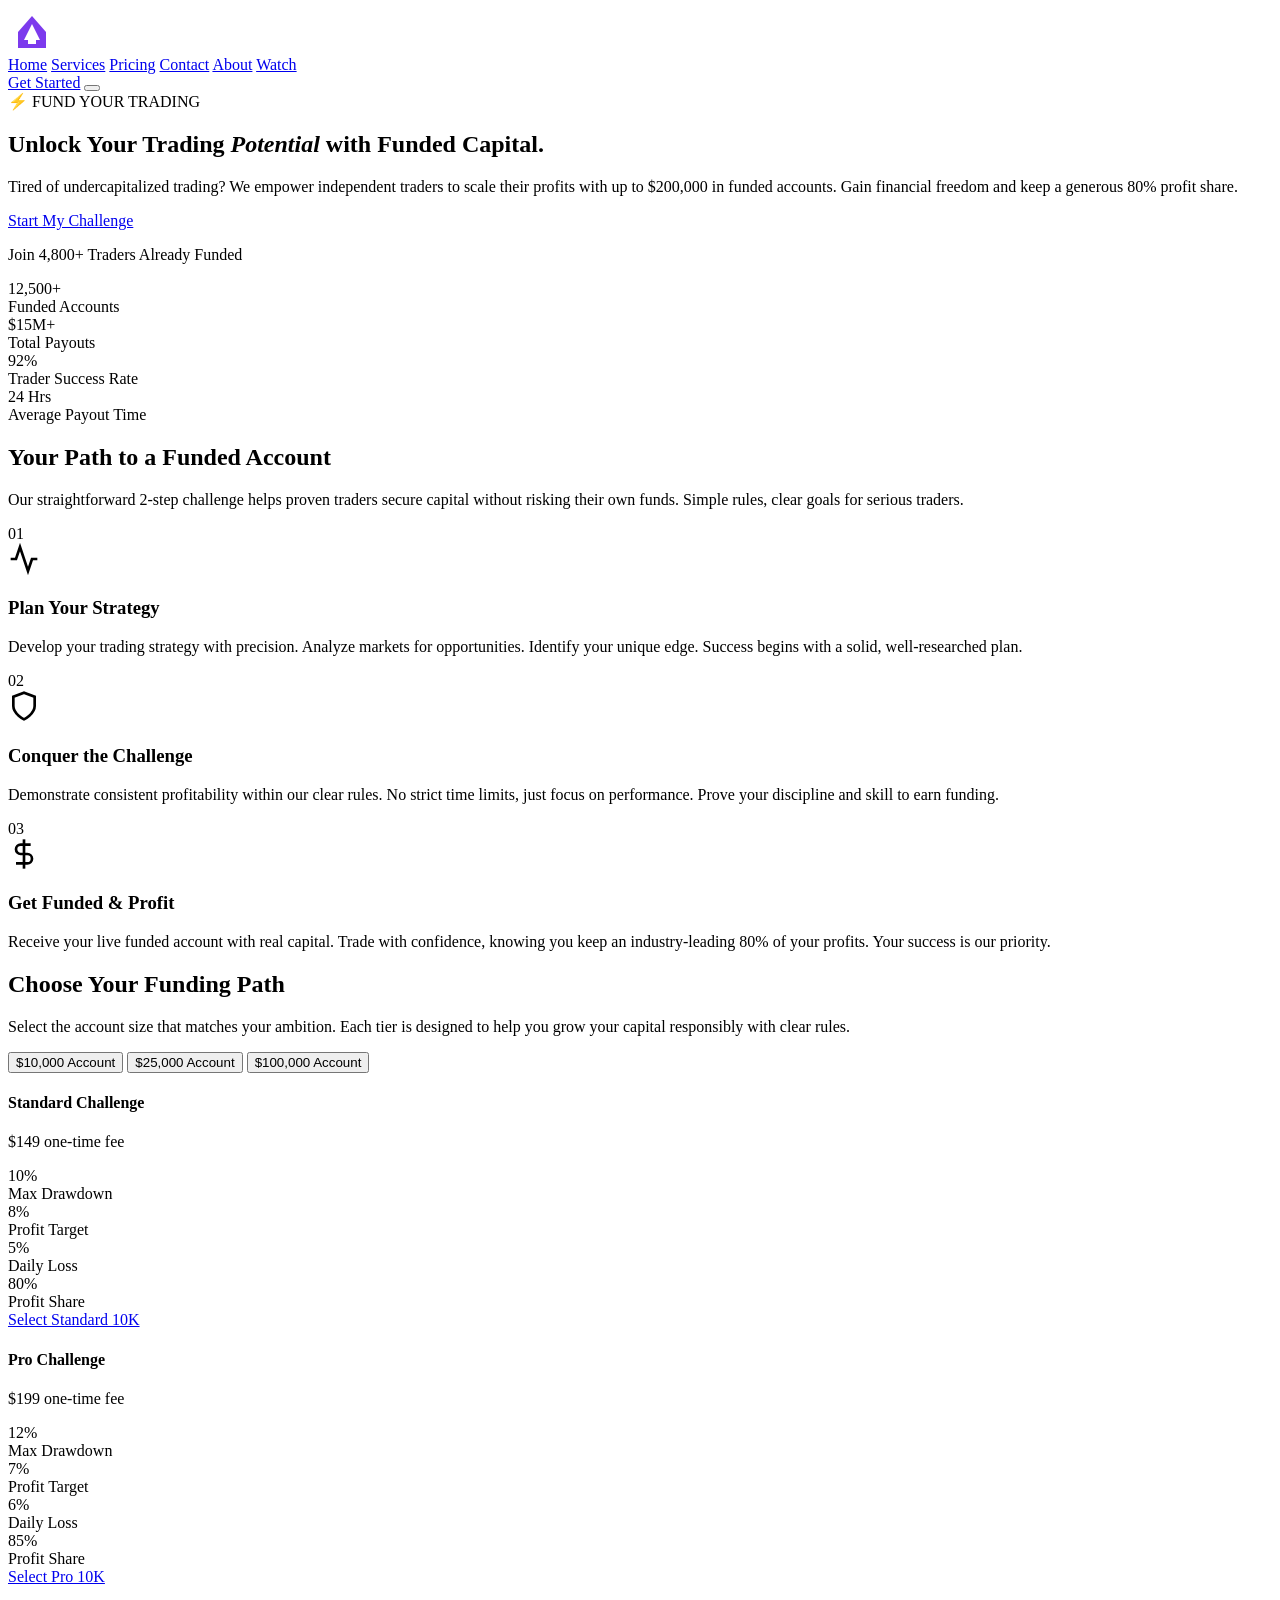
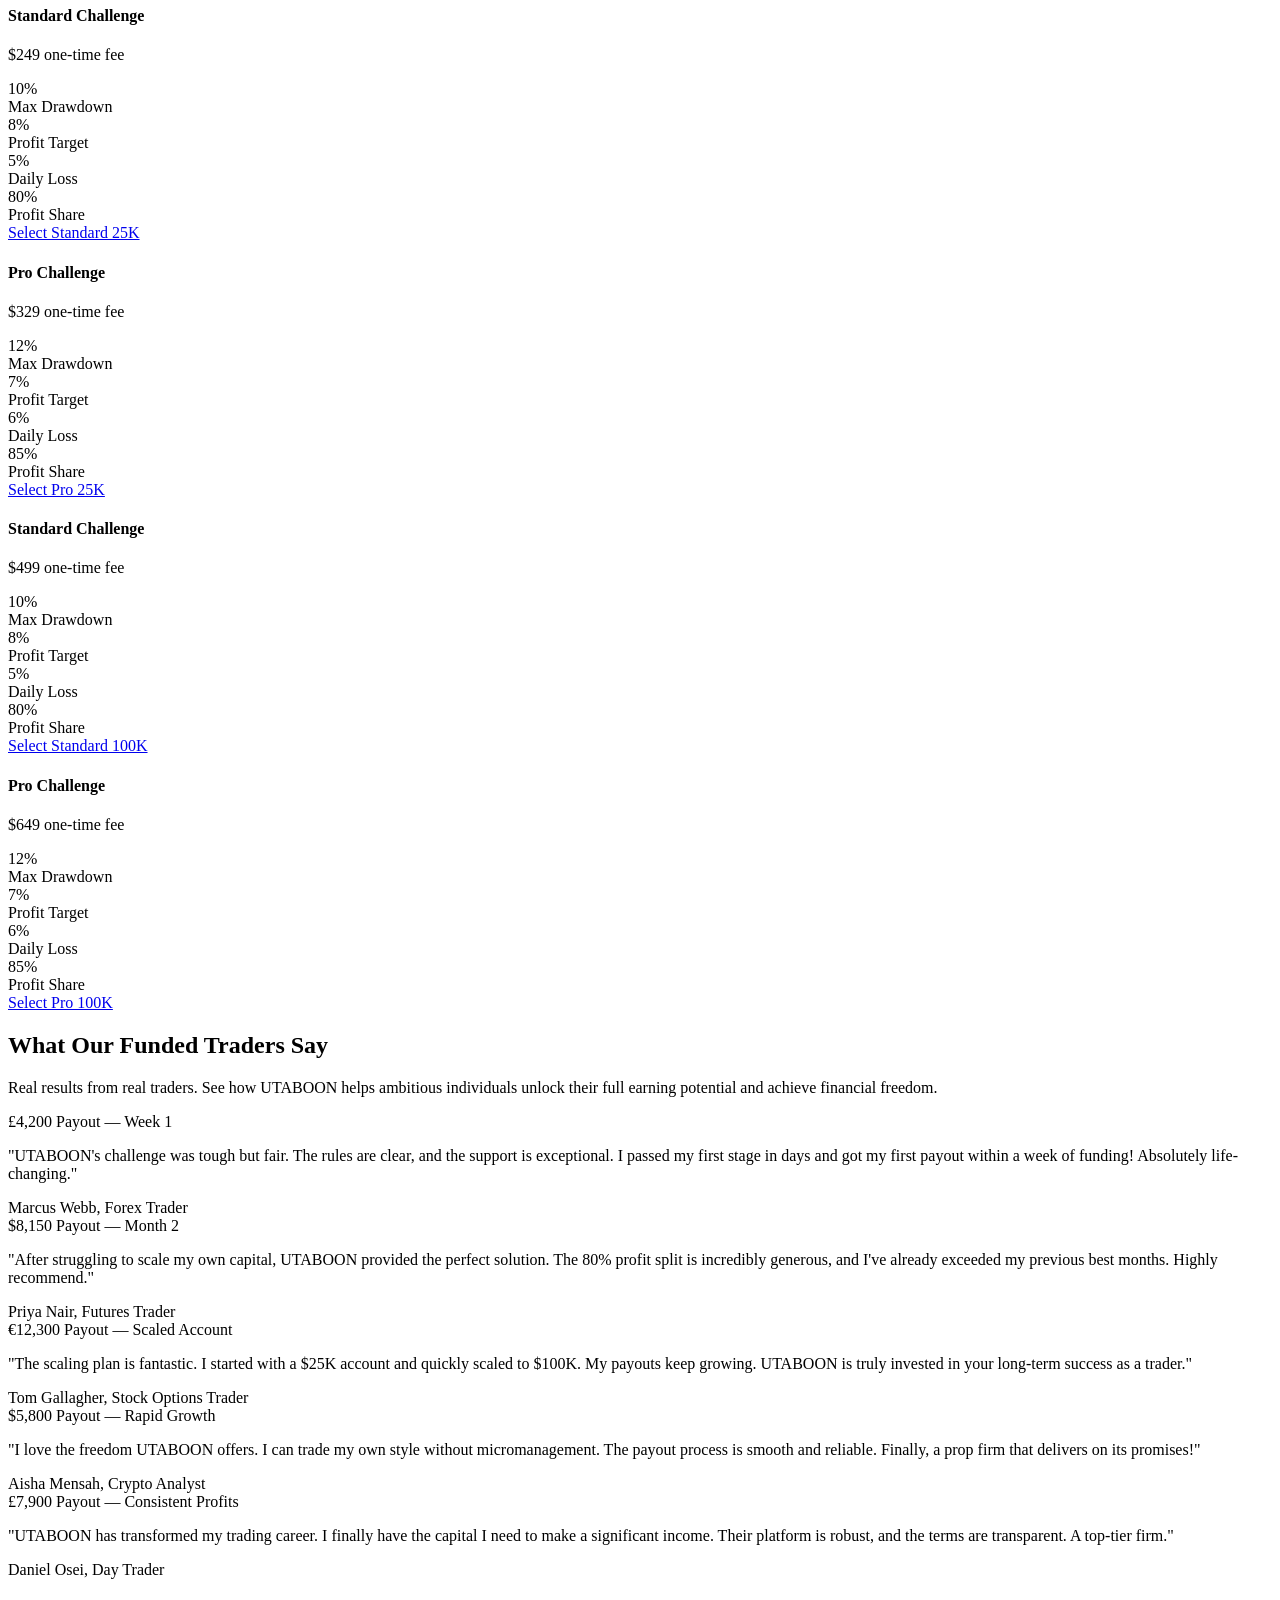
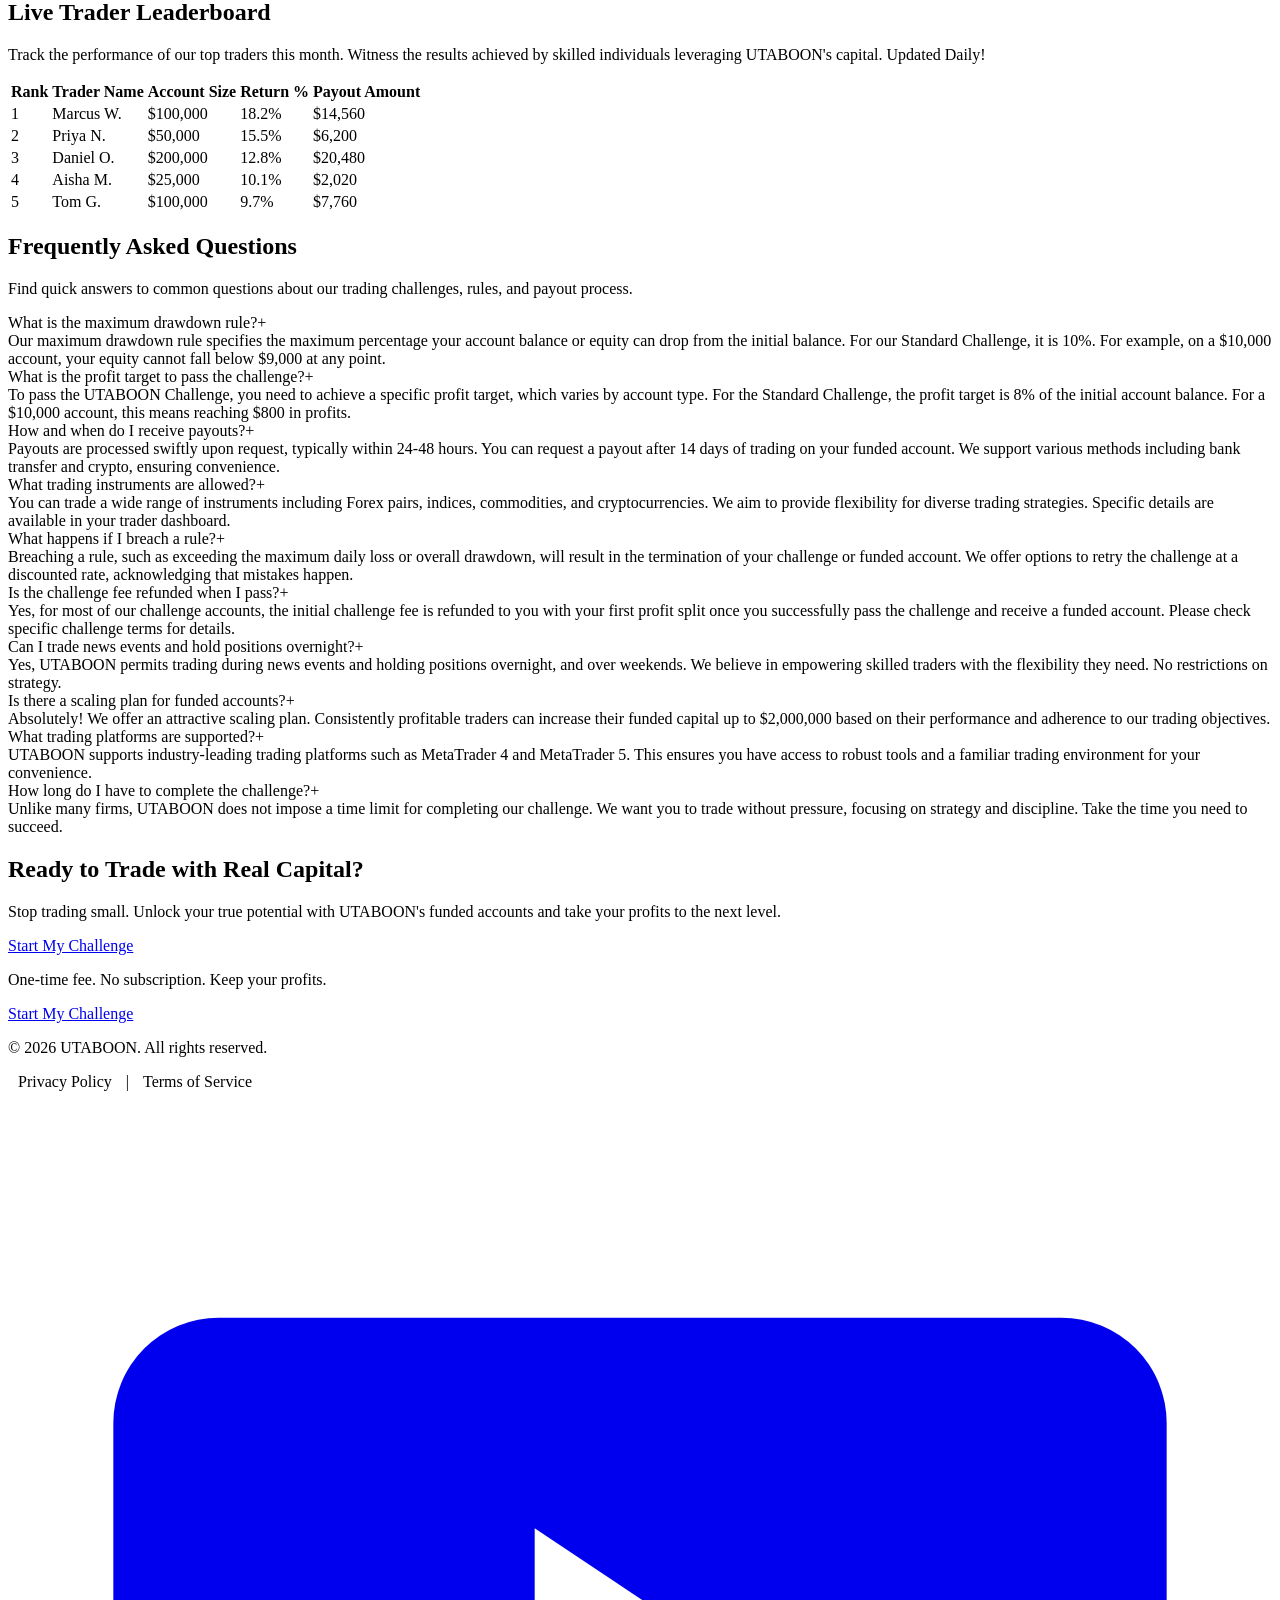
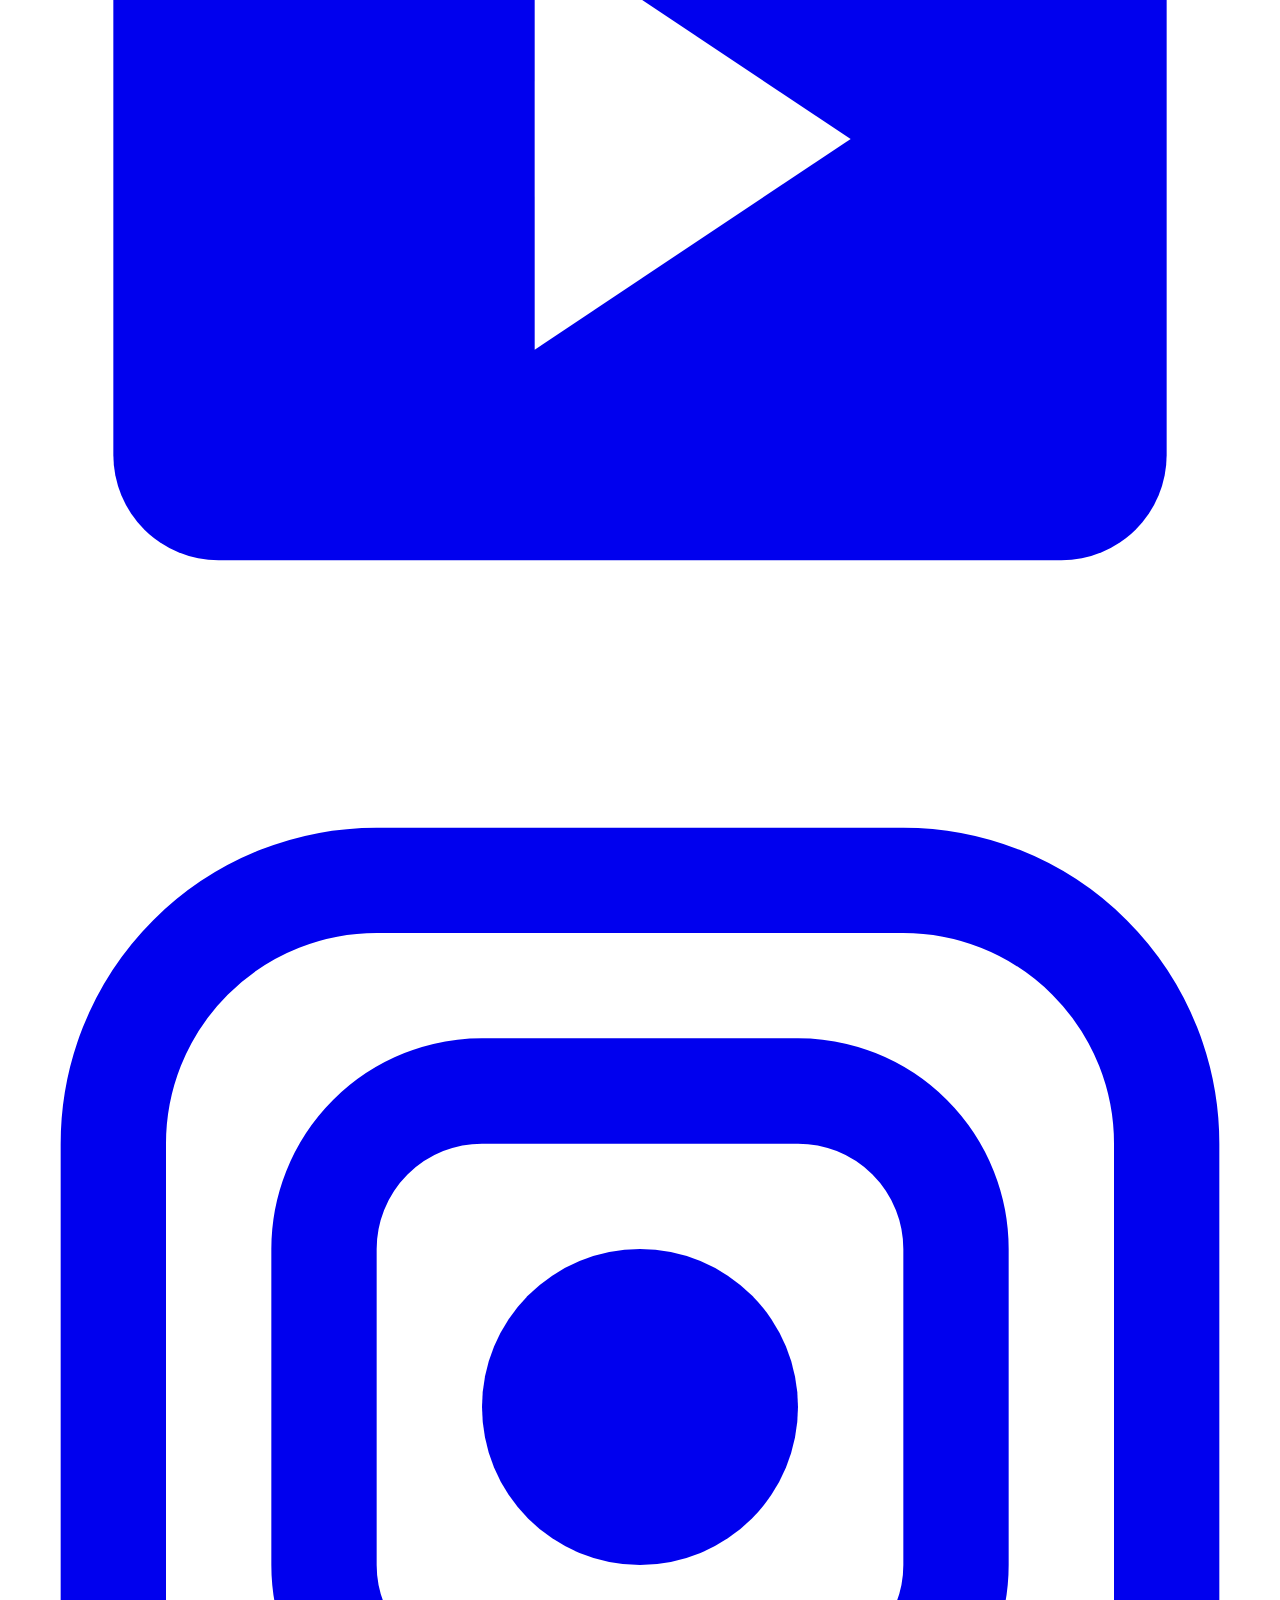
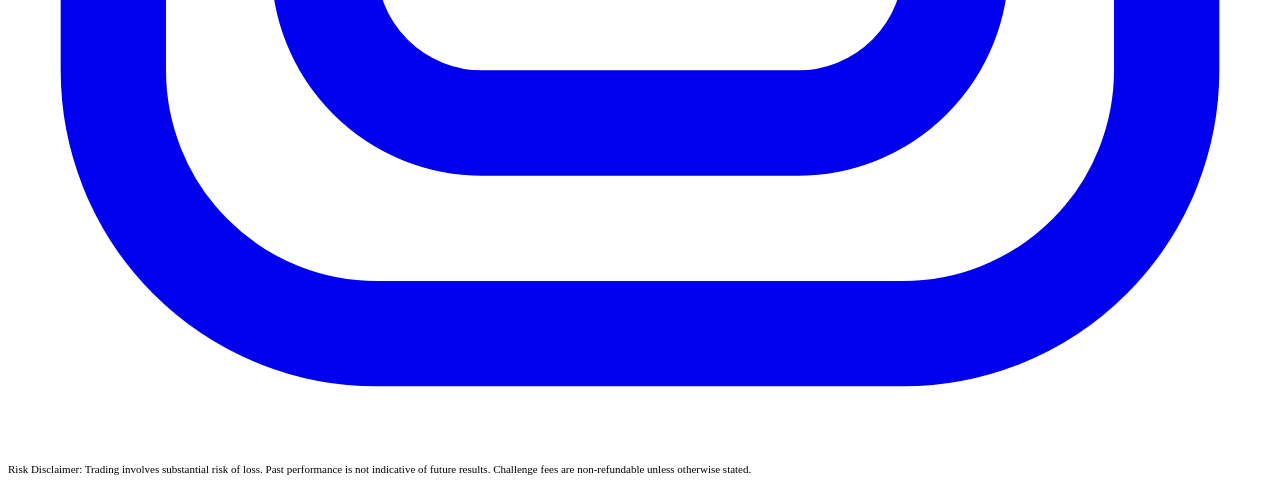
==== index.html @ 0d600448 "Deploy index.html via FounderOS" ====
<!DOCTYPE html>
<html lang="en">
<head>
<meta charset="UTF-8">
<meta name="viewport" content="width=device-width, initial-scale=1.0">
<title>UTABOON</title>
<meta name="description" content="I help 👤 Solo consumers (B2C) with 🛍️ E-commerce services through UTABOON. [Add your price, guarantee, and what makes you different]">
<meta property="og:title" content="UTABOON">
<meta property="og:description" content="I help 👤 Solo consumers (B2C) with 🛍️ E-commerce services through UTABOON. [Add your price, guarantee, and what makes you different]">
<meta property="og:type" content="website">
<meta name="twitter:title" content="UTABOON">
<meta name="twitter:description" content="I help 👤 Solo consumers (B2C) with 🛍️ E-commerce services through UTABOON. [Add your price, guarantee, and what makes you different]">
<meta name="twitter:card" content="summary_large_image">
<link rel="stylesheet" href="style.css">
</head>
<body>
<nav>
<a class="logo" href="index.html" style="display:flex;align-items:center;gap:10px;text-decoration:none;"><svg viewBox='0 0 48 48' width='48' height='48' xmlns='http://www.w3.org/2000/svg'>
  <path fill='#7C3AED' fill-rule='evenodd' d='M 24 8 L 38 24 L 38 40 L 10 40 L 10 24 Z M 24 16 L 16 32 L 20 32 L 20 36 L 28 36 L 28 32 L 32 32 Z'/>
</svg><span style="font-family:var(--font-display,serif);font-size:22px;color:var(--text,#fff);">UTABOON</span></a>
<div class="nav-links">
<a href="index.html">Home</a>
<a href="services.html">Services</a>
<a href="pricing.html">Pricing</a>
<a href="contact.html">Contact</a>
<a href="about.html">About</a>
<a href="vsl.html">Watch</a>
</div>
<a href="contact.html" class="nav-cta">Get Started</a>
<button class="hamburger" aria-label="Menu"><span></span><span></span><span></span></button>
</nav>
<!DOCTYPE html>
<html lang='en'>
<head>
    <meta charset='UTF-8'>
    <meta name='viewport' content='width=device-width, initial-scale=1.0'>
    <meta name='description' content='Get funded to trade with UTABOON. Pass our challenge, access up to $200K capital, and keep 80% of your profits. Transparent rules, fast payouts.'>
    <title>UTABOON - Get Funded to Trade, Keep 80% Profits</title>
    <link rel='stylesheet' href='style.css'>
</head>
<body>
    

    <main>
        <section id="hero">
            <div class="hero-badge">⚡️ FUND YOUR TRADING</div>
            <h1>Unlock Your Trading <em>Potential</em> with Funded Capital.</h1>
            <p>Tired of undercapitalized trading? We empower independent traders to scale their profits with up to $200,000 in funded accounts. Gain financial freedom and keep a generous 80% profit share.</p>
            <div class="hero-cta-group">
                <a href="contact.html" class="btn">Start My Challenge</a>
                <p class="trust-signal">Join 4,800+ Traders Already Funded</p>
            </div>
        </section>

        <div class="trust-bar">
            <div class="trust-bar-item">
                <div class="stat">12,500+</div>
                <div class="stat-label">Funded Accounts</div>
            </div>
            <div class="trust-bar-item">
                <div class="stat">$15M+</div>
                <div class="stat-label">Total Payouts</div>
            </div>
            <div class="trust-bar-item">
                <div class="stat">92%</div>
                <div class="stat-label">Trader Success Rate</div>
            </div>
            <div class="trust-bar-item">
                <div class="stat">24 Hrs</div>
                <div class="stat-label">Average Payout Time</div>
            </div>
        </div>

        <section id="how-it-works">
            <h2>Your Path to a Funded Account</h2>
            <p class="section-sub">Our straightforward 2-step challenge helps proven traders secure capital without risking their own funds. Simple rules, clear goals for serious traders.</p>
            <div class="how-it-works">
                <div class="step">
                    <div class="step-num">01</div>
                    <div class="step-icon"><svg viewBox='0 0 24 24' fill='none' stroke='currentColor' stroke-width='2' width='32' height='32'><polyline points='22 12 18 12 15 21 9 3 6 12 2 12'/></svg></div>
                    <h3>Plan Your Strategy</h3>
                    <p>Develop your trading strategy with precision. Analyze markets for opportunities. Identify your unique edge. Success begins with a solid, well-researched plan.</p>
                </div>
                <div class="step">
                    <div class="step-num">02</div>
                    <div class="step-icon"><svg viewBox='0 0 24 24' fill='none' stroke='currentColor' stroke-width='2' width='32' height='32'><path d='M12 22s8-4 8-10V5l-8-3-8 3v7c0 6 8 10 8 10z'/></svg></div>
                    <h3>Conquer the Challenge</h3>
                    <p>Demonstrate consistent profitability within our clear rules. No strict time limits, just focus on performance. Prove your discipline and skill to earn funding.</p>
                </div>
                <div class="step">
                    <div class="step-num">03</div>
                    <div class="step-icon"><svg viewBox='0 0 24 24' fill='none' stroke='currentColor' stroke-width='2' width='32' height='32'><line x1='12' y1='1' x2='12' y2='23'/><path d='M17 5H9.5a3.5 3.5 0 0 0 0 7h5a3.5 3.5 0 0 1 0 7H6'/></svg></div>
                    <h3>Get Funded &amp; Profit</h3>
                    <p>Receive your live funded account with real capital. Trade with confidence, knowing you keep an industry-leading 80% of your profits. Your success is our priority.</p>
                </div>
            </div>
        </section>

        <section id="account-tiers">
            <h2>Choose Your Funding Path</h2>
            <p class="section-sub">Select the account size that matches your ambition. Each tier is designed to help you grow your capital responsibly with clear rules.</p>
            <div class="picker">
                <div class="picker-tabs">
                    <button class="picker-tab active" data-tab="tab-10k">$10,000 Account</button>
                    <button class="picker-tab" data-tab="tab-25k">$25,000 Account</button>
                    <button class="picker-tab" data-tab="tab-100k">$100,000 Account</button>
                </div>
                <div id="tab-10k" class="picker-content active">
                    <div class="picker-card selected">
                        <h4>Standard Challenge</h4>
                        <p class="price">$149 <span class="price-note">one-time fee</span></p>
                        <div class="picker-stat-row">
                            <div class="picker-stat"><div class="val">10%</div><div class="lbl">Max Drawdown</div></div>
                            <div class="picker-stat"><div class="val">8%</div><div class="lbl">Profit Target</div></div>
                        </div>
                        <div class="picker-stat-row">
                            <div class="picker-stat"><div class="val">5%</div><div class="lbl">Daily Loss</div></div>
                            <div class="picker-stat"><div class="val">80%</div><div class="lbl">Profit Share</div></div>
                        </div>
                        <a href="contact.html" class="btn" style="width:100%;margin-top:20px;">Select Standard 10K</a>
                    </div>
                    <div class="picker-card">
                        <h4>Pro Challenge</h4>
                        <p class="price">$199 <span class="price-note">one-time fee</span></p>
                        <div class="picker-stat-row">
                            <div class="picker-stat"><div class="val">12%</div><div class="lbl">Max Drawdown</div></div>
                            <div class="picker-stat"><div class="val">7%</div><div class="lbl">Profit Target</div></div>
                        </div>
                        <div class="picker-stat-row">
                            <div class="picker-stat"><div class="val">6%</div><div class="lbl">Daily Loss</div></div>
                            <div class="picker-stat"><div class="val">85%</div><div class="lbl">Profit Share</div></div>
                        </div>
                        <a href="contact.html" class="btn" style="width:100%;margin-top:20px;">Select Pro 10K</a>
                    </div>
                </div>
                <div id="tab-25k" class="picker-content">
                    <div class="picker-card">
                        <h4>Standard Challenge</h4>
                        <p class="price">$249 <span class="price-note">one-time fee</span></p>
                        <div class="picker-stat-row">
                            <div class="picker-stat"><div class="val">10%</div><div class="lbl">Max Drawdown</div></div>
                            <div class="picker-stat"><div class="val">8%</div><div class="lbl">Profit Target</div></div>
                        </div>
                        <div class="picker-stat-row">
                            <div class="picker-stat"><div class="val">5%</div><div class="lbl">Daily Loss</div></div>
                            <div class="picker-stat"><div class="val">80%</div><div class="lbl">Profit Share</div></div>
                        </div>
                        <a href="contact.html" class="btn" style="width:100%;margin-top:20px;">Select Standard 25K</a>
                    </div>
                    <div class="picker-card">
                        <h4>Pro Challenge</h4>
                        <p class="price">$329 <span class="price-note">one-time fee</span></p>
                        <div class="picker-stat-row">
                            <div class="picker-stat"><div class="val">12%</div><div class="lbl">Max Drawdown</div></div>
                            <div class="picker-stat"><div class="val">7%</div><div class="lbl">Profit Target</div></div>
                        </div>
                        <div class="picker-stat-row">
                            <div class="picker-stat"><div class="val">6%</div><div class="lbl">Daily Loss</div></div>
                            <div class="picker-stat"><div class="val">85%</div><div class="lbl">Profit Share</div></div>
                        </div>
                        <a href="contact.html" class="btn" style="width:100%;margin-top:20px;">Select Pro 25K</a>
                    </div>
                </div>
                <div id="tab-100k" class="picker-content">
                    <div class="picker-card">
                        <h4>Standard Challenge</h4>
                        <p class="price">$499 <span class="price-note">one-time fee</span></p>
                        <div class="picker-stat-row">
                            <div class="picker-stat"><div class="val">10%</div><div class="lbl">Max Drawdown</div></div>
                            <div class="picker-stat"><div class="val">8%</div><div class="lbl">Profit Target</div></div>
                        </div>
                        <div class="picker-stat-row">
                            <div class="picker-stat"><div class="val">5%</div><div class="lbl">Daily Loss</div></div>
                            <div class="picker-stat"><div class="val">80%</div><div class="lbl">Profit Share</div></div>
                        </div>
                        <a href="contact.html" class="btn" style="width:100%;margin-top:20px;">Select Standard 100K</a>
                    </div>
                    <div class="picker-card">
                        <h4>Pro Challenge</h4>
                        <p class="price">$649 <span class="price-note">one-time fee</span></p>
                        <div class="picker-stat-row">
                            <div class="picker-stat"><div class="val">12%</div><div class="lbl">Max Drawdown</div></div>
                            <div class="picker-stat"><div class="val">7%</div><div class="lbl">Profit Target</div></div>
                        </div>
                        <div class="picker-stat-row">
                            <div class="picker-stat"><div class="val">6%</div><div class="lbl">Daily Loss</div></div>
                            <div class="picker-stat"><div class="val">85%</div><div class="lbl">Profit Share</div></div>
                        </div>
                        <a href="contact.html" class="btn" style="width:100%;margin-top:20px;">Select Pro 100K</a>
                    </div>
                </div>
            </div>
        </section>

        <section id="testimonials">
            <h2>What Our Funded Traders Say</h2>
            <p class="section-sub">Real results from real traders. See how UTABOON helps ambitious individuals unlock their full earning potential and achieve financial freedom.</p>
            <div class="testimonial-grid">
                <div class="testimonial-card">
                    <div class="result-badge">£4,200 Payout — Week 1</div>
                    <p>"UTABOON's challenge was tough but fair. The rules are clear, and the support is exceptional. I passed my first stage in days and got my first payout within a week of funding! Absolutely life-changing."</p>
                    <div class="author">Marcus Webb, Forex Trader</div>
                </div>
                <div class="testimonial-card">
                    <div class="result-badge">$8,150 Payout — Month 2</div>
                    <p>"After struggling to scale my own capital, UTABOON provided the perfect solution. The 80% profit split is incredibly generous, and I've already exceeded my previous best months. Highly recommend."</p>
                    <div class="author">Priya Nair, Futures Trader</div>
                </div>
                <div class="testimonial-card">
                    <div class="result-badge">€12,300 Payout — Scaled Account</div>
                    <p>"The scaling plan is fantastic. I started with a $25K account and quickly scaled to $100K. My payouts keep growing. UTABOON is truly invested in your long-term success as a trader."
                    </p>
                    <div class="author">Tom Gallagher, Stock Options Trader</div>
                </div>
                <div class="testimonial-card">
                    <div class="result-badge">$5,800 Payout — Rapid Growth</div>
                    <p>"I love the freedom UTABOON offers. I can trade my own style without micromanagement. The payout process is smooth and reliable. Finally, a prop firm that delivers on its promises!"</p>
                    <div class="author">Aisha Mensah, Crypto Analyst</div>
                </div>
                <div class="testimonial-card">
                    <div class="result-badge">£7,900 Payout — Consistent Profits</div>
                    <p>"UTABOON has transformed my trading career. I finally have the capital I need to make a significant income. Their platform is robust, and the terms are transparent. A top-tier firm."
                    </p>
                    <div class="author">Daniel Osei, Day Trader</div>
                </div>
            </div>
        </section>

        <section id="leaderboard">
            <h2>Live Trader Leaderboard</h2>
            <p class="section-sub">Track the performance of our top traders this month. Witness the results achieved by skilled individuals leveraging UTABOON's capital. Updated Daily!</p>
            <table class="leaderboard">
                <thead>
                    <tr>
                        <th>Rank</th>
                        <th>Trader Name</th>
                        <th>Account Size</th>
                        <th>Return %</th>
                        <th>Payout Amount</th>
                    </tr>
                </thead>
                <tbody>
                    <tr><td>1</td><td>Marcus W.</td><td>$100,000</td><td>18.2%</td><td>$14,560</td></tr>
                    <tr><td>2</td><td>Priya N.</td><td>$50,000</td><td>15.5%</td><td>$6,200</td></tr>
                    <tr><td>3</td><td>Daniel O.</td><td>$200,000</td><td>12.8%</td><td>$20,480</td></tr>
                    <tr><td>4</td><td>Aisha M.</td><td>$25,000</td><td>10.1%</td><td>$2,020</td></tr>
                    <tr><td>5</td><td>Tom G.</td><td>$100,000</td><td>9.7%</td><td>$7,760</td></tr>
                </tbody>
            </table>
        </section>

        <section id="faq">
            <h2>Frequently Asked Questions</h2>
            <p class="section-sub">Find quick answers to common questions about our trading challenges, rules, and payout process.</p>
            <div class="faq-item">
                <div class='faq-question'>What is the maximum drawdown rule?<span class='faq-chevron'>+</span></div>
                <div class='faq-answer'>Our maximum drawdown rule specifies the maximum percentage your account balance or equity can drop from the initial balance. For our Standard Challenge, it is 10%. For example, on a $10,000 account, your equity cannot fall below $9,000 at any point.</div>
            </div>
            <div class="faq-item">
                <div class='faq-question'>What is the profit target to pass the challenge?<span class='faq-chevron'>+</span></div>
                <div class='faq-answer'>To pass the UTABOON Challenge, you need to achieve a specific profit target, which varies by account type. For the Standard Challenge, the profit target is 8% of the initial account balance. For a $10,000 account, this means reaching $800 in profits.</div>
            </div>
            <div class="faq-item">
                <div class='faq-question'>How and when do I receive payouts?<span class='faq-chevron'>+</span></div>
                <div class='faq-answer'>Payouts are processed swiftly upon request, typically within 24-48 hours. You can request a payout after 14 days of trading on your funded account. We support various methods including bank transfer and crypto, ensuring convenience.</div>
            </div>
            <div class="faq-item">
                <div class='faq-question'>What trading instruments are allowed?<span class='faq-chevron'>+</span></div>
                <div class='faq-answer'>You can trade a wide range of instruments including Forex pairs, indices, commodities, and cryptocurrencies. We aim to provide flexibility for diverse trading strategies. Specific details are available in your trader dashboard.</div>
            </div>
            <div class="faq-item">
                <div class='faq-question'>What happens if I breach a rule?<span class='faq-chevron'>+</span></div>
                <div class='faq-answer'>Breaching a rule, such as exceeding the maximum daily loss or overall drawdown, will result in the termination of your challenge or funded account. We offer options to retry the challenge at a discounted rate, acknowledging that mistakes happen.</div>
            </div>
            <div class="faq-item">
                <div class='faq-question'>Is the challenge fee refunded when I pass?<span class='faq-chevron'>+</span></div>
                <div class='faq-answer'>Yes, for most of our challenge accounts, the initial challenge fee is refunded to you with your first profit split once you successfully pass the challenge and receive a funded account. Please check specific challenge terms for details.</div>
            </div>
            <div class="faq-item">
                <div class='faq-question'>Can I trade news events and hold positions overnight?<span class='faq-chevron'>+</span></div>
                <div class='faq-answer'>Yes, UTABOON permits trading during news events and holding positions overnight, and over weekends. We believe in empowering skilled traders with the flexibility they need. No restrictions on strategy.</div>
            </div>
            <div class="faq-item">
                <div class='faq-question'>Is there a scaling plan for funded accounts?<span class='faq-chevron'>+</span></div>
                <div class='faq-answer'>Absolutely! We offer an attractive scaling plan. Consistently profitable traders can increase their funded capital up to $2,000,000 based on their performance and adherence to our trading objectives.</div>
            </div>
            <div class="faq-item">
                <div class='faq-question'>What trading platforms are supported?<span class='faq-chevron'>+</span></div>
                <div class='faq-answer'>UTABOON supports industry-leading trading platforms such as MetaTrader 4 and MetaTrader 5. This ensures you have access to robust tools and a familiar trading environment for your convenience.</div>
            </div>
            <div class="faq-item">
                <div class='faq-question'>How long do I have to complete the challenge?<span class='faq-chevron'>+</span></div>
                <div class='faq-answer'>Unlike many firms, UTABOON does not impose a time limit for completing our challenge. We want you to trade without pressure, focusing on strategy and discipline. Take the time you need to succeed.</div>
            </div>
        </section>

        <section id="cta">
            <h2>Ready to Trade with Real Capital?</h2>
            <p class="section-sub">Stop trading small. Unlock your true potential with UTABOON's funded accounts and take your profits to the next level.</p>
            <a href="contact.html" class="btn">Start My Challenge</a>
            <p class="risk-reversal">One-time fee. No subscription. Keep your profits.</p>
        </section>
    </main>

    <div class="sticky-mobile-cta">
        <a href="contact.html" class="btn">Start My Challenge</a>
    </div>

    <footer>
        <p>&copy; 2026 UTABOON. All rights reserved.</p>
        <p>
            <a href="#privacy" style="color:var(--text-subtle); text-decoration:none; margin:0 10px;">Privacy Policy</a> |
            <a href="#terms" style="color:var(--text-subtle); text-decoration:none; margin:0 10px;">Terms of Service</a>
        </p>
        <div class="social-icons" style="justify-content:center; margin-top:15px;">
            <a href="https://youtube.com/@sidemen" target="_blank" aria-label="YouTube">
                <svg viewBox='0 0 24 24' fill='currentColor'><rect x='2' y='4' width='20' height='16' rx='2' fill='currentColor'/><polygon points='10,8 16,12 10,16' fill='white'/></svg>
            </a>
            <a href="https://instagram.com/dylanutaboon.sw" target="_blank" aria-label="Instagram">
                <svg viewBox='0 0 24 24' fill='currentColor'><rect x='2' y='2' width='20' height='20' rx='5' ry='5' fill='none' stroke='currentColor' stroke-width='2'/><rect x='6' y='6' width='12' height='12' rx='3' ry='3' fill='none' stroke='currentColor' stroke-width='2'/><circle cx='12' cy='12' r='3' fill='currentColor'/></svg>
            </a>
        </div>
        <p style="font-size:11px; color:var(--text-subtle); margin-top:20px;">
            Risk Disclaimer: Trading involves substantial risk of loss. Past performance is not indicative of future results. Challenge fees are non-refundable unless otherwise stated.
        </p>
    </footer>

    <script>
// FAQ accordion
document.querySelectorAll('.faq-item').forEach(function(item){
  item.addEventListener('click',function(){
    var answer=this.querySelector('.faq-answer');
    var chevron=this.querySelector('.faq-chevron');
    var isOpen=this.classList.contains('open');
    document.querySelectorAll('.faq-item').forEach(function(i){
      i.classList.remove('open');
      i.querySelector('.faq-answer').style.maxHeight='0';
      i.querySelector('.faq-chevron').textContent='+';
    });
    if(!isOpen){this.classList.add('open');answer.style.maxHeight=answer.scrollHeight+'px';chevron.textContent='\\u00d7';}
  });
});
// Nav scroll
window.addEventListener('scroll',function(){document.querySelector('nav').classList.toggle('scrolled',window.scrollY>50);});
// Hamburger menu
var ham=document.querySelector('.hamburger');var nl=document.querySelector('.nav-links');if(ham&&nl){ham.addEventListener('click',function(){nl.classList.toggle('open');});}
// Picker tabs
document.querySelectorAll('.picker-tab').forEach(function(tab){
  tab.addEventListener('click',function(){
    var target=this.dataset.tab;
    document.querySelectorAll('.picker-tab').forEach(function(t){t.classList.remove('active');});
    document.querySelectorAll('.picker-content').forEach(function(c){c.classList.remove('active');});
    this.classList.add('active');
    var el=document.getElementById(target);
    if(el){el.classList.add('active');}
  });
});
// Picker card select
document.querySelectorAll('.picker-card').forEach(function(card){
  card.addEventListener('click',function(){
    var parent=this.closest('.picker-content');
    if(parent){parent.querySelectorAll('.picker-card').forEach(function(c){c.classList.remove('selected');});}
    this.classList.add('selected');
  });
});
</script>
</body>
</html>
<script>document.querySelectorAll('.faq-item').forEach(function(item){item.addEventListener('click',function(){var answer=this.querySelector('.faq-answer');var chevron=this.querySelector('.faq-chevron');var isOpen=this.classList.contains('open');document.querySelectorAll('.faq-item').forEach(function(i){i.classList.remove('open');i.querySelector('.faq-answer').style.maxHeight='0';i.querySelector('.faq-chevron').textContent='+';});if(!isOpen){this.classList.add('open');answer.style.maxHeight='2000px';chevron.textContent='×';}});});window.addEventListener('scroll',function(){document.querySelector('nav').classList.toggle('scrolled',window.scrollY>50);});</script>
</body>
</html>
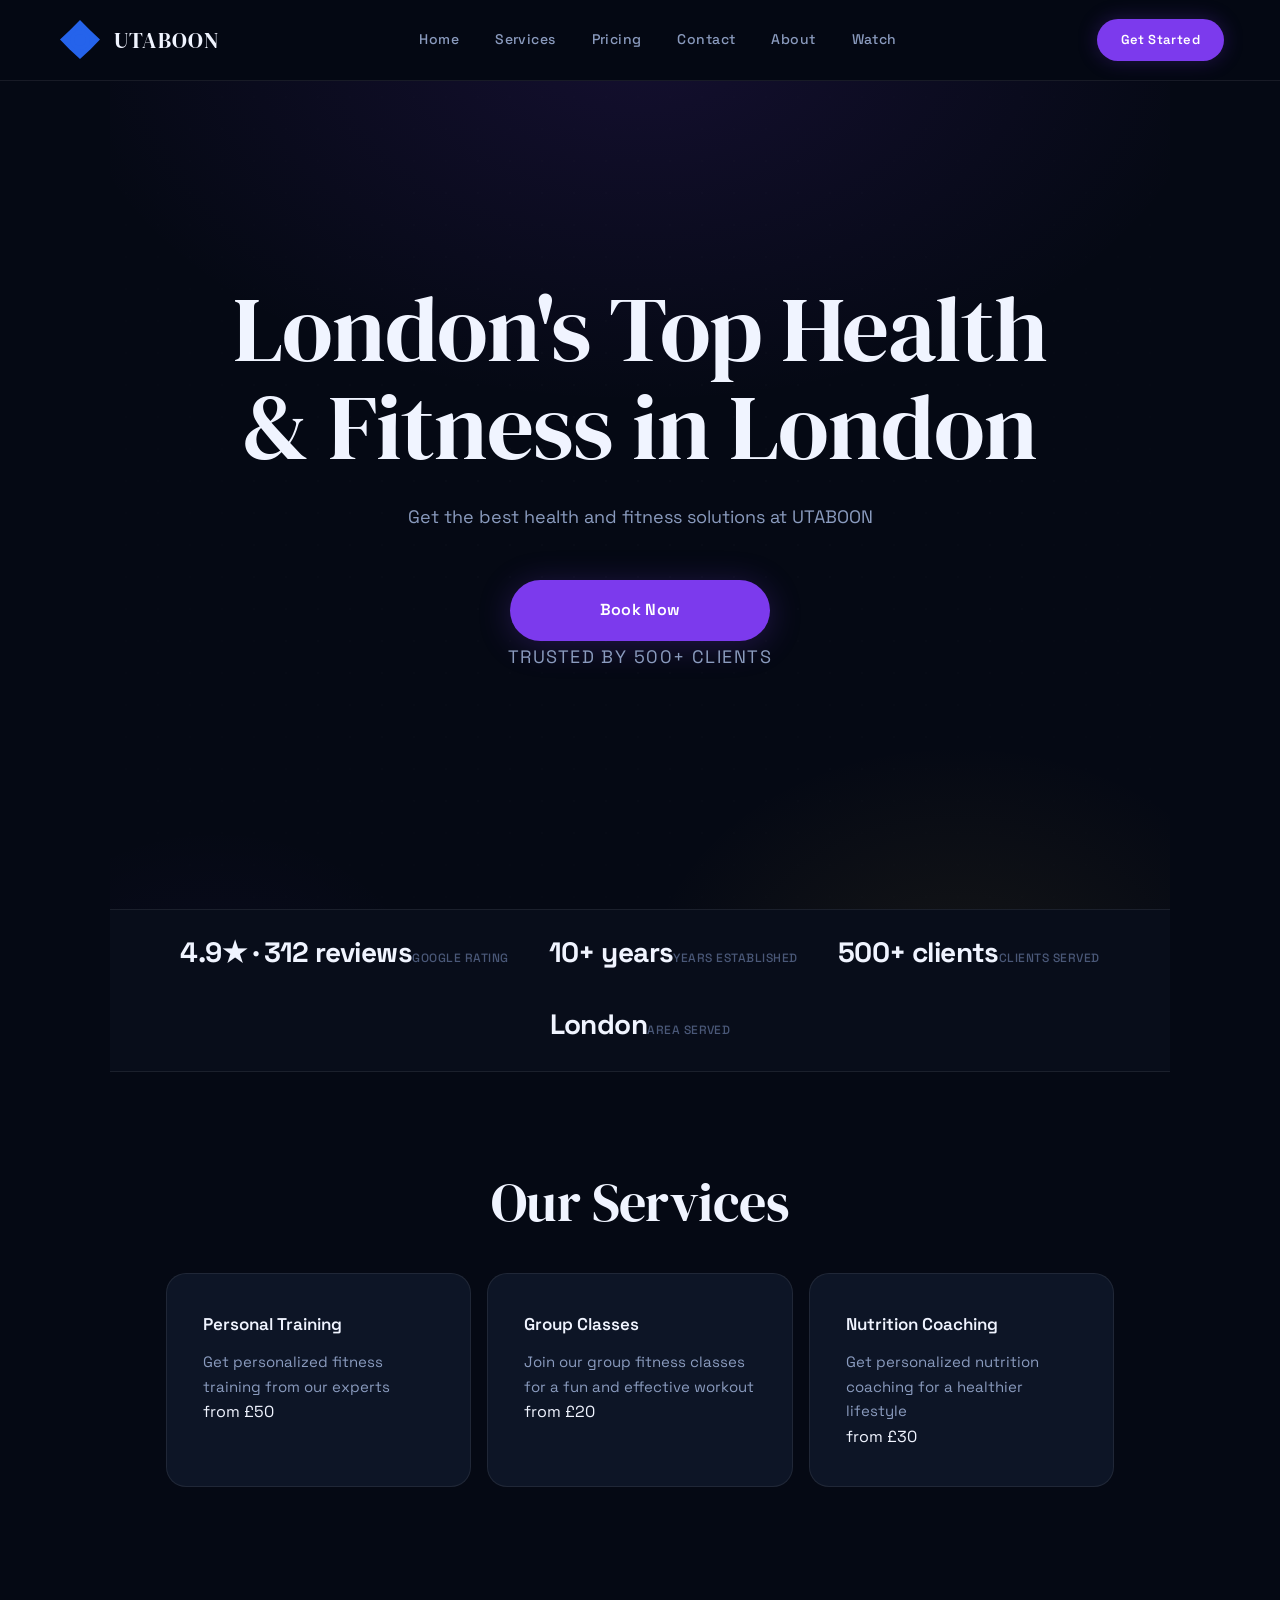
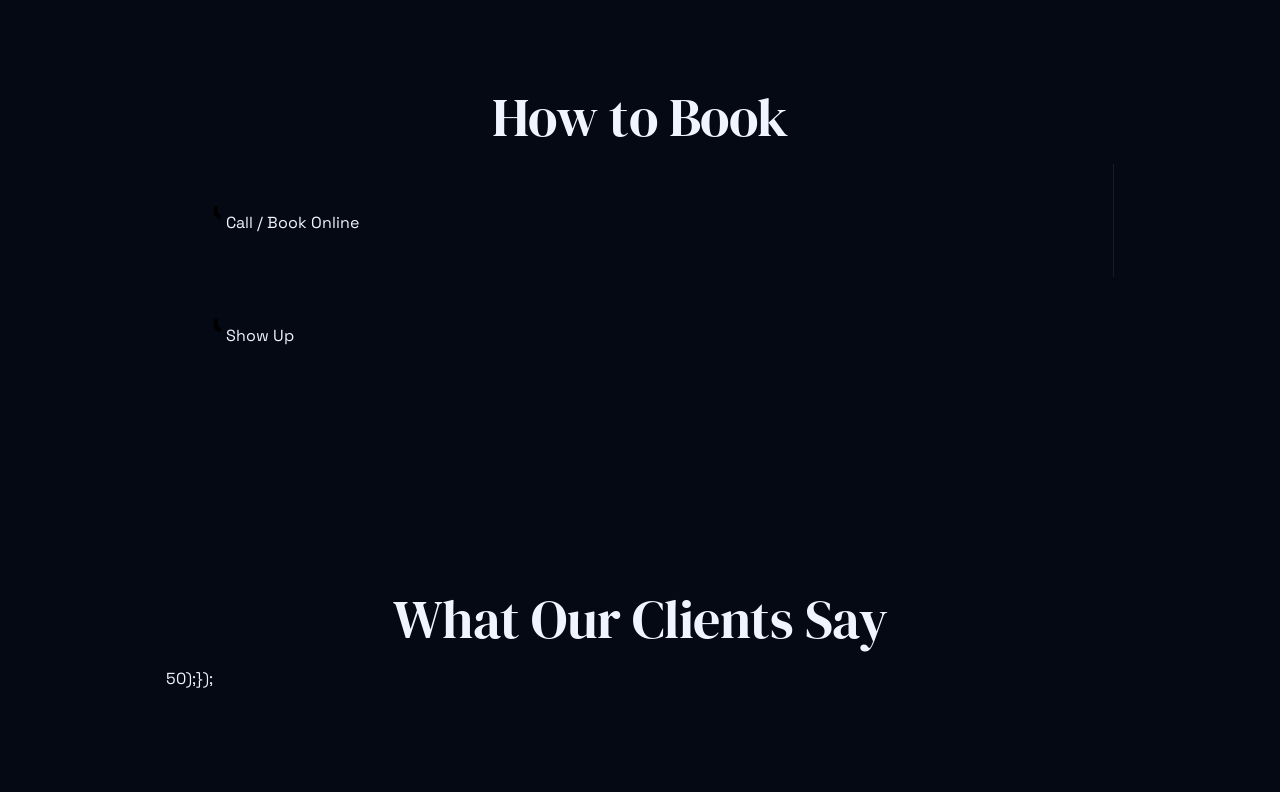
==== commit 7640fd19: "Deploy index.html via FounderOS" ====
--- a/index.html
+++ b/index.html
@@ -4,20 +4,18 @@
 <meta charset="UTF-8">
 <meta name="viewport" content="width=device-width, initial-scale=1.0">
 <title>UTABOON</title>
-<meta name="description" content="I help 👤 Solo consumers (B2C) with 🛍️ E-commerce services through UTABOON. [Add your price, guarantee, and what makes you different]">
+<meta name="description" content="We help 👤 Solo consumers (B2C) with 🏋️ Health & Fitness. [Describe what you offer, the price, and your guarantee.]">
 <meta property="og:title" content="UTABOON">
-<meta property="og:description" content="I help 👤 Solo consumers (B2C) with 🛍️ E-commerce services through UTABOON. [Add your price, guarantee, and what makes you different]">
+<meta property="og:description" content="We help 👤 Solo consumers (B2C) with 🏋️ Health & Fitness. [Describe what you offer, the price, and your guarantee.]">
 <meta property="og:type" content="website">
 <meta name="twitter:title" content="UTABOON">
-<meta name="twitter:description" content="I help 👤 Solo consumers (B2C) with 🛍️ E-commerce services through UTABOON. [Add your price, guarantee, and what makes you different]">
+<meta name="twitter:description" content="We help 👤 Solo consumers (B2C) with 🏋️ Health & Fitness. [Describe what you offer, the price, and your guarantee.]">
 <meta name="twitter:card" content="summary_large_image">
 <link rel="stylesheet" href="style.css">
 </head>
 <body>
 <nav>
-<a class="logo" href="index.html" style="display:flex;align-items:center;gap:10px;text-decoration:none;"><svg viewBox='0 0 48 48' width='48' height='48' xmlns='http://www.w3.org/2000/svg'>
-  <path fill='#7C3AED' fill-rule='evenodd' d='M 24 8 L 38 24 L 38 40 L 10 40 L 10 24 Z M 24 16 L 16 32 L 20 32 L 20 36 L 28 36 L 28 32 L 32 32 Z'/>
-</svg><span style="font-family:var(--font-display,serif);font-size:22px;color:var(--text,#fff);">UTABOON</span></a>
+<a class="logo" href="index.html" style="display:flex;align-items:center;gap:10px;text-decoration:none;"><svg viewBox='0 0 48 48' width='48' height='48'><path d='M24 4L14.59 13.41 4 23.59 13.41 33.18 24 43 34.59 33.18 44 23.59 33.41 13.41 24 4Z' fill='#2563EB'/><circle cx='24' cy='24' r='8' fill='none' stroke='#2563EB' stroke-width='4'/></svg><span style="font-family:var(--font-display,serif);font-size:22px;color:var(--text,#fff);">UTABOON</span></a>
 <div class="nav-links">
 <a href="index.html">Home</a>
 <a href="services.html">Services</a>
@@ -29,343 +27,7 @@
 <a href="contact.html" class="nav-cta">Get Started</a>
 <button class="hamburger" aria-label="Menu"><span></span><span></span><span></span></button>
 </nav>
-<!DOCTYPE html>
-<html lang='en'>
-<head>
-    <meta charset='UTF-8'>
-    <meta name='viewport' content='width=device-width, initial-scale=1.0'>
-    <meta name='description' content='Get funded to trade with UTABOON. Pass our challenge, access up to $200K capital, and keep 80% of your profits. Transparent rules, fast payouts.'>
-    <title>UTABOON - Get Funded to Trade, Keep 80% Profits</title>
-    <link rel='stylesheet' href='style.css'>
-</head>
-<body>
-    
-
-    <main>
-        <section id="hero">
-            <div class="hero-badge">⚡️ FUND YOUR TRADING</div>
-            <h1>Unlock Your Trading <em>Potential</em> with Funded Capital.</h1>
-            <p>Tired of undercapitalized trading? We empower independent traders to scale their profits with up to $200,000 in funded accounts. Gain financial freedom and keep a generous 80% profit share.</p>
-            <div class="hero-cta-group">
-                <a href="contact.html" class="btn">Start My Challenge</a>
-                <p class="trust-signal">Join 4,800+ Traders Already Funded</p>
-            </div>
-        </section>
-
-        <div class="trust-bar">
-            <div class="trust-bar-item">
-                <div class="stat">12,500+</div>
-                <div class="stat-label">Funded Accounts</div>
-            </div>
-            <div class="trust-bar-item">
-                <div class="stat">$15M+</div>
-                <div class="stat-label">Total Payouts</div>
-            </div>
-            <div class="trust-bar-item">
-                <div class="stat">92%</div>
-                <div class="stat-label">Trader Success Rate</div>
-            </div>
-            <div class="trust-bar-item">
-                <div class="stat">24 Hrs</div>
-                <div class="stat-label">Average Payout Time</div>
-            </div>
-        </div>
-
-        <section id="how-it-works">
-            <h2>Your Path to a Funded Account</h2>
-            <p class="section-sub">Our straightforward 2-step challenge helps proven traders secure capital without risking their own funds. Simple rules, clear goals for serious traders.</p>
-            <div class="how-it-works">
-                <div class="step">
-                    <div class="step-num">01</div>
-                    <div class="step-icon"><svg viewBox='0 0 24 24' fill='none' stroke='currentColor' stroke-width='2' width='32' height='32'><polyline points='22 12 18 12 15 21 9 3 6 12 2 12'/></svg></div>
-                    <h3>Plan Your Strategy</h3>
-                    <p>Develop your trading strategy with precision. Analyze markets for opportunities. Identify your unique edge. Success begins with a solid, well-researched plan.</p>
-                </div>
-                <div class="step">
-                    <div class="step-num">02</div>
-                    <div class="step-icon"><svg viewBox='0 0 24 24' fill='none' stroke='currentColor' stroke-width='2' width='32' height='32'><path d='M12 22s8-4 8-10V5l-8-3-8 3v7c0 6 8 10 8 10z'/></svg></div>
-                    <h3>Conquer the Challenge</h3>
-                    <p>Demonstrate consistent profitability within our clear rules. No strict time limits, just focus on performance. Prove your discipline and skill to earn funding.</p>
-                </div>
-                <div class="step">
-                    <div class="step-num">03</div>
-                    <div class="step-icon"><svg viewBox='0 0 24 24' fill='none' stroke='currentColor' stroke-width='2' width='32' height='32'><line x1='12' y1='1' x2='12' y2='23'/><path d='M17 5H9.5a3.5 3.5 0 0 0 0 7h5a3.5 3.5 0 0 1 0 7H6'/></svg></div>
-                    <h3>Get Funded &amp; Profit</h3>
-                    <p>Receive your live funded account with real capital. Trade with confidence, knowing you keep an industry-leading 80% of your profits. Your success is our priority.</p>
-                </div>
-            </div>
-        </section>
-
-        <section id="account-tiers">
-            <h2>Choose Your Funding Path</h2>
-            <p class="section-sub">Select the account size that matches your ambition. Each tier is designed to help you grow your capital responsibly with clear rules.</p>
-            <div class="picker">
-                <div class="picker-tabs">
-                    <button class="picker-tab active" data-tab="tab-10k">$10,000 Account</button>
-                    <button class="picker-tab" data-tab="tab-25k">$25,000 Account</button>
-                    <button class="picker-tab" data-tab="tab-100k">$100,000 Account</button>
-                </div>
-                <div id="tab-10k" class="picker-content active">
-                    <div class="picker-card selected">
-                        <h4>Standard Challenge</h4>
-                        <p class="price">$149 <span class="price-note">one-time fee</span></p>
-                        <div class="picker-stat-row">
-                            <div class="picker-stat"><div class="val">10%</div><div class="lbl">Max Drawdown</div></div>
-                            <div class="picker-stat"><div class="val">8%</div><div class="lbl">Profit Target</div></div>
-                        </div>
-                        <div class="picker-stat-row">
-                            <div class="picker-stat"><div class="val">5%</div><div class="lbl">Daily Loss</div></div>
-                            <div class="picker-stat"><div class="val">80%</div><div class="lbl">Profit Share</div></div>
-                        </div>
-                        <a href="contact.html" class="btn" style="width:100%;margin-top:20px;">Select Standard 10K</a>
-                    </div>
-                    <div class="picker-card">
-                        <h4>Pro Challenge</h4>
-                        <p class="price">$199 <span class="price-note">one-time fee</span></p>
-                        <div class="picker-stat-row">
-                            <div class="picker-stat"><div class="val">12%</div><div class="lbl">Max Drawdown</div></div>
-                            <div class="picker-stat"><div class="val">7%</div><div class="lbl">Profit Target</div></div>
-                        </div>
-                        <div class="picker-stat-row">
-                            <div class="picker-stat"><div class="val">6%</div><div class="lbl">Daily Loss</div></div>
-                            <div class="picker-stat"><div class="val">85%</div><div class="lbl">Profit Share</div></div>
-                        </div>
-                        <a href="contact.html" class="btn" style="width:100%;margin-top:20px;">Select Pro 10K</a>
-                    </div>
-                </div>
-                <div id="tab-25k" class="picker-content">
-                    <div class="picker-card">
-                        <h4>Standard Challenge</h4>
-                        <p class="price">$249 <span class="price-note">one-time fee</span></p>
-                        <div class="picker-stat-row">
-                            <div class="picker-stat"><div class="val">10%</div><div class="lbl">Max Drawdown</div></div>
-                            <div class="picker-stat"><div class="val">8%</div><div class="lbl">Profit Target</div></div>
-                        </div>
-                        <div class="picker-stat-row">
-                            <div class="picker-stat"><div class="val">5%</div><div class="lbl">Daily Loss</div></div>
-                            <div class="picker-stat"><div class="val">80%</div><div class="lbl">Profit Share</div></div>
-                        </div>
-                        <a href="contact.html" class="btn" style="width:100%;margin-top:20px;">Select Standard 25K</a>
-                    </div>
-                    <div class="picker-card">
-                        <h4>Pro Challenge</h4>
-                        <p class="price">$329 <span class="price-note">one-time fee</span></p>
-                        <div class="picker-stat-row">
-                            <div class="picker-stat"><div class="val">12%</div><div class="lbl">Max Drawdown</div></div>
-                            <div class="picker-stat"><div class="val">7%</div><div class="lbl">Profit Target</div></div>
-                        </div>
-                        <div class="picker-stat-row">
-                            <div class="picker-stat"><div class="val">6%</div><div class="lbl">Daily Loss</div></div>
-                            <div class="picker-stat"><div class="val">85%</div><div class="lbl">Profit Share</div></div>
-                        </div>
-                        <a href="contact.html" class="btn" style="width:100%;margin-top:20px;">Select Pro 25K</a>
-                    </div>
-                </div>
-                <div id="tab-100k" class="picker-content">
-                    <div class="picker-card">
-                        <h4>Standard Challenge</h4>
-                        <p class="price">$499 <span class="price-note">one-time fee</span></p>
-                        <div class="picker-stat-row">
-                            <div class="picker-stat"><div class="val">10%</div><div class="lbl">Max Drawdown</div></div>
-                            <div class="picker-stat"><div class="val">8%</div><div class="lbl">Profit Target</div></div>
-                        </div>
-                        <div class="picker-stat-row">
-                            <div class="picker-stat"><div class="val">5%</div><div class="lbl">Daily Loss</div></div>
-                            <div class="picker-stat"><div class="val">80%</div><div class="lbl">Profit Share</div></div>
-                        </div>
-                        <a href="contact.html" class="btn" style="width:100%;margin-top:20px;">Select Standard 100K</a>
-                    </div>
-                    <div class="picker-card">
-                        <h4>Pro Challenge</h4>
-                        <p class="price">$649 <span class="price-note">one-time fee</span></p>
-                        <div class="picker-stat-row">
-                            <div class="picker-stat"><div class="val">12%</div><div class="lbl">Max Drawdown</div></div>
-                            <div class="picker-stat"><div class="val">7%</div><div class="lbl">Profit Target</div></div>
-                        </div>
-                        <div class="picker-stat-row">
-                            <div class="picker-stat"><div class="val">6%</div><div class="lbl">Daily Loss</div></div>
-                            <div class="picker-stat"><div class="val">85%</div><div class="lbl">Profit Share</div></div>
-                        </div>
-                        <a href="contact.html" class="btn" style="width:100%;margin-top:20px;">Select Pro 100K</a>
-                    </div>
-                </div>
-            </div>
-        </section>
-
-        <section id="testimonials">
-            <h2>What Our Funded Traders Say</h2>
-            <p class="section-sub">Real results from real traders. See how UTABOON helps ambitious individuals unlock their full earning potential and achieve financial freedom.</p>
-            <div class="testimonial-grid">
-                <div class="testimonial-card">
-                    <div class="result-badge">£4,200 Payout — Week 1</div>
-                    <p>"UTABOON's challenge was tough but fair. The rules are clear, and the support is exceptional. I passed my first stage in days and got my first payout within a week of funding! Absolutely life-changing."</p>
-                    <div class="author">Marcus Webb, Forex Trader</div>
-                </div>
-                <div class="testimonial-card">
-                    <div class="result-badge">$8,150 Payout — Month 2</div>
-                    <p>"After struggling to scale my own capital, UTABOON provided the perfect solution. The 80% profit split is incredibly generous, and I've already exceeded my previous best months. Highly recommend."</p>
-                    <div class="author">Priya Nair, Futures Trader</div>
-                </div>
-                <div class="testimonial-card">
-                    <div class="result-badge">€12,300 Payout — Scaled Account</div>
-                    <p>"The scaling plan is fantastic. I started with a $25K account and quickly scaled to $100K. My payouts keep growing. UTABOON is truly invested in your long-term success as a trader."
-                    </p>
-                    <div class="author">Tom Gallagher, Stock Options Trader</div>
-                </div>
-                <div class="testimonial-card">
-                    <div class="result-badge">$5,800 Payout — Rapid Growth</div>
-                    <p>"I love the freedom UTABOON offers. I can trade my own style without micromanagement. The payout process is smooth and reliable. Finally, a prop firm that delivers on its promises!"</p>
-                    <div class="author">Aisha Mensah, Crypto Analyst</div>
-                </div>
-                <div class="testimonial-card">
-                    <div class="result-badge">£7,900 Payout — Consistent Profits</div>
-                    <p>"UTABOON has transformed my trading career. I finally have the capital I need to make a significant income. Their platform is robust, and the terms are transparent. A top-tier firm."
-                    </p>
-                    <div class="author">Daniel Osei, Day Trader</div>
-                </div>
-            </div>
-        </section>
-
-        <section id="leaderboard">
-            <h2>Live Trader Leaderboard</h2>
-            <p class="section-sub">Track the performance of our top traders this month. Witness the results achieved by skilled individuals leveraging UTABOON's capital. Updated Daily!</p>
-            <table class="leaderboard">
-                <thead>
-                    <tr>
-                        <th>Rank</th>
-                        <th>Trader Name</th>
-                        <th>Account Size</th>
-                        <th>Return %</th>
-                        <th>Payout Amount</th>
-                    </tr>
-                </thead>
-                <tbody>
-                    <tr><td>1</td><td>Marcus W.</td><td>$100,000</td><td>18.2%</td><td>$14,560</td></tr>
-                    <tr><td>2</td><td>Priya N.</td><td>$50,000</td><td>15.5%</td><td>$6,200</td></tr>
-                    <tr><td>3</td><td>Daniel O.</td><td>$200,000</td><td>12.8%</td><td>$20,480</td></tr>
-                    <tr><td>4</td><td>Aisha M.</td><td>$25,000</td><td>10.1%</td><td>$2,020</td></tr>
-                    <tr><td>5</td><td>Tom G.</td><td>$100,000</td><td>9.7%</td><td>$7,760</td></tr>
-                </tbody>
-            </table>
-        </section>
-
-        <section id="faq">
-            <h2>Frequently Asked Questions</h2>
-            <p class="section-sub">Find quick answers to common questions about our trading challenges, rules, and payout process.</p>
-            <div class="faq-item">
-                <div class='faq-question'>What is the maximum drawdown rule?<span class='faq-chevron'>+</span></div>
-                <div class='faq-answer'>Our maximum drawdown rule specifies the maximum percentage your account balance or equity can drop from the initial balance. For our Standard Challenge, it is 10%. For example, on a $10,000 account, your equity cannot fall below $9,000 at any point.</div>
-            </div>
-            <div class="faq-item">
-                <div class='faq-question'>What is the profit target to pass the challenge?<span class='faq-chevron'>+</span></div>
-                <div class='faq-answer'>To pass the UTABOON Challenge, you need to achieve a specific profit target, which varies by account type. For the Standard Challenge, the profit target is 8% of the initial account balance. For a $10,000 account, this means reaching $800 in profits.</div>
-            </div>
-            <div class="faq-item">
-                <div class='faq-question'>How and when do I receive payouts?<span class='faq-chevron'>+</span></div>
-                <div class='faq-answer'>Payouts are processed swiftly upon request, typically within 24-48 hours. You can request a payout after 14 days of trading on your funded account. We support various methods including bank transfer and crypto, ensuring convenience.</div>
-            </div>
-            <div class="faq-item">
-                <div class='faq-question'>What trading instruments are allowed?<span class='faq-chevron'>+</span></div>
-                <div class='faq-answer'>You can trade a wide range of instruments including Forex pairs, indices, commodities, and cryptocurrencies. We aim to provide flexibility for diverse trading strategies. Specific details are available in your trader dashboard.</div>
-            </div>
-            <div class="faq-item">
-                <div class='faq-question'>What happens if I breach a rule?<span class='faq-chevron'>+</span></div>
-                <div class='faq-answer'>Breaching a rule, such as exceeding the maximum daily loss or overall drawdown, will result in the termination of your challenge or funded account. We offer options to retry the challenge at a discounted rate, acknowledging that mistakes happen.</div>
-            </div>
-            <div class="faq-item">
-                <div class='faq-question'>Is the challenge fee refunded when I pass?<span class='faq-chevron'>+</span></div>
-                <div class='faq-answer'>Yes, for most of our challenge accounts, the initial challenge fee is refunded to you with your first profit split once you successfully pass the challenge and receive a funded account. Please check specific challenge terms for details.</div>
-            </div>
-            <div class="faq-item">
-                <div class='faq-question'>Can I trade news events and hold positions overnight?<span class='faq-chevron'>+</span></div>
-                <div class='faq-answer'>Yes, UTABOON permits trading during news events and holding positions overnight, and over weekends. We believe in empowering skilled traders with the flexibility they need. No restrictions on strategy.</div>
-            </div>
-            <div class="faq-item">
-                <div class='faq-question'>Is there a scaling plan for funded accounts?<span class='faq-chevron'>+</span></div>
-                <div class='faq-answer'>Absolutely! We offer an attractive scaling plan. Consistently profitable traders can increase their funded capital up to $2,000,000 based on their performance and adherence to our trading objectives.</div>
-            </div>
-            <div class="faq-item">
-                <div class='faq-question'>What trading platforms are supported?<span class='faq-chevron'>+</span></div>
-                <div class='faq-answer'>UTABOON supports industry-leading trading platforms such as MetaTrader 4 and MetaTrader 5. This ensures you have access to robust tools and a familiar trading environment for your convenience.</div>
-            </div>
-            <div class="faq-item">
-                <div class='faq-question'>How long do I have to complete the challenge?<span class='faq-chevron'>+</span></div>
-                <div class='faq-answer'>Unlike many firms, UTABOON does not impose a time limit for completing our challenge. We want you to trade without pressure, focusing on strategy and discipline. Take the time you need to succeed.</div>
-            </div>
-        </section>
-
-        <section id="cta">
-            <h2>Ready to Trade with Real Capital?</h2>
-            <p class="section-sub">Stop trading small. Unlock your true potential with UTABOON's funded accounts and take your profits to the next level.</p>
-            <a href="contact.html" class="btn">Start My Challenge</a>
-            <p class="risk-reversal">One-time fee. No subscription. Keep your profits.</p>
-        </section>
-    </main>
-
-    <div class="sticky-mobile-cta">
-        <a href="contact.html" class="btn">Start My Challenge</a>
-    </div>
-
-    <footer>
-        <p>&copy; 2026 UTABOON. All rights reserved.</p>
-        <p>
-            <a href="#privacy" style="color:var(--text-subtle); text-decoration:none; margin:0 10px;">Privacy Policy</a> |
-            <a href="#terms" style="color:var(--text-subtle); text-decoration:none; margin:0 10px;">Terms of Service</a>
-        </p>
-        <div class="social-icons" style="justify-content:center; margin-top:15px;">
-            <a href="https://youtube.com/@sidemen" target="_blank" aria-label="YouTube">
-                <svg viewBox='0 0 24 24' fill='currentColor'><rect x='2' y='4' width='20' height='16' rx='2' fill='currentColor'/><polygon points='10,8 16,12 10,16' fill='white'/></svg>
-            </a>
-            <a href="https://instagram.com/dylanutaboon.sw" target="_blank" aria-label="Instagram">
-                <svg viewBox='0 0 24 24' fill='currentColor'><rect x='2' y='2' width='20' height='20' rx='5' ry='5' fill='none' stroke='currentColor' stroke-width='2'/><rect x='6' y='6' width='12' height='12' rx='3' ry='3' fill='none' stroke='currentColor' stroke-width='2'/><circle cx='12' cy='12' r='3' fill='currentColor'/></svg>
-            </a>
-        </div>
-        <p style="font-size:11px; color:var(--text-subtle); margin-top:20px;">
-            Risk Disclaimer: Trading involves substantial risk of loss. Past performance is not indicative of future results. Challenge fees are non-refundable unless otherwise stated.
-        </p>
-    </footer>
-
-    <script>
-// FAQ accordion
-document.querySelectorAll('.faq-item').forEach(function(item){
-  item.addEventListener('click',function(){
-    var answer=this.querySelector('.faq-answer');
-    var chevron=this.querySelector('.faq-chevron');
-    var isOpen=this.classList.contains('open');
-    document.querySelectorAll('.faq-item').forEach(function(i){
-      i.classList.remove('open');
-      i.querySelector('.faq-answer').style.maxHeight='0';
-      i.querySelector('.faq-chevron').textContent='+';
-    });
-    if(!isOpen){this.classList.add('open');answer.style.maxHeight=answer.scrollHeight+'px';chevron.textContent='\\u00d7';}
-  });
-});
-// Nav scroll
-window.addEventListener('scroll',function(){document.querySelector('nav').classList.toggle('scrolled',window.scrollY>50);});
-// Hamburger menu
-var ham=document.querySelector('.hamburger');var nl=document.querySelector('.nav-links');if(ham&&nl){ham.addEventListener('click',function(){nl.classList.toggle('open');});}
-// Picker tabs
-document.querySelectorAll('.picker-tab').forEach(function(tab){
-  tab.addEventListener('click',function(){
-    var target=this.dataset.tab;
-    document.querySelectorAll('.picker-tab').forEach(function(t){t.classList.remove('active');});
-    document.querySelectorAll('.picker-content').forEach(function(c){c.classList.remove('active');});
-    this.classList.add('active');
-    var el=document.getElementById(target);
-    if(el){el.classList.add('active');}
-  });
-});
-// Picker card select
-document.querySelectorAll('.picker-card').forEach(function(card){
-  card.addEventListener('click',function(){
-    var parent=this.closest('.picker-content');
-    if(parent){parent.querySelectorAll('.picker-card').forEach(function(c){c.classList.remove('selected');});}
-    this.classList.add('selected');
-  });
-});
-</script>
-</body>
-</html>
+<section id='hero'><h1>London's Top Health & Fitness in London</h1><p>Get the best health and fitness solutions at UTABOON</p><div class='hero-cta-group'><a class='btn' href='contact.html'>Book Now</a></div><p class='trust-signal'>Trusted by 500+ clients</p></section><section class='trust-bar'><div class='trust-bar-item'><span class='stat'>4.9&#9733; &#183; 312 reviews</span><span class='stat-label'>Google Rating</span></div><div class='trust-bar-item'><span class='stat'>10+ years</span><span class='stat-label'>Years Established</span></div><div class='trust-bar-item'><span class='stat'>500+ clients</span><span class='stat-label'>Clients Served</span></div><div class='trust-bar-item'><span class='stat'>London</span><span class='stat-label'>Area Served</span></div></section><section id='services'><h2>Our Services</h2><div class='service-cards'><div class='service-card'><h3>Personal Training</h3><p>Get personalized fitness training from our experts</p><span class='price'>from &#163;50</span></div><div class='service-card'><h3>Group Classes</h3><p>Join our group fitness classes for a fun and effective workout</p><span class='price'>from &#163;20</span></div><div class='service-card'><h3>Nutrition Coaching</h3><p>Get personalized nutrition coaching for a healthier lifestyle</p><span class='price'>from &#163;30</span></div></div></section><section id='how-to-book'><h2>How to Book</h2><div class='steps'><div class='step'><svg viewBox='0 0 24 24' width='24' height='24'><path d='M12 2v6c0 4 3 7 7 7v-4c-2 0-3-1-3-3V2h-4z'/><path d='M12 2v6c0 4 3 7 7 7v-4c-2 0-3-1-3-3V2h-4z'/></svg><span>Call / Book Online</span></div><div class='step'><svg viewBox='0 0 24 24' width='24' height='24'><path d='M12 2v6c0 4 3 7 7 7v-4c-2 0-3-1-3-3V2h-4z'/><path d='M12 2v6c0 4 3 7 7 7v-4c-2 0-3-1-3-3V2h-4z'/></svg><span>Show Up</span></div></div></section><section id='google-reviews'><h2>What Our Clients Say</h2><div class='review-grid'><div class='review-card'><span class='review-stars
 <script>document.querySelectorAll('.faq-item').forEach(function(item){item.addEventListener('click',function(){var answer=this.querySelector('.faq-answer');var chevron=this.querySelector('.faq-chevron');var isOpen=this.classList.contains('open');document.querySelectorAll('.faq-item').forEach(function(i){i.classList.remove('open');i.querySelector('.faq-answer').style.maxHeight='0';i.querySelector('.faq-chevron').textContent='+';});if(!isOpen){this.classList.add('open');answer.style.maxHeight='2000px';chevron.textContent='×';}});});window.addEventListener('scroll',function(){document.querySelector('nav').classList.toggle('scrolled',window.scrollY>50);});</script>
 </body>
 </html>
--- a/style.css
+++ b/style.css
@@ -0,0 +1,188 @@
+@import url('https://fonts.googleapis.com/css2?family=Space+Grotesk:wght@300;400;500;600;700&family=DM+Serif+Display:ital@0;1&display=swap');
+:root {
+    --primary: #7C3AED;
+    --primary-hover: #6D28D9;
+    --primary-glow: #7C3AED40;
+    --primary-faint: #7C3AED14;
+    --gold: #D4AF37;
+    --gold-light: #F0D060;
+    --bg: #050914;
+    --bg-2: #080D1A;
+    --bg-card: #0D1526;
+    --bg-glass: rgba(255,255,255,0.04);
+    --surface: #111C30;
+    --border: rgba(255,255,255,0.08);
+    --border-bright: rgba(255,255,255,0.16);
+    --text: #F0F4FF;
+    --text-muted: #8A9BBE;
+    --text-subtle: #4A5878;
+    --shadow-sm: 0 1px 4px rgba(0,0,0,0.5);
+    --shadow: 0 8px 32px rgba(0,0,0,0.6);
+    --shadow-hover: 0 20px 60px rgba(0,0,0,0.7);
+    --shadow-glow: 0 0 40px #7C3AED30;
+    --radius: 12px;
+    --radius-lg: 20px;
+    --font-display: 'DM Serif Display', serif;
+    --font-body: 'Space Grotesk', sans-serif;
+}
+*,*::before,*::after{margin:0;padding:0;box-sizing:border-box;}
+html{scroll-behavior:smooth;}
+body{font-family:var(--font-body);background:var(--bg);color:var(--text);font-size:16px;line-height:1.65;-webkit-font-smoothing:antialiased;overflow-x:hidden;}
+nav{position:sticky;top:0;background:rgba(5,9,20,0.88);backdrop-filter:blur(24px);-webkit-backdrop-filter:blur(24px);padding:16px 56px;display:flex;justify-content:space-between;align-items:center;z-index:1000;border-bottom:1px solid var(--border);transition:all 0.3s;}
+nav.scrolled{background:rgba(5,9,20,0.98);border-bottom-color:var(--border-bright);box-shadow:0 4px 32px rgba(0,0,0,0.6);}
+.logo{color:var(--text);font-family:var(--font-display);font-size:24px;font-weight:400;text-decoration:none;letter-spacing:0.05em;}
+.nav-links{display:flex;gap:36px;align-items:center;}
+.nav-links a{color:var(--text-muted);text-decoration:none;font-size:14px;font-weight:500;transition:color 0.18s;letter-spacing:0.03em;}
+.nav-links a:hover{color:var(--text);}
+.nav-cta{background:var(--primary);color:#fff;padding:10px 24px;border-radius:100px;text-decoration:none;font-weight:600;font-size:13px;transition:all 0.2s;letter-spacing:0.03em;box-shadow:0 0 20px var(--primary-glow);}
+.nav-cta:hover{background:var(--primary-hover);transform:translateY(-1px);box-shadow:0 0 32px var(--primary-glow);}
+.hamburger{display:none;flex-direction:column;gap:5px;background:none;border:none;cursor:pointer;padding:8px;}
+.hamburger span{display:block;width:24px;height:2px;background:var(--text);border-radius:2px;transition:all 0.3s;}
+#hero img,.hero-img,.hero img{max-height:70vh;width:100%;object-fit:cover;object-position:center top;display:block;}
+#hero{position:relative;padding:130px 56px 120px;text-align:center;min-height:92vh;display:flex;flex-direction:column;justify-content:center;align-items:center;overflow:hidden;}
+#hero::before{content:'';position:absolute;inset:0;background:radial-gradient(ellipse 100% 80% at 50% -5%,#7C3AED20 0%,transparent 55%),radial-gradient(ellipse 60% 60% at 80% 110%,rgba(212,175,55,0.08) 0%,transparent 50%),radial-gradient(ellipse 40% 40% at 10% 110%,#7C3AED0a 0%,transparent 50%),var(--bg);pointer-events:none;}
+#hero::after{content:'';position:absolute;inset:0;background-image:radial-gradient(circle,rgba(255,255,255,0.06) 1px,transparent 1px);background-size:32px 32px;mask-image:radial-gradient(ellipse 80% 90% at 50% 50%,black 10%,transparent 100%);-webkit-mask-image:radial-gradient(ellipse 80% 90% at 50% 50%,black 10%,transparent 100%);opacity:0.25;pointer-events:none;}
+.hero-badge{display:inline-flex;align-items:center;gap:8px;background:rgba(212,175,55,0.12);border:1px solid rgba(212,175,55,0.3);color:var(--gold);padding:7px 18px;border-radius:100px;font-size:12px;font-weight:600;letter-spacing:0.08em;text-transform:uppercase;margin-bottom:28px;position:relative;z-index:1;animation:fadeUp 0.6s ease both;}
+.hero-badge::before{content:'';width:6px;height:6px;border-radius:50%;background:var(--gold);box-shadow:0 0 8px var(--gold);}
+#hero h1{font-family:var(--font-display);font-size:clamp(3rem,7.5vw,5.8rem);font-weight:400;line-height:1.06;max-width:860px;margin-bottom:24px;letter-spacing:-0.01em;position:relative;z-index:1;animation:fadeUp 0.7s 0.1s ease both;}
+#hero h1 em{font-style:italic;color:#7C3AED;}
+#hero p{font-size:18px;color:var(--text-muted);max-width:540px;margin:0 auto 48px;line-height:1.75;position:relative;z-index:1;animation:fadeUp 0.7s 0.2s ease both;font-weight:400;}
+.hero-cta-group{display:flex;flex-direction:column;align-items:center;gap:14px;position:relative;z-index:1;animation:fadeUp 0.7s 0.3s ease both;}
+.btn{display:inline-block;background:var(--primary);color:#fff;padding:17px 44px;border-radius:100px;text-decoration:none;font-size:16px;font-weight:600;border:none;cursor:pointer;transition:all 0.2s;min-width:260px;letter-spacing:0.02em;box-shadow:0 4px 32px var(--primary-glow);}
+.btn:hover{background:var(--primary-hover);transform:translateY(-2px);box-shadow:0 8px 48px var(--primary-glow);}
+.btn:active{transform:translateY(0);}
+.btn-ghost{display:inline-block;background:transparent;color:var(--text-muted);padding:16px 36px;border-radius:100px;text-decoration:none;font-size:15px;font-weight:500;border:1px solid var(--border-bright);cursor:pointer;transition:all 0.2s;letter-spacing:0.02em;}
+.btn-ghost:hover{background:var(--bg-glass);color:var(--text);border-color:rgba(255,255,255,0.3);}
+.trust-signal{font-size:12px;color:var(--text-subtle);margin-top:10px;font-weight:600;letter-spacing:0.08em;text-transform:uppercase;position:relative;z-index:1;}
+.trust-bar{display:flex;justify-content:center;align-items:center;gap:40px;flex-wrap:wrap;padding:28px 56px;border-top:1px solid var(--border);border-bottom:1px solid var(--border);background:var(--bg-2);position:relative;z-index:1;}
+.trust-bar-item{text-align:center;}
+.trust-bar-item .stat{font-size:28px;font-weight:700;color:var(--text);letter-spacing:-0.02em;line-height:1;}
+.trust-bar-item .stat-label{font-size:12px;color:var(--text-subtle);margin-top:4px;font-weight:500;letter-spacing:0.04em;text-transform:uppercase;}
+section{padding:100px 56px;max-width:1060px;margin:0 auto;}
+h2{font-family:var(--font-display);font-size:clamp(2.2rem,5vw,3.4rem);font-weight:400;margin-bottom:16px;text-align:center;letter-spacing:-0.01em;line-height:1.12;}
+.section-sub{text-align:center;color:var(--text-muted);font-size:17px;max-width:520px;margin:0 auto 56px;line-height:1.7;}
+#about{text-align:center;font-size:18px;color:var(--text-muted);line-height:1.8;}
+.how-it-works{display:grid;grid-template-columns:1fr;gap:0;margin-top:48px;}
+@media(min-width:768px){.how-it-works{grid-template-columns:repeat(3,1fr);gap:0;}}
+.step{padding:40px 36px;position:relative;}
+.step:not(:last-child){border-bottom:1px solid var(--border);}
+@media(min-width:768px){.step:not(:last-child){border-bottom:none;border-right:1px solid var(--border);}}
+.step-num{font-size:48px;font-weight:700;color:#7C3AED;opacity:0.25;line-height:1;margin-bottom:16px;font-family:var(--font-display);}
+.step h3{font-size:18px;font-weight:600;margin-bottom:10px;color:var(--text);}
+.step p{color:var(--text-muted);font-size:15px;line-height:1.65;}
+.service-cards{display:grid;grid-template-columns:1fr;gap:16px;margin-top:40px;}
+@media(min-width:640px){.service-cards{grid-template-columns:repeat(auto-fit,minmax(300px,1fr));}}
+.service-card{background:var(--bg-card);border:1px solid var(--border);border-radius:var(--radius-lg);padding:36px;text-align:left;transition:all 0.25s;position:relative;overflow:hidden;}
+.service-card::before{content:'';position:absolute;inset:0;background:linear-gradient(135deg,#7C3AED06 0%,transparent 60%);opacity:0;transition:opacity 0.25s;}
+.service-card:hover{border-color:var(--border-bright);box-shadow:var(--shadow-hover),0 0 0 1px #7C3AED20;transform:translateY(-3px);}
+.service-card:hover::before{opacity:1;}
+.service-card h3{font-size:17px;font-weight:600;margin-bottom:12px;color:var(--text);}
+.service-card p{color:var(--text-muted);font-size:15px;margin:0;line-height:1.65;}
+.service-card ul{list-style:none;margin-top:20px;}
+.service-card ul li{color:var(--text-muted);font-size:14px;padding:8px 0;border-bottom:1px solid var(--border);display:flex;align-items:center;gap:10px;}
+.service-card ul li:last-child{border-bottom:none;}
+.service-card ul li::before{content:'✓';color:#7C3AED;font-weight:700;flex-shrink:0;font-size:13px;}
+.service-card .author{font-family:var(--font-display);font-style:italic;font-size:22px;color:#7C3AED;margin-top:22px;display:block;}
+.picker{background:var(--bg-card);border:1px solid var(--border);border-radius:var(--radius-lg);padding:40px;margin-top:48px;}
+.picker-tabs{display:flex;gap:8px;margin-bottom:36px;flex-wrap:wrap;}
+.picker-tab{padding:10px 22px;border-radius:100px;border:1px solid var(--border);background:transparent;color:var(--text-muted);font-size:14px;font-weight:500;cursor:pointer;transition:all 0.2s;font-family:var(--font-body);letter-spacing:0.02em;}
+.picker-tab.active{background:var(--primary);color:#fff;border-color:var(--primary);box-shadow:0 0 20px var(--primary-glow);}
+.picker-content{display:none;}
+.picker-content.active{display:grid;grid-template-columns:1fr;gap:24px;}
+@media(min-width:640px){.picker-content.active{grid-template-columns:repeat(2,1fr);}}
+.picker-card{background:var(--bg-2);border:1px solid var(--border);border-radius:var(--radius);padding:28px;transition:all 0.2s;cursor:pointer;}
+.picker-card:hover,.picker-card.selected{border-color:#7C3AED;background:var(--bg-card);box-shadow:0 0 0 1px #7C3AED40,var(--shadow-glow);}
+.picker-card .price{font-size:32px;font-weight:700;color:var(--text);margin:8px 0 4px;letter-spacing:-0.02em;}
+.picker-card .price-note{font-size:13px;color:var(--text-subtle);}
+.picker-card h4{font-size:16px;font-weight:600;color:#7C3AED;margin-bottom:4px;}
+.picker-stat-row{display:grid;grid-template-columns:repeat(2,1fr);gap:12px;margin-top:16px;}
+.picker-stat{text-align:center;background:var(--bg-glass);border:1px solid var(--border);border-radius:8px;padding:12px 8px;}
+.picker-stat .val{font-size:18px;font-weight:700;color:var(--text);}
+.picker-stat .lbl{font-size:11px;color:var(--text-subtle);margin-top:2px;text-transform:uppercase;letter-spacing:0.04em;}
+#testimonials{position:relative;padding:100px 56px;max-width:1060px;margin:0 auto;}
+.testimonial-grid{display:grid;grid-template-columns:1fr;gap:16px;}
+@media(min-width:640px){.testimonial-grid{grid-template-columns:repeat(auto-fit,minmax(300px,1fr));}}
+.testimonial-card{background:var(--bg-card);border:1px solid var(--border);border-radius:var(--radius-lg);padding:32px;position:relative;transition:all 0.22s;}
+.testimonial-card:hover{border-color:var(--border-bright);transform:translateY(-2px);box-shadow:var(--shadow);}
+.testimonial-card::before{content:'\201C';position:absolute;font-family:var(--font-display);font-size:80px;line-height:1;color:#7C3AED;opacity:0.2;top:16px;left:24px;}
+.testimonial-card p{font-size:16px;color:var(--text-muted);line-height:1.75;margin-bottom:20px;padding-top:28px;}
+.testimonial-card .author{font-weight:600;color:var(--text);font-size:13px;letter-spacing:0.04em;}
+.testimonial-card .result-badge{display:inline-block;background:#7C3AED18;border:1px solid #7C3AED40;color:#7C3AED;padding:4px 12px;border-radius:100px;font-size:12px;font-weight:600;margin-bottom:16px;}
+#faq{max-width:760px;margin:0 auto;}
+.faq-item{border-bottom:1px solid var(--border);padding:28px 0;cursor:pointer;}
+.faq-item:first-of-type{border-top:1px solid var(--border);}
+.faq-question{font-size:17px;font-weight:600;display:flex;justify-content:space-between;align-items:center;gap:16px;color:var(--text);}
+.faq-chevron{font-size:20px;color:var(--text-subtle);transition:transform 0.3s;flex-shrink:0;}
+.faq-item.open .faq-chevron{transform:rotate(45deg);color:#7C3AED;}
+.faq-answer{color:var(--text-muted);font-size:15px;line-height:1.72;max-height:0;overflow:hidden;transition:max-height 0.5s ease,padding 0.3s;}
+.faq-item.open .faq-answer{padding-top:14px;max-height:2000px;}
+#cta{text-align:center;padding:120px 56px;background:radial-gradient(ellipse 80% 70% at 50% 50%,#7C3AED12 0%,transparent 65%),var(--bg);border-top:1px solid var(--border);}
+#cta h2{margin-bottom:16px;}
+.risk-reversal{color:var(--text-subtle);font-size:14px;margin-top:20px;letter-spacing:0.02em;}
+.contact-form{display:flex;flex-direction:column;gap:14px;max-width:520px;margin:0 auto;}
+.contact-form input,.contact-form textarea{width:100%;padding:15px 20px;border:1.5px solid var(--border);border-radius:var(--radius);background:var(--bg-card);color:var(--text);font-size:15px;font-family:var(--font-body);transition:all 0.18s;}
+.contact-form input:focus,.contact-form textarea:focus{outline:none;border-color:#7C3AED;box-shadow:0 0 0 3px #7C3AED20;}
+.contact-form input::placeholder,.contact-form textarea::placeholder{color:var(--text-subtle);}
+.contact-form textarea{min-height:140px;resize:vertical;}
+.contact-form button{width:100%;min-width:0;}
+footer{text-align:center;padding:40px;color:var(--text-subtle);font-size:13px;border-top:1px solid var(--border);background:var(--bg-2);letter-spacing:0.02em;}
+.sticky-mobile-cta{display:none;}
+@keyframes fadeUp{from{opacity:0;transform:translateY(20px);}to{opacity:1;transform:translateY(0);}}
+@media(max-width:768px){
+nav{flex-direction:column;gap:12px;padding:14px 20px;}
+.nav-links{display:none;position:absolute;top:100%;left:0;right:0;background:rgba(5,9,20,0.98);flex-direction:column;gap:0;padding:16px 0;border-bottom:1px solid var(--border);}
+.nav-links.open{display:flex;}
+.nav-links a{padding:14px 24px;border-bottom:1px solid var(--border);}
+.hamburger{display:flex;}
+.nav-cta{display:none;}
+#hero{padding:80px 20px 70px;min-height:auto;}
+.trust-bar{gap:24px;padding:24px 20px;}
+.trust-bar-item .stat{font-size:22px;}
+section{padding:64px 20px;}
+#testimonials{padding:64px 20px;}
+.testimonial-card{padding:24px;}
+#cta{padding:80px 20px;}
+.btn{min-width:0;width:100%;}
+.picker{padding:24px 20px;}
+.picker-tabs{justify-content:center;}
+.sticky-mobile-cta{display:block;position:fixed;bottom:0;left:0;width:100%;background:rgba(5,9,20,0.97);backdrop-filter:blur(24px);-webkit-backdrop-filter:blur(24px);padding:12px 16px 22px;border-top:1px solid var(--border-bright);z-index:999;}
+.sticky-mobile-cta .btn{width:100%;text-align:center;font-size:16px;padding:16px;}
+}
+@media(min-width:769px){.sticky-mobile-cta{display:none;}}
+.step-icon{margin-bottom:16px;color:var(--primary);}
+.leaderboard{width:100%;border-collapse:collapse;margin-top:32px;}
+.leaderboard th{text-align:left;padding:12px 16px;border-bottom:2px solid var(--border);font-size:12px;text-transform:uppercase;letter-spacing:0.06em;color:var(--text-subtle);}
+.leaderboard td{padding:14px 16px;border-bottom:1px solid var(--border);font-size:14px;color:var(--text-muted);}
+.leaderboard tr:first-child td{color:var(--primary);font-weight:700;}
+.social-icons { display:flex; gap:16px; align-items:center; }
+.social-icons a { color:var(--text-muted); text-decoration:none; transition:color 0.2s; }
+.social-icons a:hover { color:var(--text); } /* Changed from --primary to --text for better visibility against dark bg in nav */
+.social-icons svg { width:20px; height:20px; }
+.founder-photo { width:120px; height:120px; border-radius:50%; background:var(--bg-card); display:inline-flex; align-items:center; justify-content:center; margin-bottom:24px; border:1px solid var(--border); }
+.founder-photo svg { width:60px; height:60px; color:var(--text-subtle); }
+.values-grid { display:grid; grid-template-columns:repeat(auto-fit,minmax(200px,1fr)); gap:24px; margin-top:40px; text-align:center; }
+.value-card { background:var(--bg-card); border:1px solid var(--border); border-radius:var(--radius-lg); padding:32px; }
+.value-card svg { width:48px; height:48px; color:var(--primary); margin-bottom:16px; }
+.value-card h3 { font-size:18px; color:var(--text); margin-bottom:8px; }
+.value-card p { font-size:14px; color:var(--text-muted); }
+.login-container, .checkout-container { max-width:480px; margin:80px auto; padding:40px; background:var(--bg-card); border-radius:var(--radius-lg); border:1px solid var(--border); text-align:center; }
+.login-container h1, .checkout-container h1 { font-size:clamp(2rem,4vw,2.8rem); margin-bottom:32px; font-family:var(--font-display); }
+.login-container p, .checkout-container p { font-size:14px; color:var(--text-subtle); margin-top:16px; }
+.login-container a, .checkout-container a { color:var(--primary); text-decoration:none; font-weight:500; }
+.dashboard-blurred-content { filter:blur(8px); opacity:0.6; pointer-events:none; position:relative; z-index:0; height:400px; background:linear-gradient(135deg, #111C30, #0D1526, #111C30); border-radius:var(--radius-lg); display:flex; flex-direction:column; justify-content:center; align-items:center; gap:20px; font-size:24px; color:var(--text-subtle); overflow:hidden; }
+.dashboard-blurred-content::before { content:''; position:absolute; inset:0; background:url('data:image/svg+xml;utf8,<svg viewBox="0 0 100 100" xmlns="http://www.w3.org/2000/svg"><path d="M0 100 L 100 0 L 100 100 Z" fill="%237C3AED20"/><path d="M0 0 L 100 0 L 0 100 Z" fill="%23D4AF3710"/></svg>') top left / 50px 50px repeat; opacity:0.2;}
+.dashboard-overlay { position:absolute; inset:0; z-index:1; display:flex; flex-direction:column; justify-content:center; align-items:center; background:rgba(0,0,0,0.7); border-radius:var(--radius-lg); }
+.dashboard-overlay svg { width:64px; height:64px; color:var(--gold); margin-bottom:20px; }
+.dashboard-overlay h2 { color:var(--text); font-family:var(--font-display); font-size:2.5rem; margin-bottom:16px; }
+.dashboard-overlay p { color:var(--text-muted); font-size:18px; margin-bottom:32px; max-width:400px; }
+.checkout-summary { background:var(--bg-2); border:1px solid var(--border); border-radius:var(--radius); padding:28px; margin-bottom:24px; text-align:left; }
+.checkout-summary h3 { font-size:18px; margin-bottom:16px; color:var(--text); }
+.checkout-summary p { display:flex; justify-content:space-between; margin-bottom:8px; font-size:15px; color:var(--text-muted); }
+.checkout-summary .total { font-size:20px; font-weight:700; color:var(--text); border-top:1px solid var(--border-bright); padding-top:16px; margin-top:16px; }
+.payment-form { display:flex; flex-direction:column; gap:14px; margin-top:24px; }
+.security-badges { display:flex; justify-content:center; gap:20px; flex-wrap:wrap; margin-top:32px; }
+.security-badge { display:flex; align-items:center; gap:8px; color:var(--text-subtle); font-size:12px; }
+.security-badge svg { width:18px; height:18px; color:var(--gold); }
+.vsl-video-placeholder { background:var(--bg-card); aspect-ratio:16/9; max-width:900px; border-radius:var(--radius); display:flex; align-items:center; justify-content:center; margin:0 auto; border:1px solid var(--border); }
+.vsl-video-placeholder svg { width:80px; height:80px; color:var(--primary); opacity:0.6; }
+.vsl-video-placeholder p { font-size:24px; color:var(--text-muted); margin-left:20px; }
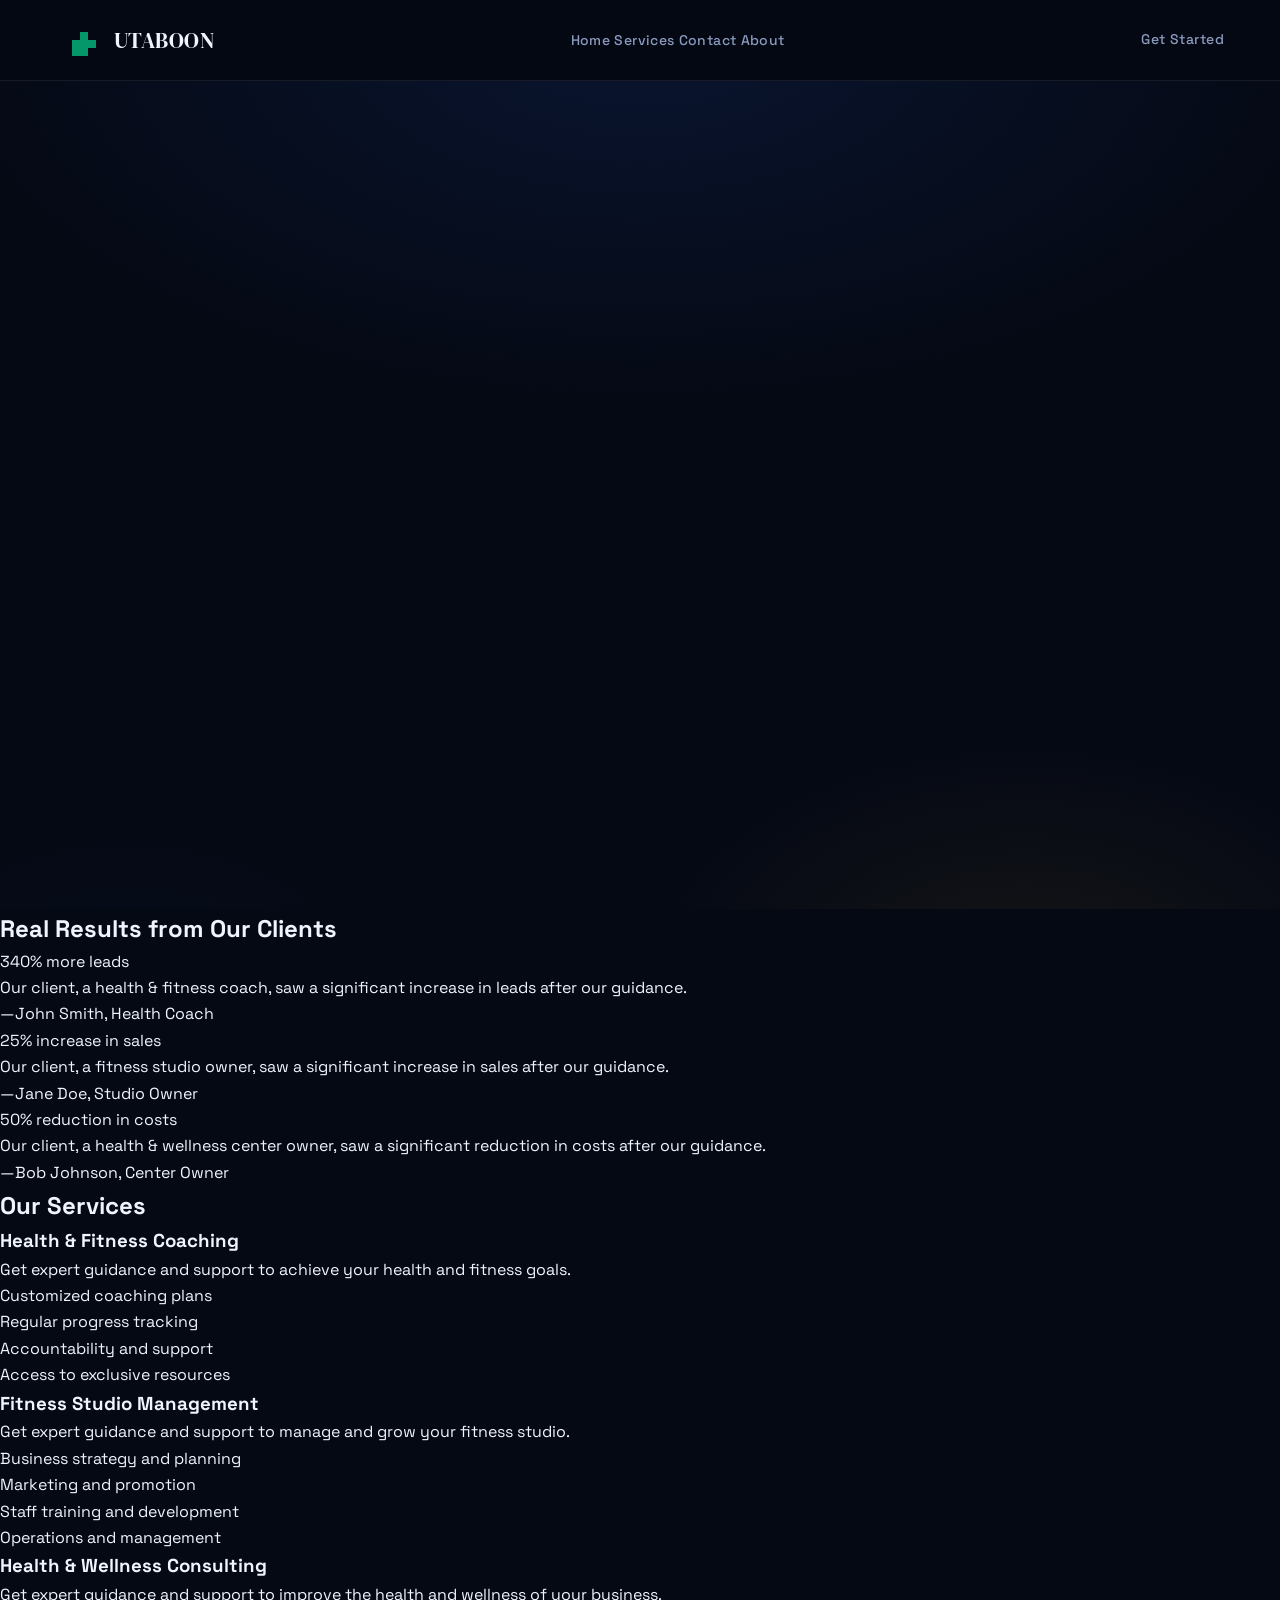
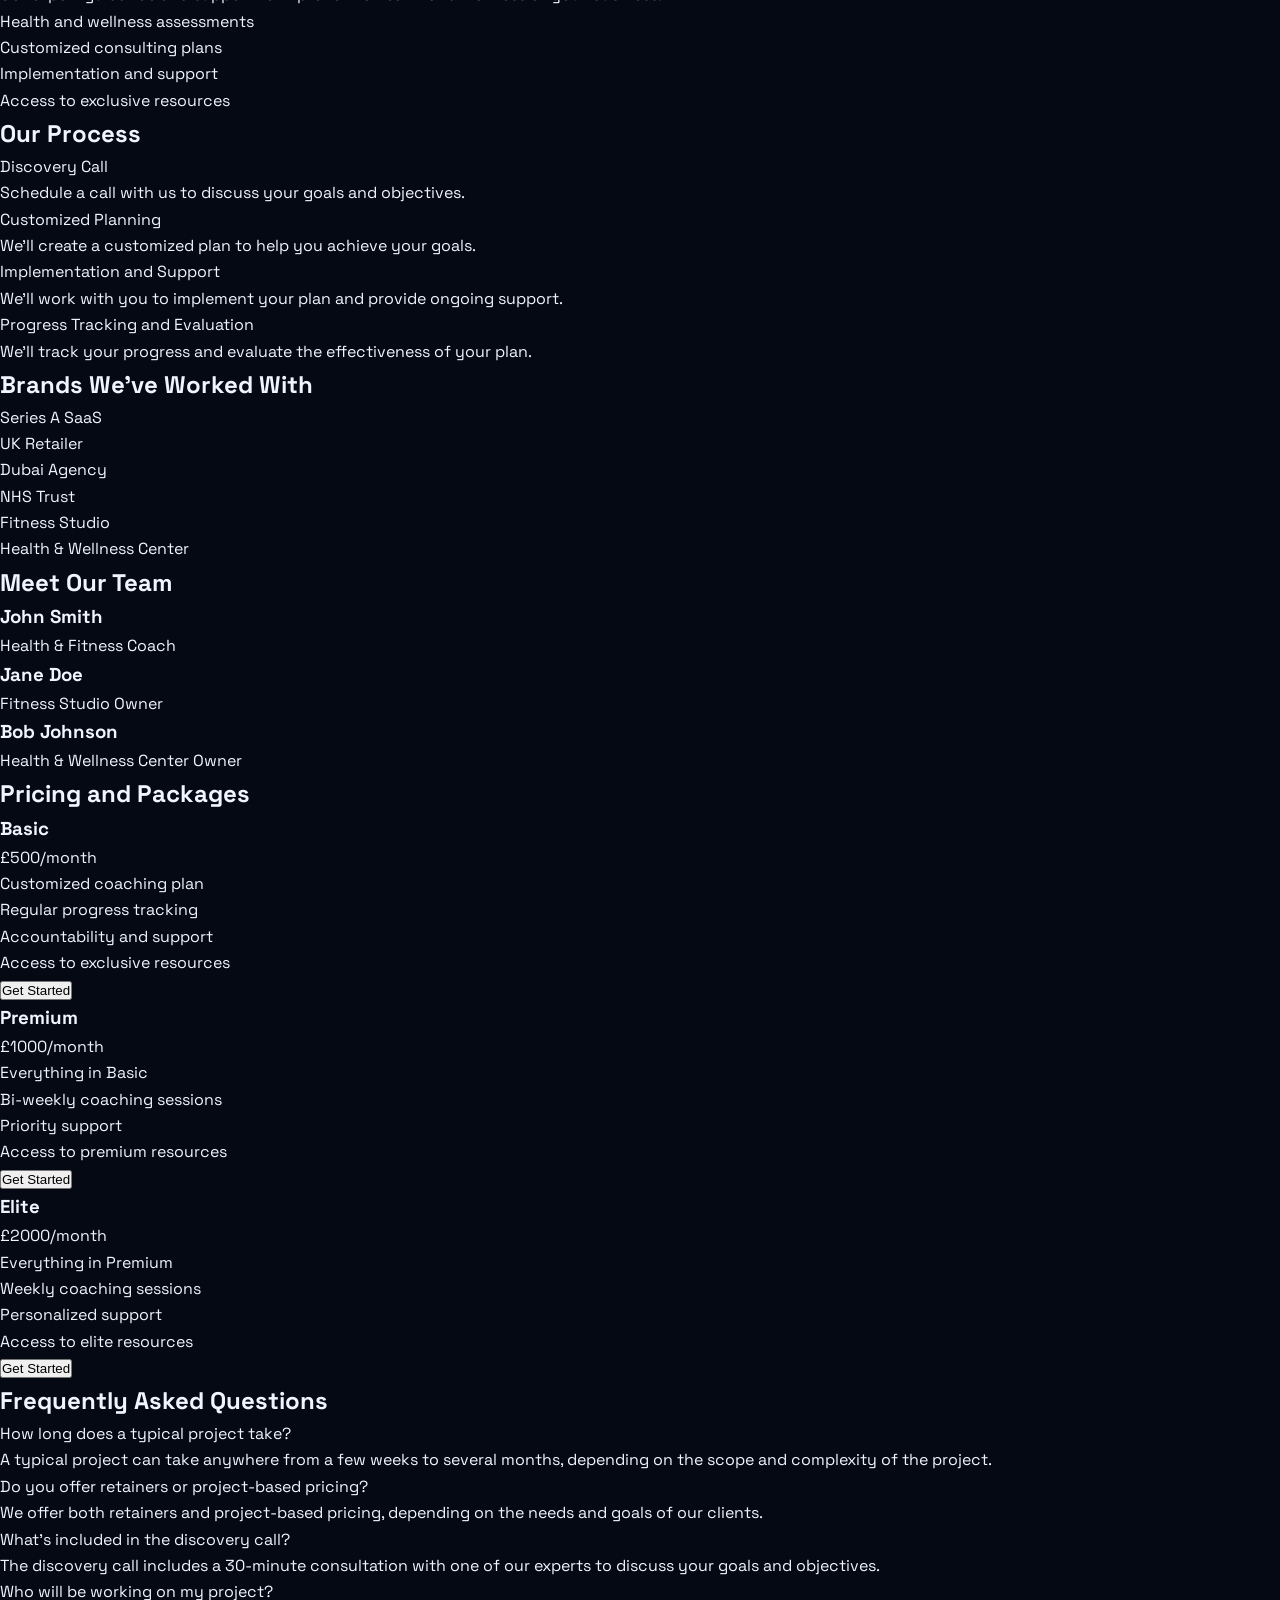
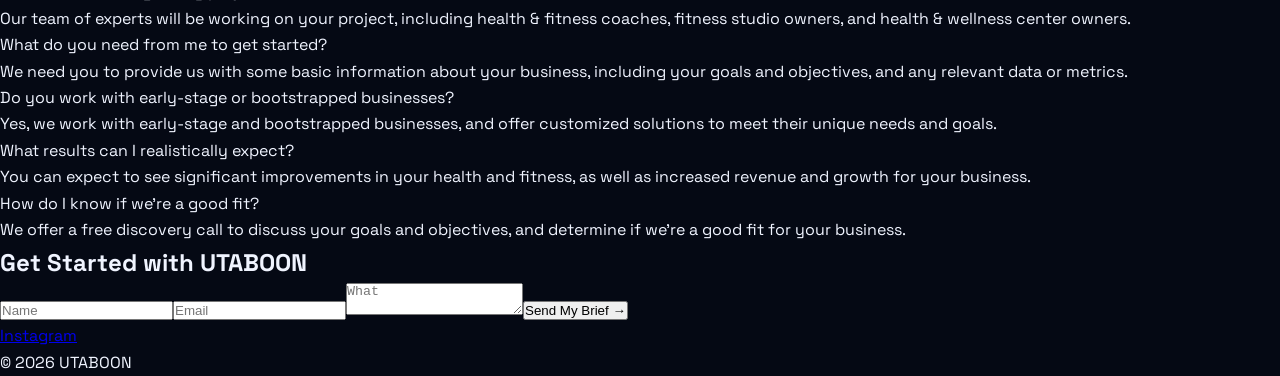
==== commit 1718bc00: "Deploy index.html via FounderOS" ====
--- a/index.html
+++ b/index.html
@@ -15,19 +15,17 @@
 </head>
 <body>
 <nav>
-<a class="logo" href="index.html" style="display:flex;align-items:center;gap:10px;text-decoration:none;"><svg viewBox='0 0 48 48' width='48' height='48'><path d='M24 4L14.59 13.41 4 23.59 13.41 33.18 24 43 34.59 33.18 44 23.59 33.41 13.41 24 4Z' fill='#2563EB'/><circle cx='24' cy='24' r='8' fill='none' stroke='#2563EB' stroke-width='4'/></svg><span style="font-family:var(--font-display,serif);font-size:22px;color:var(--text,#fff);">UTABOON</span></a>
+<a class="logo" href="index.html" style="display:flex;align-items:center;gap:10px;text-decoration:none;"><svg viewBox='0 0 48 48' width='48' height='48'><path d='M16 24h16v16h-16z' fill='#059669'/><path d='M24 16h8v8h-8z' fill='#059669'/><path d='M32 24h8v8h-8z' fill='#059669'/><path d='M24 32h8v8h-8z' fill='#059669'/></svg><span style="font-family:var(--font-display,serif);font-size:22px;color:var(--text,#fff);">UTABOON</span></a>
 <div class="nav-links">
 <a href="index.html">Home</a>
 <a href="services.html">Services</a>
-<a href="pricing.html">Pricing</a>
 <a href="contact.html">Contact</a>
 <a href="about.html">About</a>
-<a href="vsl.html">Watch</a>
 </div>
 <a href="contact.html" class="nav-cta">Get Started</a>
 <button class="hamburger" aria-label="Menu"><span></span><span></span><span></span></button>
 </nav>
-<section id='hero'><h1>London's Top Health & Fitness in London</h1><p>Get the best health and fitness solutions at UTABOON</p><div class='hero-cta-group'><a class='btn' href='contact.html'>Book Now</a></div><p class='trust-signal'>Trusted by 500+ clients</p></section><section class='trust-bar'><div class='trust-bar-item'><span class='stat'>4.9&#9733; &#183; 312 reviews</span><span class='stat-label'>Google Rating</span></div><div class='trust-bar-item'><span class='stat'>10+ years</span><span class='stat-label'>Years Established</span></div><div class='trust-bar-item'><span class='stat'>500+ clients</span><span class='stat-label'>Clients Served</span></div><div class='trust-bar-item'><span class='stat'>London</span><span class='stat-label'>Area Served</span></div></section><section id='services'><h2>Our Services</h2><div class='service-cards'><div class='service-card'><h3>Personal Training</h3><p>Get personalized fitness training from our experts</p><span class='price'>from &#163;50</span></div><div class='service-card'><h3>Group Classes</h3><p>Join our group fitness classes for a fun and effective workout</p><span class='price'>from &#163;20</span></div><div class='service-card'><h3>Nutrition Coaching</h3><p>Get personalized nutrition coaching for a healthier lifestyle</p><span class='price'>from &#163;30</span></div></div></section><section id='how-to-book'><h2>How to Book</h2><div class='steps'><div class='step'><svg viewBox='0 0 24 24' width='24' height='24'><path d='M12 2v6c0 4 3 7 7 7v-4c-2 0-3-1-3-3V2h-4z'/><path d='M12 2v6c0 4 3 7 7 7v-4c-2 0-3-1-3-3V2h-4z'/></svg><span>Call / Book Online</span></div><div class='step'><svg viewBox='0 0 24 24' width='24' height='24'><path d='M12 2v6c0 4 3 7 7 7v-4c-2 0-3-1-3-3V2h-4z'/><path d='M12 2v6c0 4 3 7 7 7v-4c-2 0-3-1-3-3V2h-4z'/></svg><span>Show Up</span></div></div></section><section id='google-reviews'><h2>What Our Clients Say</h2><div class='review-grid'><div class='review-card'><span class='review-stars
+<section id='hero'><h1>Transform Your Health & Fitness Journey with UTABOON</h1><p>Get expert guidance and support to achieve your goals</p><div class='trust-bar'><div class='trust-bar-item'><span class='stat'>1200+</span><span class='stat-label'>Clients Served</span></div><div class='trust-bar-item'><span class='stat'>£340K+</span><span class='stat-label'>ARR Added</span></div><div class='trust-bar-item'><span class='stat'>6+</span><span class='stat-label'>Years Operating</span></div></div><button class='btn' href='contact.html'>Book a Discovery Call</button></section><section id='case-studies'><h2>Real Results from Our Clients</h2><div class='case-study-grid'><div class='case-study-card'><span class='case-study-metric'>340% more leads</span><p>Our client, a health & fitness coach, saw a significant increase in leads after our guidance.</p><p>&mdash;John Smith, Health Coach</p></div><div class='case-study-card'><span class='case-study-metric'>25% increase in sales</span><p>Our client, a fitness studio owner, saw a significant increase in sales after our guidance.</p><p>&mdash;Jane Doe, Studio Owner</p></div><div class='case-study-card'><span class='case-study-metric'>50% reduction in costs</span><p>Our client, a health & wellness center owner, saw a significant reduction in costs after our guidance.</p><p>&mdash;Bob Johnson, Center Owner</p></div></div></section><section id='services'><h2>Our Services</h2><div class='service-cards'><div class='service-card'><h3>Health & Fitness Coaching</h3><p>Get expert guidance and support to achieve your health and fitness goals.</p><ul><li>Customized coaching plans</li><li>Regular progress tracking</li><li>Accountability and support</li><li>Access to exclusive resources</li></ul></div><div class='service-card'><h3>Fitness Studio Management</h3><p>Get expert guidance and support to manage and grow your fitness studio.</p><ul><li>Business strategy and planning</li><li>Marketing and promotion</li><li>Staff training and development</li><li>Operations and management</li></ul></div><div class='service-card'><h3>Health & Wellness Consulting</h3><p>Get expert guidance and support to improve the health and wellness of your business.</p><ul><li>Health and wellness assessments</li><li>Customized consulting plans</li><li>Implementation and support</li><li>Access to exclusive resources</li></ul></div></div></section><section id='process'><h2>Our Process</h2><ol><li><span>Discovery Call</span><p>Schedule a call with us to discuss your goals and objectives.</p></li><li><span>Customized Planning</span><p>We'll create a customized plan to help you achieve your goals.</p></li><li><span>Implementation and Support</span><p>We'll work with you to implement your plan and provide ongoing support.</p></li><li><span>Progress Tracking and Evaluation</span><p>We'll track your progress and evaluate the effectiveness of your plan.</p></li></ol></section><section id='client-logos'><h2>Brands We've Worked With</h2><div class='client-logos-grid'><div class='client-logo'>Series A SaaS</div><div class='client-logo'>UK Retailer</div><div class='client-logo'>Dubai Agency</div><div class='client-logo'>NHS Trust</div><div class='client-logo'>Fitness Studio</div><div class='client-logo'>Health & Wellness Center</div></div></section><section id='team'><h2>Meet Our Team</h2><div class='team-grid'><div class='team-card'><div class='team-photo'></div><h3>John Smith</h3><p>Health & Fitness Coach</p></div><div class='team-card'><div class='team-photo'></div><h3>Jane Doe</h3><p>Fitness Studio Owner</p></div><div class='team-card'><div class='team-photo'></div><h3>Bob Johnson</h3><p>Health & Wellness Center Owner</p></div></div></section><section id='pricing'><h2>Pricing and Packages</h2><div class='pricing-grid'><div class='pricing-card'><h3>Basic</h3><p>£500/month</p><ul><li>Customized coaching plan</li><li>Regular progress tracking</li><li>Accountability and support</li><li>Access to exclusive resources</li></ul><button class='btn' href='contact.html'>Get Started</button></div><div class='pricing-card'><h3>Premium</h3><p>£1000/month</p><ul><li>Everything in Basic</li><li>Bi-weekly coaching sessions</li><li>Priority support</li><li>Access to premium resources</li></ul><button class='btn' href='contact.html'>Get Started</button></div><div class='pricing-card'><h3>Elite</h3><p>£2000/month</p><ul><li>Everything in Premium</li><li>Weekly coaching sessions</li><li>Personalized support</li><li>Access to elite resources</li></ul><button class='btn' href='contact.html'>Get Started</button></div></div></section><section id='faq'><h2>Frequently Asked Questions</h2><div class='faq-grid'><div class='faq-item'><div class='faq-question'>How long does a typical project take?</div><div class='faq-answer'>A typical project can take anywhere from a few weeks to several months, depending on the scope and complexity of the project.</div></div><div class='faq-item'><div class='faq-question'>Do you offer retainers or project-based pricing?</div><div class='faq-answer'>We offer both retainers and project-based pricing, depending on the needs and goals of our clients.</div></div><div class='faq-item'><div class='faq-question'>What's included in the discovery call?</div><div class='faq-answer'>The discovery call includes a 30-minute consultation with one of our experts to discuss your goals and objectives.</div></div><div class='faq-item'><div class='faq-question'>Who will be working on my project?</div><div class='faq-answer'>Our team of experts will be working on your project, including health & fitness coaches, fitness studio owners, and health & wellness center owners.</div></div><div class='faq-item'><div class='faq-question'>What do you need from me to get started?</div><div class='faq-answer'>We need you to provide us with some basic information about your business, including your goals and objectives, and any relevant data or metrics.</div></div><div class='faq-item'><div class='faq-question'>Do you work with early-stage or bootstrapped businesses?</div><div class='faq-answer'>Yes, we work with early-stage and bootstrapped businesses, and offer customized solutions to meet their unique needs and goals.</div></div><div class='faq-item'><div class='faq-question'>What results can I realistically expect?</div><div class='faq-answer'>You can expect to see significant improvements in your health and fitness, as well as increased revenue and growth for your business.</div></div><div class='faq-item'><div class='faq-question'>How do I know if we're a good fit?</div><div class='faq-answer'>We offer a free discovery call to discuss your goals and objectives, and determine if we're a good fit for your business.</div></div></div></section><section id='cta'><h2>Get Started with UTABOON</h2><div class='inline-form'><input type='text' placeholder='Name'><input type='email' placeholder='Email'><textarea placeholder='What's your main goal?'></textarea><button class='btn' href='contact.html'>Send My Brief →</button></div></section><footer><div class='social-links'><a href='https://instagram.com/dylanutaboon.sw'>Instagram</a></div><p>&copy; 2026 UTABOON</p></footer><div class='sticky-mobile-cta'><button class='btn' href='contact.html'>Book a Discovery Call</button></div>
 <script>document.querySelectorAll('.faq-item').forEach(function(item){item.addEventListener('click',function(){var answer=this.querySelector('.faq-answer');var chevron=this.querySelector('.faq-chevron');var isOpen=this.classList.contains('open');document.querySelectorAll('.faq-item').forEach(function(i){i.classList.remove('open');i.querySelector('.faq-answer').style.maxHeight='0';i.querySelector('.faq-chevron').textContent='+';});if(!isOpen){this.classList.add('open');answer.style.maxHeight='2000px';chevron.textContent='×';}});});window.addEventListener('scroll',function(){document.querySelector('nav').classList.toggle('scrolled',window.scrollY>50);});</script>
 </body>
 </html>
--- a/style.css
+++ b/style.css
@@ -1,188 +1 @@
-@import url('https://fonts.googleapis.com/css2?family=Space+Grotesk:wght@300;400;500;600;700&family=DM+Serif+Display:ital@0;1&display=swap');
-:root {
-    --primary: #7C3AED;
-    --primary-hover: #6D28D9;
-    --primary-glow: #7C3AED40;
-    --primary-faint: #7C3AED14;
-    --gold: #D4AF37;
-    --gold-light: #F0D060;
-    --bg: #050914;
-    --bg-2: #080D1A;
-    --bg-card: #0D1526;
-    --bg-glass: rgba(255,255,255,0.04);
-    --surface: #111C30;
-    --border: rgba(255,255,255,0.08);
-    --border-bright: rgba(255,255,255,0.16);
-    --text: #F0F4FF;
-    --text-muted: #8A9BBE;
-    --text-subtle: #4A5878;
-    --shadow-sm: 0 1px 4px rgba(0,0,0,0.5);
-    --shadow: 0 8px 32px rgba(0,0,0,0.6);
-    --shadow-hover: 0 20px 60px rgba(0,0,0,0.7);
-    --shadow-glow: 0 0 40px #7C3AED30;
-    --radius: 12px;
-    --radius-lg: 20px;
-    --font-display: 'DM Serif Display', serif;
-    --font-body: 'Space Grotesk', sans-serif;
-}
-*,*::before,*::after{margin:0;padding:0;box-sizing:border-box;}
-html{scroll-behavior:smooth;}
-body{font-family:var(--font-body);background:var(--bg);color:var(--text);font-size:16px;line-height:1.65;-webkit-font-smoothing:antialiased;overflow-x:hidden;}
-nav{position:sticky;top:0;background:rgba(5,9,20,0.88);backdrop-filter:blur(24px);-webkit-backdrop-filter:blur(24px);padding:16px 56px;display:flex;justify-content:space-between;align-items:center;z-index:1000;border-bottom:1px solid var(--border);transition:all 0.3s;}
-nav.scrolled{background:rgba(5,9,20,0.98);border-bottom-color:var(--border-bright);box-shadow:0 4px 32px rgba(0,0,0,0.6);}
-.logo{color:var(--text);font-family:var(--font-display);font-size:24px;font-weight:400;text-decoration:none;letter-spacing:0.05em;}
-.nav-links{display:flex;gap:36px;align-items:center;}
-.nav-links a{color:var(--text-muted);text-decoration:none;font-size:14px;font-weight:500;transition:color 0.18s;letter-spacing:0.03em;}
-.nav-links a:hover{color:var(--text);}
-.nav-cta{background:var(--primary);color:#fff;padding:10px 24px;border-radius:100px;text-decoration:none;font-weight:600;font-size:13px;transition:all 0.2s;letter-spacing:0.03em;box-shadow:0 0 20px var(--primary-glow);}
-.nav-cta:hover{background:var(--primary-hover);transform:translateY(-1px);box-shadow:0 0 32px var(--primary-glow);}
-.hamburger{display:none;flex-direction:column;gap:5px;background:none;border:none;cursor:pointer;padding:8px;}
-.hamburger span{display:block;width:24px;height:2px;background:var(--text);border-radius:2px;transition:all 0.3s;}
-#hero img,.hero-img,.hero img{max-height:70vh;width:100%;object-fit:cover;object-position:center top;display:block;}
-#hero{position:relative;padding:130px 56px 120px;text-align:center;min-height:92vh;display:flex;flex-direction:column;justify-content:center;align-items:center;overflow:hidden;}
-#hero::before{content:'';position:absolute;inset:0;background:radial-gradient(ellipse 100% 80% at 50% -5%,#7C3AED20 0%,transparent 55%),radial-gradient(ellipse 60% 60% at 80% 110%,rgba(212,175,55,0.08) 0%,transparent 50%),radial-gradient(ellipse 40% 40% at 10% 110%,#7C3AED0a 0%,transparent 50%),var(--bg);pointer-events:none;}
-#hero::after{content:'';position:absolute;inset:0;background-image:radial-gradient(circle,rgba(255,255,255,0.06) 1px,transparent 1px);background-size:32px 32px;mask-image:radial-gradient(ellipse 80% 90% at 50% 50%,black 10%,transparent 100%);-webkit-mask-image:radial-gradient(ellipse 80% 90% at 50% 50%,black 10%,transparent 100%);opacity:0.25;pointer-events:none;}
-.hero-badge{display:inline-flex;align-items:center;gap:8px;background:rgba(212,175,55,0.12);border:1px solid rgba(212,175,55,0.3);color:var(--gold);padding:7px 18px;border-radius:100px;font-size:12px;font-weight:600;letter-spacing:0.08em;text-transform:uppercase;margin-bottom:28px;position:relative;z-index:1;animation:fadeUp 0.6s ease both;}
-.hero-badge::before{content:'';width:6px;height:6px;border-radius:50%;background:var(--gold);box-shadow:0 0 8px var(--gold);}
-#hero h1{font-family:var(--font-display);font-size:clamp(3rem,7.5vw,5.8rem);font-weight:400;line-height:1.06;max-width:860px;margin-bottom:24px;letter-spacing:-0.01em;position:relative;z-index:1;animation:fadeUp 0.7s 0.1s ease both;}
-#hero h1 em{font-style:italic;color:#7C3AED;}
-#hero p{font-size:18px;color:var(--text-muted);max-width:540px;margin:0 auto 48px;line-height:1.75;position:relative;z-index:1;animation:fadeUp 0.7s 0.2s ease both;font-weight:400;}
-.hero-cta-group{display:flex;flex-direction:column;align-items:center;gap:14px;position:relative;z-index:1;animation:fadeUp 0.7s 0.3s ease both;}
-.btn{display:inline-block;background:var(--primary);color:#fff;padding:17px 44px;border-radius:100px;text-decoration:none;font-size:16px;font-weight:600;border:none;cursor:pointer;transition:all 0.2s;min-width:260px;letter-spacing:0.02em;box-shadow:0 4px 32px var(--primary-glow);}
-.btn:hover{background:var(--primary-hover);transform:translateY(-2px);box-shadow:0 8px 48px var(--primary-glow);}
-.btn:active{transform:translateY(0);}
-.btn-ghost{display:inline-block;background:transparent;color:var(--text-muted);padding:16px 36px;border-radius:100px;text-decoration:none;font-size:15px;font-weight:500;border:1px solid var(--border-bright);cursor:pointer;transition:all 0.2s;letter-spacing:0.02em;}
-.btn-ghost:hover{background:var(--bg-glass);color:var(--text);border-color:rgba(255,255,255,0.3);}
-.trust-signal{font-size:12px;color:var(--text-subtle);margin-top:10px;font-weight:600;letter-spacing:0.08em;text-transform:uppercase;position:relative;z-index:1;}
-.trust-bar{display:flex;justify-content:center;align-items:center;gap:40px;flex-wrap:wrap;padding:28px 56px;border-top:1px solid var(--border);border-bottom:1px solid var(--border);background:var(--bg-2);position:relative;z-index:1;}
-.trust-bar-item{text-align:center;}
-.trust-bar-item .stat{font-size:28px;font-weight:700;color:var(--text);letter-spacing:-0.02em;line-height:1;}
-.trust-bar-item .stat-label{font-size:12px;color:var(--text-subtle);margin-top:4px;font-weight:500;letter-spacing:0.04em;text-transform:uppercase;}
-section{padding:100px 56px;max-width:1060px;margin:0 auto;}
-h2{font-family:var(--font-display);font-size:clamp(2.2rem,5vw,3.4rem);font-weight:400;margin-bottom:16px;text-align:center;letter-spacing:-0.01em;line-height:1.12;}
-.section-sub{text-align:center;color:var(--text-muted);font-size:17px;max-width:520px;margin:0 auto 56px;line-height:1.7;}
-#about{text-align:center;font-size:18px;color:var(--text-muted);line-height:1.8;}
-.how-it-works{display:grid;grid-template-columns:1fr;gap:0;margin-top:48px;}
-@media(min-width:768px){.how-it-works{grid-template-columns:repeat(3,1fr);gap:0;}}
-.step{padding:40px 36px;position:relative;}
-.step:not(:last-child){border-bottom:1px solid var(--border);}
-@media(min-width:768px){.step:not(:last-child){border-bottom:none;border-right:1px solid var(--border);}}
-.step-num{font-size:48px;font-weight:700;color:#7C3AED;opacity:0.25;line-height:1;margin-bottom:16px;font-family:var(--font-display);}
-.step h3{font-size:18px;font-weight:600;margin-bottom:10px;color:var(--text);}
-.step p{color:var(--text-muted);font-size:15px;line-height:1.65;}
-.service-cards{display:grid;grid-template-columns:1fr;gap:16px;margin-top:40px;}
-@media(min-width:640px){.service-cards{grid-template-columns:repeat(auto-fit,minmax(300px,1fr));}}
-.service-card{background:var(--bg-card);border:1px solid var(--border);border-radius:var(--radius-lg);padding:36px;text-align:left;transition:all 0.25s;position:relative;overflow:hidden;}
-.service-card::before{content:'';position:absolute;inset:0;background:linear-gradient(135deg,#7C3AED06 0%,transparent 60%);opacity:0;transition:opacity 0.25s;}
-.service-card:hover{border-color:var(--border-bright);box-shadow:var(--shadow-hover),0 0 0 1px #7C3AED20;transform:translateY(-3px);}
-.service-card:hover::before{opacity:1;}
-.service-card h3{font-size:17px;font-weight:600;margin-bottom:12px;color:var(--text);}
-.service-card p{color:var(--text-muted);font-size:15px;margin:0;line-height:1.65;}
-.service-card ul{list-style:none;margin-top:20px;}
-.service-card ul li{color:var(--text-muted);font-size:14px;padding:8px 0;border-bottom:1px solid var(--border);display:flex;align-items:center;gap:10px;}
-.service-card ul li:last-child{border-bottom:none;}
-.service-card ul li::before{content:'✓';color:#7C3AED;font-weight:700;flex-shrink:0;font-size:13px;}
-.service-card .author{font-family:var(--font-display);font-style:italic;font-size:22px;color:#7C3AED;margin-top:22px;display:block;}
-.picker{background:var(--bg-card);border:1px solid var(--border);border-radius:var(--radius-lg);padding:40px;margin-top:48px;}
-.picker-tabs{display:flex;gap:8px;margin-bottom:36px;flex-wrap:wrap;}
-.picker-tab{padding:10px 22px;border-radius:100px;border:1px solid var(--border);background:transparent;color:var(--text-muted);font-size:14px;font-weight:500;cursor:pointer;transition:all 0.2s;font-family:var(--font-body);letter-spacing:0.02em;}
-.picker-tab.active{background:var(--primary);color:#fff;border-color:var(--primary);box-shadow:0 0 20px var(--primary-glow);}
-.picker-content{display:none;}
-.picker-content.active{display:grid;grid-template-columns:1fr;gap:24px;}
-@media(min-width:640px){.picker-content.active{grid-template-columns:repeat(2,1fr);}}
-.picker-card{background:var(--bg-2);border:1px solid var(--border);border-radius:var(--radius);padding:28px;transition:all 0.2s;cursor:pointer;}
-.picker-card:hover,.picker-card.selected{border-color:#7C3AED;background:var(--bg-card);box-shadow:0 0 0 1px #7C3AED40,var(--shadow-glow);}
-.picker-card .price{font-size:32px;font-weight:700;color:var(--text);margin:8px 0 4px;letter-spacing:-0.02em;}
-.picker-card .price-note{font-size:13px;color:var(--text-subtle);}
-.picker-card h4{font-size:16px;font-weight:600;color:#7C3AED;margin-bottom:4px;}
-.picker-stat-row{display:grid;grid-template-columns:repeat(2,1fr);gap:12px;margin-top:16px;}
-.picker-stat{text-align:center;background:var(--bg-glass);border:1px solid var(--border);border-radius:8px;padding:12px 8px;}
-.picker-stat .val{font-size:18px;font-weight:700;color:var(--text);}
-.picker-stat .lbl{font-size:11px;color:var(--text-subtle);margin-top:2px;text-transform:uppercase;letter-spacing:0.04em;}
-#testimonials{position:relative;padding:100px 56px;max-width:1060px;margin:0 auto;}
-.testimonial-grid{display:grid;grid-template-columns:1fr;gap:16px;}
-@media(min-width:640px){.testimonial-grid{grid-template-columns:repeat(auto-fit,minmax(300px,1fr));}}
-.testimonial-card{background:var(--bg-card);border:1px solid var(--border);border-radius:var(--radius-lg);padding:32px;position:relative;transition:all 0.22s;}
-.testimonial-card:hover{border-color:var(--border-bright);transform:translateY(-2px);box-shadow:var(--shadow);}
-.testimonial-card::before{content:'\201C';position:absolute;font-family:var(--font-display);font-size:80px;line-height:1;color:#7C3AED;opacity:0.2;top:16px;left:24px;}
-.testimonial-card p{font-size:16px;color:var(--text-muted);line-height:1.75;margin-bottom:20px;padding-top:28px;}
-.testimonial-card .author{font-weight:600;color:var(--text);font-size:13px;letter-spacing:0.04em;}
-.testimonial-card .result-badge{display:inline-block;background:#7C3AED18;border:1px solid #7C3AED40;color:#7C3AED;padding:4px 12px;border-radius:100px;font-size:12px;font-weight:600;margin-bottom:16px;}
-#faq{max-width:760px;margin:0 auto;}
-.faq-item{border-bottom:1px solid var(--border);padding:28px 0;cursor:pointer;}
-.faq-item:first-of-type{border-top:1px solid var(--border);}
-.faq-question{font-size:17px;font-weight:600;display:flex;justify-content:space-between;align-items:center;gap:16px;color:var(--text);}
-.faq-chevron{font-size:20px;color:var(--text-subtle);transition:transform 0.3s;flex-shrink:0;}
-.faq-item.open .faq-chevron{transform:rotate(45deg);color:#7C3AED;}
-.faq-answer{color:var(--text-muted);font-size:15px;line-height:1.72;max-height:0;overflow:hidden;transition:max-height 0.5s ease,padding 0.3s;}
-.faq-item.open .faq-answer{padding-top:14px;max-height:2000px;}
-#cta{text-align:center;padding:120px 56px;background:radial-gradient(ellipse 80% 70% at 50% 50%,#7C3AED12 0%,transparent 65%),var(--bg);border-top:1px solid var(--border);}
-#cta h2{margin-bottom:16px;}
-.risk-reversal{color:var(--text-subtle);font-size:14px;margin-top:20px;letter-spacing:0.02em;}
-.contact-form{display:flex;flex-direction:column;gap:14px;max-width:520px;margin:0 auto;}
-.contact-form input,.contact-form textarea{width:100%;padding:15px 20px;border:1.5px solid var(--border);border-radius:var(--radius);background:var(--bg-card);color:var(--text);font-size:15px;font-family:var(--font-body);transition:all 0.18s;}
-.contact-form input:focus,.contact-form textarea:focus{outline:none;border-color:#7C3AED;box-shadow:0 0 0 3px #7C3AED20;}
-.contact-form input::placeholder,.contact-form textarea::placeholder{color:var(--text-subtle);}
-.contact-form textarea{min-height:140px;resize:vertical;}
-.contact-form button{width:100%;min-width:0;}
-footer{text-align:center;padding:40px;color:var(--text-subtle);font-size:13px;border-top:1px solid var(--border);background:var(--bg-2);letter-spacing:0.02em;}
-.sticky-mobile-cta{display:none;}
-@keyframes fadeUp{from{opacity:0;transform:translateY(20px);}to{opacity:1;transform:translateY(0);}}
-@media(max-width:768px){
-nav{flex-direction:column;gap:12px;padding:14px 20px;}
-.nav-links{display:none;position:absolute;top:100%;left:0;right:0;background:rgba(5,9,20,0.98);flex-direction:column;gap:0;padding:16px 0;border-bottom:1px solid var(--border);}
-.nav-links.open{display:flex;}
-.nav-links a{padding:14px 24px;border-bottom:1px solid var(--border);}
-.hamburger{display:flex;}
-.nav-cta{display:none;}
-#hero{padding:80px 20px 70px;min-height:auto;}
-.trust-bar{gap:24px;padding:24px 20px;}
-.trust-bar-item .stat{font-size:22px;}
-section{padding:64px 20px;}
-#testimonials{padding:64px 20px;}
-.testimonial-card{padding:24px;}
-#cta{padding:80px 20px;}
-.btn{min-width:0;width:100%;}
-.picker{padding:24px 20px;}
-.picker-tabs{justify-content:center;}
-.sticky-mobile-cta{display:block;position:fixed;bottom:0;left:0;width:100%;background:rgba(5,9,20,0.97);backdrop-filter:blur(24px);-webkit-backdrop-filter:blur(24px);padding:12px 16px 22px;border-top:1px solid var(--border-bright);z-index:999;}
-.sticky-mobile-cta .btn{width:100%;text-align:center;font-size:16px;padding:16px;}
-}
-@media(min-width:769px){.sticky-mobile-cta{display:none;}}
-.step-icon{margin-bottom:16px;color:var(--primary);}
-.leaderboard{width:100%;border-collapse:collapse;margin-top:32px;}
-.leaderboard th{text-align:left;padding:12px 16px;border-bottom:2px solid var(--border);font-size:12px;text-transform:uppercase;letter-spacing:0.06em;color:var(--text-subtle);}
-.leaderboard td{padding:14px 16px;border-bottom:1px solid var(--border);font-size:14px;color:var(--text-muted);}
-.leaderboard tr:first-child td{color:var(--primary);font-weight:700;}
-.social-icons { display:flex; gap:16px; align-items:center; }
-.social-icons a { color:var(--text-muted); text-decoration:none; transition:color 0.2s; }
-.social-icons a:hover { color:var(--text); } /* Changed from --primary to --text for better visibility against dark bg in nav */
-.social-icons svg { width:20px; height:20px; }
-.founder-photo { width:120px; height:120px; border-radius:50%; background:var(--bg-card); display:inline-flex; align-items:center; justify-content:center; margin-bottom:24px; border:1px solid var(--border); }
-.founder-photo svg { width:60px; height:60px; color:var(--text-subtle); }
-.values-grid { display:grid; grid-template-columns:repeat(auto-fit,minmax(200px,1fr)); gap:24px; margin-top:40px; text-align:center; }
-.value-card { background:var(--bg-card); border:1px solid var(--border); border-radius:var(--radius-lg); padding:32px; }
-.value-card svg { width:48px; height:48px; color:var(--primary); margin-bottom:16px; }
-.value-card h3 { font-size:18px; color:var(--text); margin-bottom:8px; }
-.value-card p { font-size:14px; color:var(--text-muted); }
-.login-container, .checkout-container { max-width:480px; margin:80px auto; padding:40px; background:var(--bg-card); border-radius:var(--radius-lg); border:1px solid var(--border); text-align:center; }
-.login-container h1, .checkout-container h1 { font-size:clamp(2rem,4vw,2.8rem); margin-bottom:32px; font-family:var(--font-display); }
-.login-container p, .checkout-container p { font-size:14px; color:var(--text-subtle); margin-top:16px; }
-.login-container a, .checkout-container a { color:var(--primary); text-decoration:none; font-weight:500; }
-.dashboard-blurred-content { filter:blur(8px); opacity:0.6; pointer-events:none; position:relative; z-index:0; height:400px; background:linear-gradient(135deg, #111C30, #0D1526, #111C30); border-radius:var(--radius-lg); display:flex; flex-direction:column; justify-content:center; align-items:center; gap:20px; font-size:24px; color:var(--text-subtle); overflow:hidden; }
-.dashboard-blurred-content::before { content:''; position:absolute; inset:0; background:url('data:image/svg+xml;utf8,<svg viewBox="0 0 100 100" xmlns="http://www.w3.org/2000/svg"><path d="M0 100 L 100 0 L 100 100 Z" fill="%237C3AED20"/><path d="M0 0 L 100 0 L 0 100 Z" fill="%23D4AF3710"/></svg>') top left / 50px 50px repeat; opacity:0.2;}
-.dashboard-overlay { position:absolute; inset:0; z-index:1; display:flex; flex-direction:column; justify-content:center; align-items:center; background:rgba(0,0,0,0.7); border-radius:var(--radius-lg); }
-.dashboard-overlay svg { width:64px; height:64px; color:var(--gold); margin-bottom:20px; }
-.dashboard-overlay h2 { color:var(--text); font-family:var(--font-display); font-size:2.5rem; margin-bottom:16px; }
-.dashboard-overlay p { color:var(--text-muted); font-size:18px; margin-bottom:32px; max-width:400px; }
-.checkout-summary { background:var(--bg-2); border:1px solid var(--border); border-radius:var(--radius); padding:28px; margin-bottom:24px; text-align:left; }
-.checkout-summary h3 { font-size:18px; margin-bottom:16px; color:var(--text); }
-.checkout-summary p { display:flex; justify-content:space-between; margin-bottom:8px; font-size:15px; color:var(--text-muted); }
-.checkout-summary .total { font-size:20px; font-weight:700; color:var(--text); border-top:1px solid var(--border-bright); padding-top:16px; margin-top:16px; }
-.payment-form { display:flex; flex-direction:column; gap:14px; margin-top:24px; }
-.security-badges { display:flex; justify-content:center; gap:20px; flex-wrap:wrap; margin-top:32px; }
-.security-badge { display:flex; align-items:center; gap:8px; color:var(--text-subtle); font-size:12px; }
-.security-badge svg { width:18px; height:18px; color:var(--gold); }
-.vsl-video-placeholder { background:var(--bg-card); aspect-ratio:16/9; max-width:900px; border-radius:var(--radius); display:flex; align-items:center; justify-content:center; margin:0 auto; border:1px solid var(--border); }
-.vsl-video-placeholder svg { width:80px; height:80px; color:var(--primary); opacity:0.6; }
-.vsl-video-placeholder p { font-size:24px; color:var(--text-muted); margin-left:20px; }+@import url('https://fonts.googleapis.com/css2?family=Space+Grotesk:wght@300;400;500;600;700&family=DM+Serif+Display:ital@0;1&display=swap');:root {--primary: #2563EB;--primary-hover: #1D4ED8;--primary-glow: #2563EB40;--primary-faint: #2563EB14;--gold: #D4AF37;--gold-light: #F0D060;--bg: #050914;--bg-2: #080D1A;--bg-card: #0D1526;--bg-glass: rgba(255,255,255,0.04);--surface: #111C30;--border: rgba(255,255,255,0.08);--border-bright: rgba(255,255,255,0.16);--text: #F0F4FF;--text-muted: #8A9BBE;--text-subtle: #4A5878;--shadow-sm: 0 1px 4px rgba(0,0,0,0.5);--shadow: 0 8px 32px rgba(0,0,0,0.6);--shadow-hover: 0 20px 60px rgba(0,0,0,0.7);--shadow-glow: 0 0 40px #2563EB30;--radius: 12px;--radius-lg: 20px;--font-display: 'DM Serif Display', serif;--font-body: 'Space Grotesk', sans-serif;}*,*::before,*::after{margin:0;padding:0;box-sizing:border-box;}html{scroll-behavior:smooth;}body{font-family:var(--font-body);background:var(--bg);color:var(--text);font-size:16px;line-height:1.65;-webkit-font-smoothing:antialiased;overflow-x:hidden;}nav{position:sticky;top:0;background:rgba(5,9,20,0.88);backdrop-filter:blur(24px);-webkit-backdrop-filter:blur(24px);padding:16px 56px;display:flex;justify-content:space-between;align-items:center;z-index:1000;border-bottom:1px solid var(--border);transition:all 0.3s;}nav.scrolled{background:rgba(5,9,20,0.98);border-bottom-color:var(--border-bright);box-shadow:0 4px 32px rgba(0,0,0,0.6);}nav a{color:var(--text-muted);text-decoration:none;font-size:14px;font-weight:500;transition:color 0.18s;letter-spacing:0.03em;}nav a:hover{color:var(--text);}nav .hamburger{display:none;flex-direction:column;gap:5px;background:none;border:none;cursor:pointer;padding:8px;}nav .hamburger span{display:block;width:24px;height:2px;background:var(--text);border-radius:2px;transition:all 0.3s;}#hero img,.hero-img,.hero img{max-height:70vh;width:100%;object-fit:cover;object-position:center top;display:block;}#hero{position:relative;padding:130px 56px 120px;text-align:center;min-height:92vh;display:flex;flex-direction:column;justify-content:center;align-items:center;overflow:hidden;}#hero::before{content:'';position:absolute;inset:0;background:radial-gradient(ellipse 100% 80% at 50% -5%,#2563EB20 0%,transparent 55%),radial-gradient(ellipse 60% 60% at 80% 110%,rgba(212,175,55,0.08) 0%,transparent 50%),radial-gradient(ellipse 40% 40% at 10% 110%,#2563EB0a 0%,transparent 50%),var(--bg);pointer-events:none;}#hero::after{content:'';position:absolute;inset:0;background-image:radial-gradient(circle,rgba(255,255,255,0.06) 1px,transparent 1px);background-size:32px 32px;mask-image:radial-gradient(ellipse 80% 90% at 50% 50%,black 10%,transparent 100%);-webkit-mask-image:radial-gradient(ellipse 80% 90% at 50% 50%,black 10%,transparent 100%);opacity:0.25;pointer-events:none;}review-card{background:var(--bg-card,#fff);border:1px solid var(--border);border-radius:12px;padding:24px;transition:box-shadow 0.2s;}review-card:hover{box-shadow:var(--shadow,0 4px 12px rgba(0,0,0,0.1));}review-stars{color:#F59E0B;font-size:18px;margin-bottom:8px;}hours-grid{width:100%;border-collapse:collapse;margin-top:24px;}hours-grid tr{border-bottom:1px solid var(--border);}hours-grid td{padding:12px 0;font-size:15px;}hours-grid td:first-child{font-weight:600;color:var(--text);}hours-grid td:last-child{color:var(--text-muted);}map-placeholder{background:var(--bg-card,#f5f5f5);border:1px solid var(--border);border-radius:16px;padding:48px 24px;text-align:center;margin-top:32px;}.social-icons { display:flex; gap:16px; align-items:center; }.social-icons a { color:var(--text-secondary, #666); text-decoration:none; transition:color 0.2s; }.social-icons a:hover { color:var(--primary); }.social-icons svg { width:20px; height:20px; }.sticky-mobile-cta{display:none;}
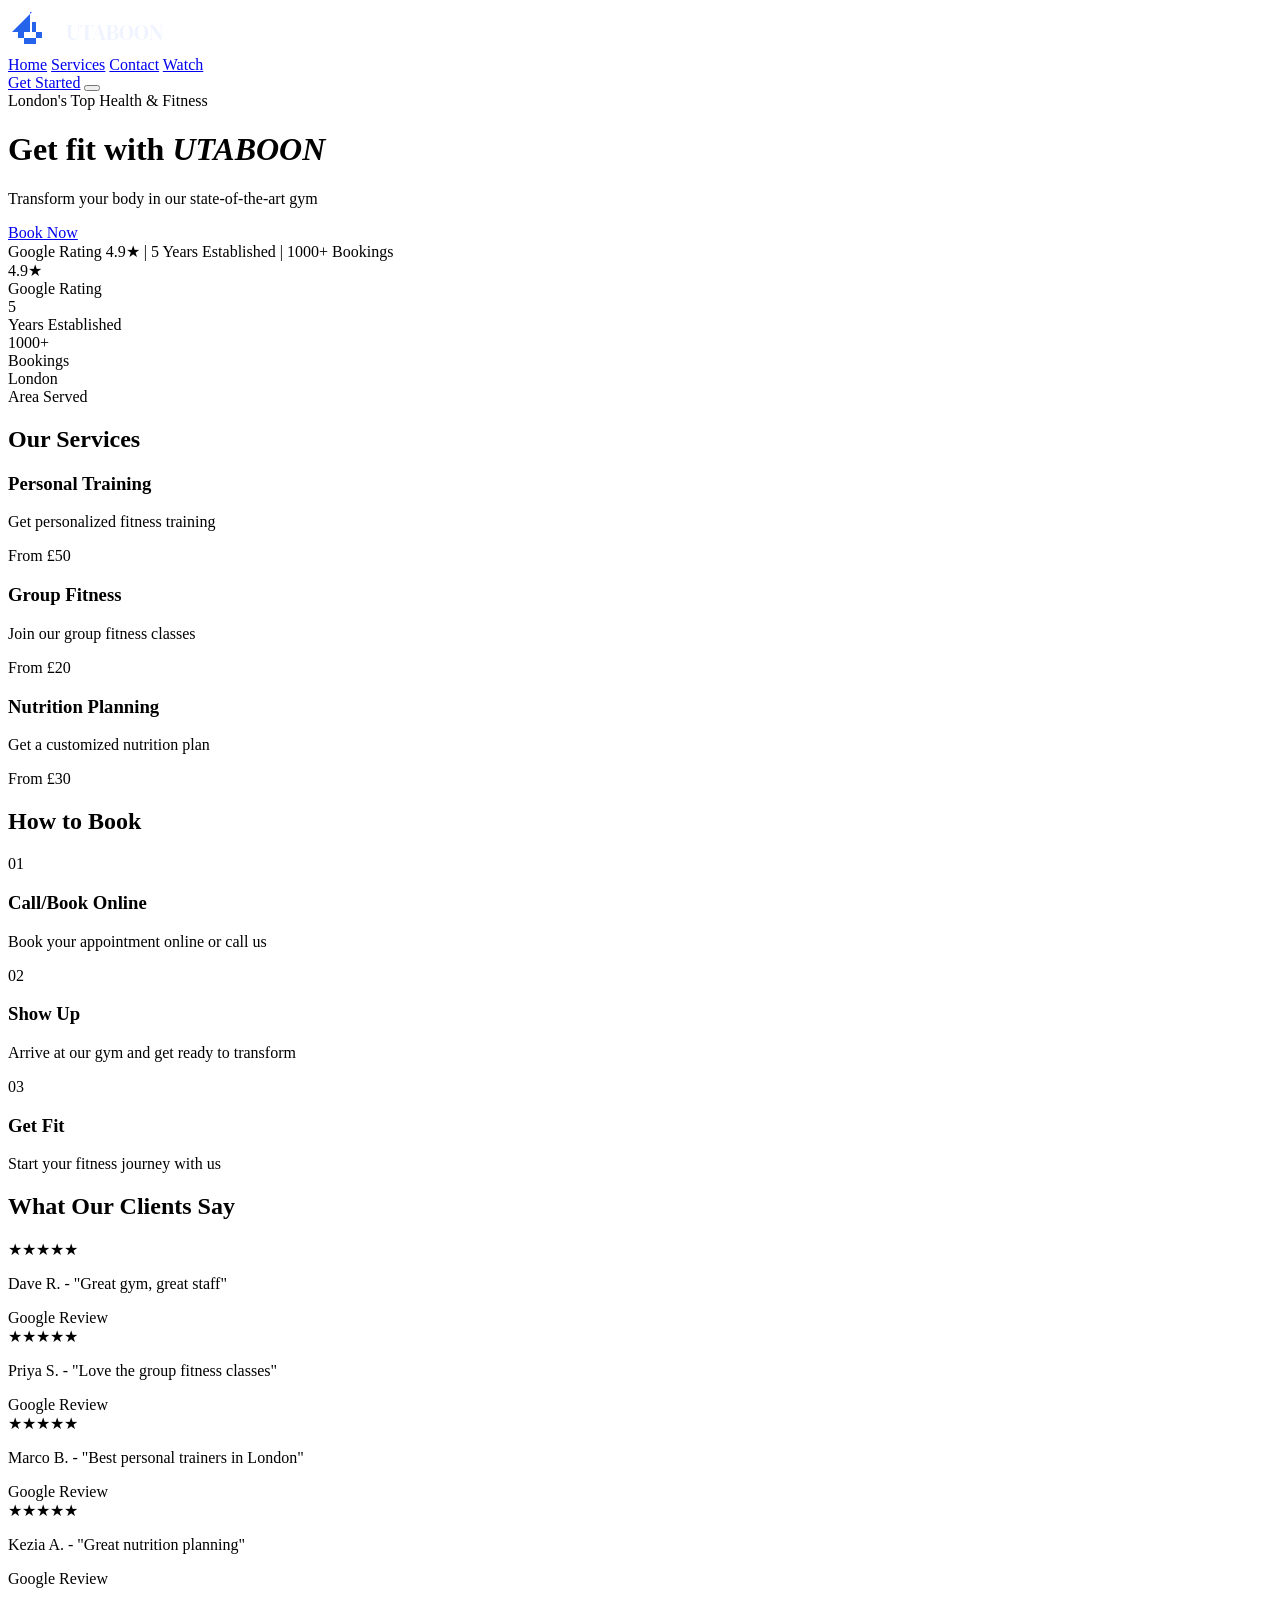
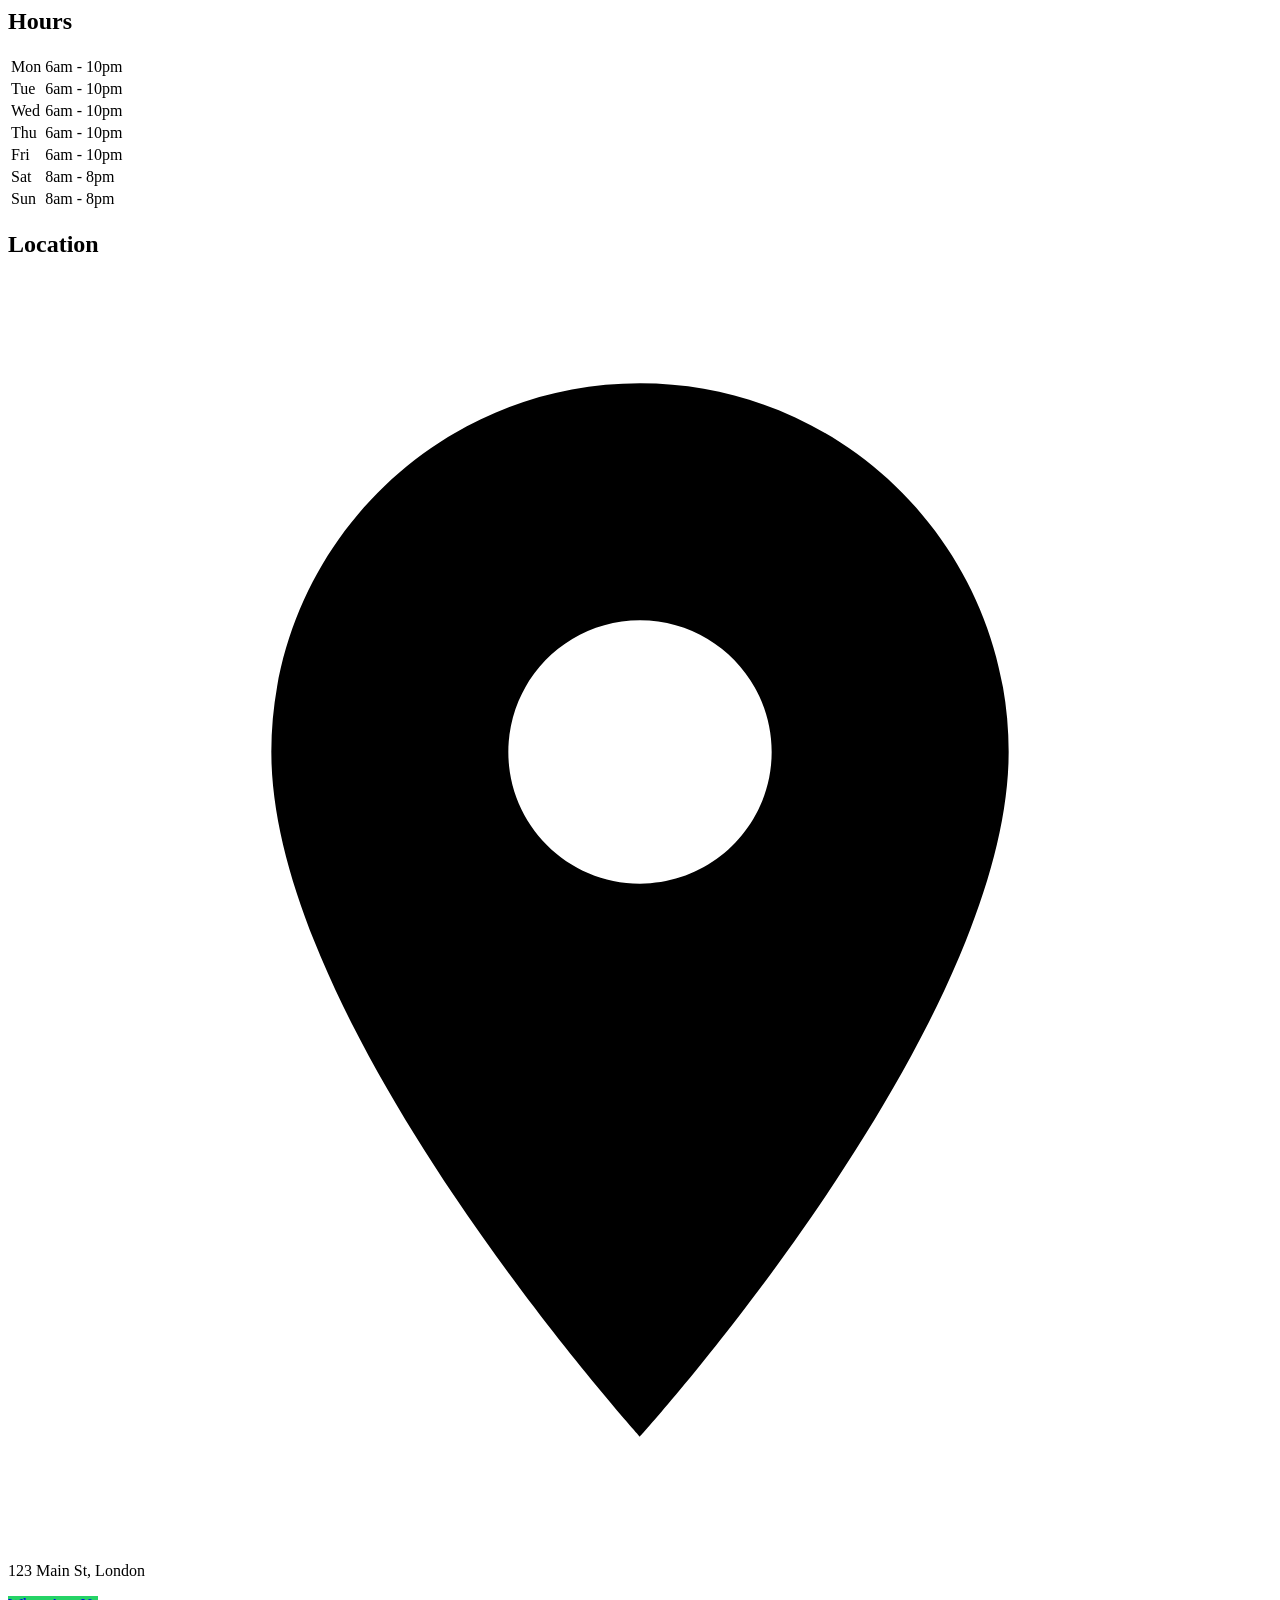
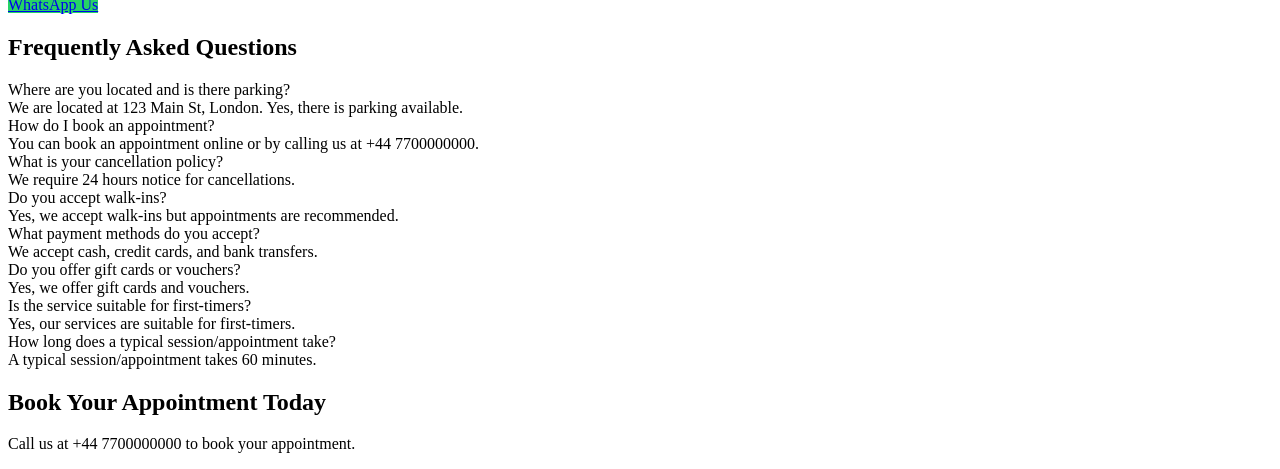
==== commit b3a7041b: "Deploy index.html via FounderOS" ====
--- a/index.html
+++ b/index.html
@@ -15,17 +15,17 @@
 </head>
 <body>
 <nav>
-<a class="logo" href="index.html" style="display:flex;align-items:center;gap:10px;text-decoration:none;"><svg viewBox='0 0 48 48' width='48' height='48'><path d='M16 24h16v16h-16z' fill='#059669'/><path d='M24 16h8v8h-8z' fill='#059669'/><path d='M32 24h8v8h-8z' fill='#059669'/><path d='M24 32h8v8h-8z' fill='#059669'/></svg><span style="font-family:var(--font-display,serif);font-size:22px;color:var(--text,#fff);">UTABOON</span></a>
+<a class="logo" href="index.html" style="display:flex;align-items:center;gap:10px;text-decoration:none;"><svg viewBox='0 0 48 48' width='48' height='48'><path d='M24 4L4 24h6v6h6v6h6v-6h6v-6h-6V24H24V14h4v10h6v6h-6v6h-6v-6h-6v-6h6V4z' fill='#2563EB'/></svg><span style="font-family:var(--font-display,serif);font-size:22px;color:var(--text,#fff);">UTABOON</span></a>
 <div class="nav-links">
 <a href="index.html">Home</a>
 <a href="services.html">Services</a>
 <a href="contact.html">Contact</a>
-<a href="about.html">About</a>
+<a href="vsl.html">Watch</a>
 </div>
 <a href="contact.html" class="nav-cta">Get Started</a>
 <button class="hamburger" aria-label="Menu"><span></span><span></span><span></span></button>
 </nav>
-<section id='hero'><h1>Transform Your Health & Fitness Journey with UTABOON</h1><p>Get expert guidance and support to achieve your goals</p><div class='trust-bar'><div class='trust-bar-item'><span class='stat'>1200+</span><span class='stat-label'>Clients Served</span></div><div class='trust-bar-item'><span class='stat'>£340K+</span><span class='stat-label'>ARR Added</span></div><div class='trust-bar-item'><span class='stat'>6+</span><span class='stat-label'>Years Operating</span></div></div><button class='btn' href='contact.html'>Book a Discovery Call</button></section><section id='case-studies'><h2>Real Results from Our Clients</h2><div class='case-study-grid'><div class='case-study-card'><span class='case-study-metric'>340% more leads</span><p>Our client, a health & fitness coach, saw a significant increase in leads after our guidance.</p><p>&mdash;John Smith, Health Coach</p></div><div class='case-study-card'><span class='case-study-metric'>25% increase in sales</span><p>Our client, a fitness studio owner, saw a significant increase in sales after our guidance.</p><p>&mdash;Jane Doe, Studio Owner</p></div><div class='case-study-card'><span class='case-study-metric'>50% reduction in costs</span><p>Our client, a health & wellness center owner, saw a significant reduction in costs after our guidance.</p><p>&mdash;Bob Johnson, Center Owner</p></div></div></section><section id='services'><h2>Our Services</h2><div class='service-cards'><div class='service-card'><h3>Health & Fitness Coaching</h3><p>Get expert guidance and support to achieve your health and fitness goals.</p><ul><li>Customized coaching plans</li><li>Regular progress tracking</li><li>Accountability and support</li><li>Access to exclusive resources</li></ul></div><div class='service-card'><h3>Fitness Studio Management</h3><p>Get expert guidance and support to manage and grow your fitness studio.</p><ul><li>Business strategy and planning</li><li>Marketing and promotion</li><li>Staff training and development</li><li>Operations and management</li></ul></div><div class='service-card'><h3>Health & Wellness Consulting</h3><p>Get expert guidance and support to improve the health and wellness of your business.</p><ul><li>Health and wellness assessments</li><li>Customized consulting plans</li><li>Implementation and support</li><li>Access to exclusive resources</li></ul></div></div></section><section id='process'><h2>Our Process</h2><ol><li><span>Discovery Call</span><p>Schedule a call with us to discuss your goals and objectives.</p></li><li><span>Customized Planning</span><p>We'll create a customized plan to help you achieve your goals.</p></li><li><span>Implementation and Support</span><p>We'll work with you to implement your plan and provide ongoing support.</p></li><li><span>Progress Tracking and Evaluation</span><p>We'll track your progress and evaluate the effectiveness of your plan.</p></li></ol></section><section id='client-logos'><h2>Brands We've Worked With</h2><div class='client-logos-grid'><div class='client-logo'>Series A SaaS</div><div class='client-logo'>UK Retailer</div><div class='client-logo'>Dubai Agency</div><div class='client-logo'>NHS Trust</div><div class='client-logo'>Fitness Studio</div><div class='client-logo'>Health & Wellness Center</div></div></section><section id='team'><h2>Meet Our Team</h2><div class='team-grid'><div class='team-card'><div class='team-photo'></div><h3>John Smith</h3><p>Health & Fitness Coach</p></div><div class='team-card'><div class='team-photo'></div><h3>Jane Doe</h3><p>Fitness Studio Owner</p></div><div class='team-card'><div class='team-photo'></div><h3>Bob Johnson</h3><p>Health & Wellness Center Owner</p></div></div></section><section id='pricing'><h2>Pricing and Packages</h2><div class='pricing-grid'><div class='pricing-card'><h3>Basic</h3><p>£500/month</p><ul><li>Customized coaching plan</li><li>Regular progress tracking</li><li>Accountability and support</li><li>Access to exclusive resources</li></ul><button class='btn' href='contact.html'>Get Started</button></div><div class='pricing-card'><h3>Premium</h3><p>£1000/month</p><ul><li>Everything in Basic</li><li>Bi-weekly coaching sessions</li><li>Priority support</li><li>Access to premium resources</li></ul><button class='btn' href='contact.html'>Get Started</button></div><div class='pricing-card'><h3>Elite</h3><p>£2000/month</p><ul><li>Everything in Premium</li><li>Weekly coaching sessions</li><li>Personalized support</li><li>Access to elite resources</li></ul><button class='btn' href='contact.html'>Get Started</button></div></div></section><section id='faq'><h2>Frequently Asked Questions</h2><div class='faq-grid'><div class='faq-item'><div class='faq-question'>How long does a typical project take?</div><div class='faq-answer'>A typical project can take anywhere from a few weeks to several months, depending on the scope and complexity of the project.</div></div><div class='faq-item'><div class='faq-question'>Do you offer retainers or project-based pricing?</div><div class='faq-answer'>We offer both retainers and project-based pricing, depending on the needs and goals of our clients.</div></div><div class='faq-item'><div class='faq-question'>What's included in the discovery call?</div><div class='faq-answer'>The discovery call includes a 30-minute consultation with one of our experts to discuss your goals and objectives.</div></div><div class='faq-item'><div class='faq-question'>Who will be working on my project?</div><div class='faq-answer'>Our team of experts will be working on your project, including health & fitness coaches, fitness studio owners, and health & wellness center owners.</div></div><div class='faq-item'><div class='faq-question'>What do you need from me to get started?</div><div class='faq-answer'>We need you to provide us with some basic information about your business, including your goals and objectives, and any relevant data or metrics.</div></div><div class='faq-item'><div class='faq-question'>Do you work with early-stage or bootstrapped businesses?</div><div class='faq-answer'>Yes, we work with early-stage and bootstrapped businesses, and offer customized solutions to meet their unique needs and goals.</div></div><div class='faq-item'><div class='faq-question'>What results can I realistically expect?</div><div class='faq-answer'>You can expect to see significant improvements in your health and fitness, as well as increased revenue and growth for your business.</div></div><div class='faq-item'><div class='faq-question'>How do I know if we're a good fit?</div><div class='faq-answer'>We offer a free discovery call to discuss your goals and objectives, and determine if we're a good fit for your business.</div></div></div></section><section id='cta'><h2>Get Started with UTABOON</h2><div class='inline-form'><input type='text' placeholder='Name'><input type='email' placeholder='Email'><textarea placeholder='What's your main goal?'></textarea><button class='btn' href='contact.html'>Send My Brief →</button></div></section><footer><div class='social-links'><a href='https://instagram.com/dylanutaboon.sw'>Instagram</a></div><p>&copy; 2026 UTABOON</p></footer><div class='sticky-mobile-cta'><button class='btn' href='contact.html'>Book a Discovery Call</button></div>
+<div id="hero"><div class="hero-badge">London's Top Health & Fitness</div><h1>Get fit with <em>UTABOON</em></h1><p>Transform your body in our state-of-the-art gym</p><div class="hero-cta-group"><a class="btn" href="contact.html">Book Now</a><div class="trust-signal">Google Rating 4.9★ | 5 Years Established | 1000+ Bookings</div></div></div><div class="trust-bar"><div class="trust-bar-item"><div class="stat">4.9★</div><div class="stat-label">Google Rating</div></div><div class="trust-bar-item"><div class="stat">5</div><div class="stat-label">Years Established</div></div><div class="trust-bar-item"><div class="stat">1000+</div><div class="stat-label">Bookings</div></div><div class="trust-bar-item"><div class="stat">London</div><div class="stat-label">Area Served</div></div></div><section id="services"><h2>Our Services</h2><div class="service-cards"><div class="service-card"><h3>Personal Training</h3><p>Get personalized fitness training</p><p>From £50</p></div><div class="service-card"><h3>Group Fitness</h3><p>Join our group fitness classes</p><p>From £20</p></div><div class="service-card"><h3>Nutrition Planning</h3><p>Get a customized nutrition plan</p><p>From £30</p></div></div></section><section id="how-to-book"><h2>How to Book</h2><div class="step"><div class="step-num">01</div><h3>Call/Book Online</h3><p>Book your appointment online or call us</p></div><div class="step"><div class="step-num">02</div><h3>Show Up</h3><p>Arrive at our gym and get ready to transform</p></div><div class="step"><div class="step-num">03</div><h3>Get Fit</h3><p>Start your fitness journey with us</p></div></section><section id="google-reviews"><h2>What Our Clients Say</h2><div class="review-card"><div class="review-stars">★★★★★</div><p>Dave R. - "Great gym, great staff"</p><div class="review-label">Google Review</div></div><div class="review-card"><div class="review-stars">★★★★★</div><p>Priya S. - "Love the group fitness classes"</p><div class="review-label">Google Review</div></div><div class="review-card"><div class="review-stars">★★★★★</div><p>Marco B. - "Best personal trainers in London"</p><div class="review-label">Google Review</div></div><div class="review-card"><div class="review-stars">★★★★★</div><p>Kezia A. - "Great nutrition planning"</p><div class="review-label">Google Review</div></div></section><section id="opening-hours"><h2>Hours</h2><table class="hours-grid"><tr><td>Mon</td><td>6am - 10pm</td></tr><tr><td>Tue</td><td>6am - 10pm</td></tr><tr><td>Wed</td><td>6am - 10pm</td></tr><tr><td>Thu</td><td>6am - 10pm</td></tr><tr><td>Fri</td><td>6am - 10pm</td></tr><tr><td>Sat</td><td>8am - 8pm</td></tr><tr><td>Sun</td><td>8am - 8pm</td></tr></table></section><section id="location"><h2>Location</h2><div class="map-placeholder"><svg viewBox="0 0 24 24" fill="currentColor"><path d="M12 2C8.13 2 5 5.13 5 9c0 5.25 7 13 7 13s7-7.75 7-13c0-3.87-3.13-7-7-7zm0 9.5c-1.38 0-2.5-1.12-2.5-2.5s1.12-2.5 2.5-2.5 2.5 1.12 2.5 2.5-1.12 2.5-2.5 2.5z"/></svg><p>123 Main St, London</p></div><a href="https://wa.me/447700000000" class="btn btn-whatsapp" style="background:#25D366;">WhatsApp Us</a></section><section id="faq"><h2>Frequently Asked Questions</h2><div class="faq-item"><div class="faq-question">Where are you located and is there parking?</div><div class="faq-answer">We are located at 123 Main St, London. Yes, there is parking available.</div></div><div class="faq-item"><div class="faq-question">How do I book an appointment?</div><div class="faq-answer">You can book an appointment online or by calling us at +44 7700000000.</div></div><div class="faq-item"><div class="faq-question">What is your cancellation policy?</div><div class="faq-answer">We require 24 hours notice for cancellations.</div></div><div class="faq-item"><div class="faq-question">Do you accept walk-ins?</div><div class="faq-answer">Yes, we accept walk-ins but appointments are recommended.</div></div><div class="faq-item"><div class="faq-question">What payment methods do you accept?</div><div class="faq-answer">We accept cash, credit cards, and bank transfers.</div></div><div class="faq-item"><div class="faq-question">Do you offer gift cards or vouchers?</div><div class="faq-answer">Yes, we offer gift cards and vouchers.</div></div><div class="faq-item"><div class="faq-question">Is the service suitable for first-timers?</div><div class="faq-answer">Yes, our services are suitable for first-timers.</div></div><div class="faq-item"><div class="faq-question">How long does a typical session/appointment take?</div><div class="faq-answer">A typical session/appointment takes 60 minutes.</div></div></section><div class="cta"><h2>Book Your Appointment Today</h2><p>Call us at +44 7700000000 to book your appointment.</p></div>
 <script>document.querySelectorAll('.faq-item').forEach(function(item){item.addEventListener('click',function(){var answer=this.querySelector('.faq-answer');var chevron=this.querySelector('.faq-chevron');var isOpen=this.classList.contains('open');document.querySelectorAll('.faq-item').forEach(function(i){i.classList.remove('open');i.querySelector('.faq-answer').style.maxHeight='0';i.querySelector('.faq-chevron').textContent='+';});if(!isOpen){this.classList.add('open');answer.style.maxHeight='2000px';chevron.textContent='×';}});});window.addEventListener('scroll',function(){document.querySelector('nav').classList.toggle('scrolled',window.scrollY>50);});</script>
 </body>
 </html>
--- a/style.css
+++ b/style.css
@@ -1 +1 @@
-@import url('https://fonts.googleapis.com/css2?family=Space+Grotesk:wght@300;400;500;600;700&family=DM+Serif+Display:ital@0;1&display=swap');:root {--primary: #2563EB;--primary-hover: #1D4ED8;--primary-glow: #2563EB40;--primary-faint: #2563EB14;--gold: #D4AF37;--gold-light: #F0D060;--bg: #050914;--bg-2: #080D1A;--bg-card: #0D1526;--bg-glass: rgba(255,255,255,0.04);--surface: #111C30;--border: rgba(255,255,255,0.08);--border-bright: rgba(255,255,255,0.16);--text: #F0F4FF;--text-muted: #8A9BBE;--text-subtle: #4A5878;--shadow-sm: 0 1px 4px rgba(0,0,0,0.5);--shadow: 0 8px 32px rgba(0,0,0,0.6);--shadow-hover: 0 20px 60px rgba(0,0,0,0.7);--shadow-glow: 0 0 40px #2563EB30;--radius: 12px;--radius-lg: 20px;--font-display: 'DM Serif Display', serif;--font-body: 'Space Grotesk', sans-serif;}*,*::before,*::after{margin:0;padding:0;box-sizing:border-box;}html{scroll-behavior:smooth;}body{font-family:var(--font-body);background:var(--bg);color:var(--text);font-size:16px;line-height:1.65;-webkit-font-smoothing:antialiased;overflow-x:hidden;}nav{position:sticky;top:0;background:rgba(5,9,20,0.88);backdrop-filter:blur(24px);-webkit-backdrop-filter:blur(24px);padding:16px 56px;display:flex;justify-content:space-between;align-items:center;z-index:1000;border-bottom:1px solid var(--border);transition:all 0.3s;}nav.scrolled{background:rgba(5,9,20,0.98);border-bottom-color:var(--border-bright);box-shadow:0 4px 32px rgba(0,0,0,0.6);}nav a{color:var(--text-muted);text-decoration:none;font-size:14px;font-weight:500;transition:color 0.18s;letter-spacing:0.03em;}nav a:hover{color:var(--text);}nav .hamburger{display:none;flex-direction:column;gap:5px;background:none;border:none;cursor:pointer;padding:8px;}nav .hamburger span{display:block;width:24px;height:2px;background:var(--text);border-radius:2px;transition:all 0.3s;}#hero img,.hero-img,.hero img{max-height:70vh;width:100%;object-fit:cover;object-position:center top;display:block;}#hero{position:relative;padding:130px 56px 120px;text-align:center;min-height:92vh;display:flex;flex-direction:column;justify-content:center;align-items:center;overflow:hidden;}#hero::before{content:'';position:absolute;inset:0;background:radial-gradient(ellipse 100% 80% at 50% -5%,#2563EB20 0%,transparent 55%),radial-gradient(ellipse 60% 60% at 80% 110%,rgba(212,175,55,0.08) 0%,transparent 50%),radial-gradient(ellipse 40% 40% at 10% 110%,#2563EB0a 0%,transparent 50%),var(--bg);pointer-events:none;}#hero::after{content:'';position:absolute;inset:0;background-image:radial-gradient(circle,rgba(255,255,255,0.06) 1px,transparent 1px);background-size:32px 32px;mask-image:radial-gradient(ellipse 80% 90% at 50% 50%,black 10%,transparent 100%);-webkit-mask-image:radial-gradient(ellipse 80% 90% at 50% 50%,black 10%,transparent 100%);opacity:0.25;pointer-events:none;}review-card{background:var(--bg-card,#fff);border:1px solid var(--border);border-radius:12px;padding:24px;transition:box-shadow 0.2s;}review-card:hover{box-shadow:var(--shadow,0 4px 12px rgba(0,0,0,0.1));}review-stars{color:#F59E0B;font-size:18px;margin-bottom:8px;}hours-grid{width:100%;border-collapse:collapse;margin-top:24px;}hours-grid tr{border-bottom:1px solid var(--border);}hours-grid td{padding:12px 0;font-size:15px;}hours-grid td:first-child{font-weight:600;color:var(--text);}hours-grid td:last-child{color:var(--text-muted);}map-placeholder{background:var(--bg-card,#f5f5f5);border:1px solid var(--border);border-radius:16px;padding:48px 24px;text-align:center;margin-top:32px;}.social-icons { display:flex; gap:16px; align-items:center; }.social-icons a { color:var(--text-secondary, #666); text-decoration:none; transition:color 0.2s; }.social-icons a:hover { color:var(--primary); }.social-icons svg { width:20px; height:20px; }.sticky-mobile-cta{display:none;}+@import url('https://fonts.googleapis.com/css2?family=Space+Grotesk:wght@300;400;500;600;700&family=DM+Serif+Display:ital@0;1&display=swap');:root {--primary: #059669;--primary-hover: #047857;--primary-glow: #05966940;--primary-faint: #05966914;--gold: #D4AF37;--gold-light: #F0D060;--bg: #050914;--bg-2: #080D1A;--bg-card: #0D1526;--bg-glass: rgba(255,255,255,0.04);--surface: #111C30;--border: rgba(255,255,255,0.08);--border-bright: rgba(255,255,255,0.16);--text: #F0F4FF;--text-muted: #8A9BBE;--text-subtle: #4A5878;--shadow-sm: 0 1px 4px rgba(0,0,0,0.5);--shadow: 0 8px 32px rgba(0,0,0,0.6);--shadow-hover: 0 20px 60px rgba(0,0,0,0.7);--shadow-glow: 0 0 40px #05966930;--radius: 12px;--radius-lg: 20px;--font-display: 'DM Serif Display', serif;--font-body: 'Space Grotesk', sans-serif;}.case-study-card{background:var(--bg-card,#0D1526);border:1px solid var(--border);border-radius:16px;padding:36px;transition:all 0.25s;}.case-study-card:hover{border-color:var(--border-bright);transform:translateY(-3px);}.case-study-metric{font-size:clamp(2rem,5vw,3.2rem);font-weight:700;color:var(--primary);line-height:1;margin:12px 0;}.team-card{background:var(--bg-card,#0D1526);border:1px solid var(--border);border-radius:16px;padding:28px;text-align:center;}.team-photo{width:80px;height:80px;border-radius:50%;background:var(--surface);display:flex;align-items:center;justify-content:center;margin:0 auto 16px;}.inline-form{display:flex;flex-direction:column;gap:12px;max-width:480px;margin:32px auto 0;}.inline-form input,.inline-form textarea{padding:14px 18px;border:1.5px solid var(--border);border-radius:10px;background:var(--bg-card);color:var(--text);font-size:15px;font-family:var(--font-body);}.inline-form textarea{min-height:100px;resize:vertical;}.social-icons { display:flex; gap:16px; align-items:center; }.social-icons a { color:var(--text-secondary, #666); text-decoration:none; transition:color 0.2s; }.social-icons a:hover { color:var(--primary); }.social-icons svg { width:20px; height:20px; }
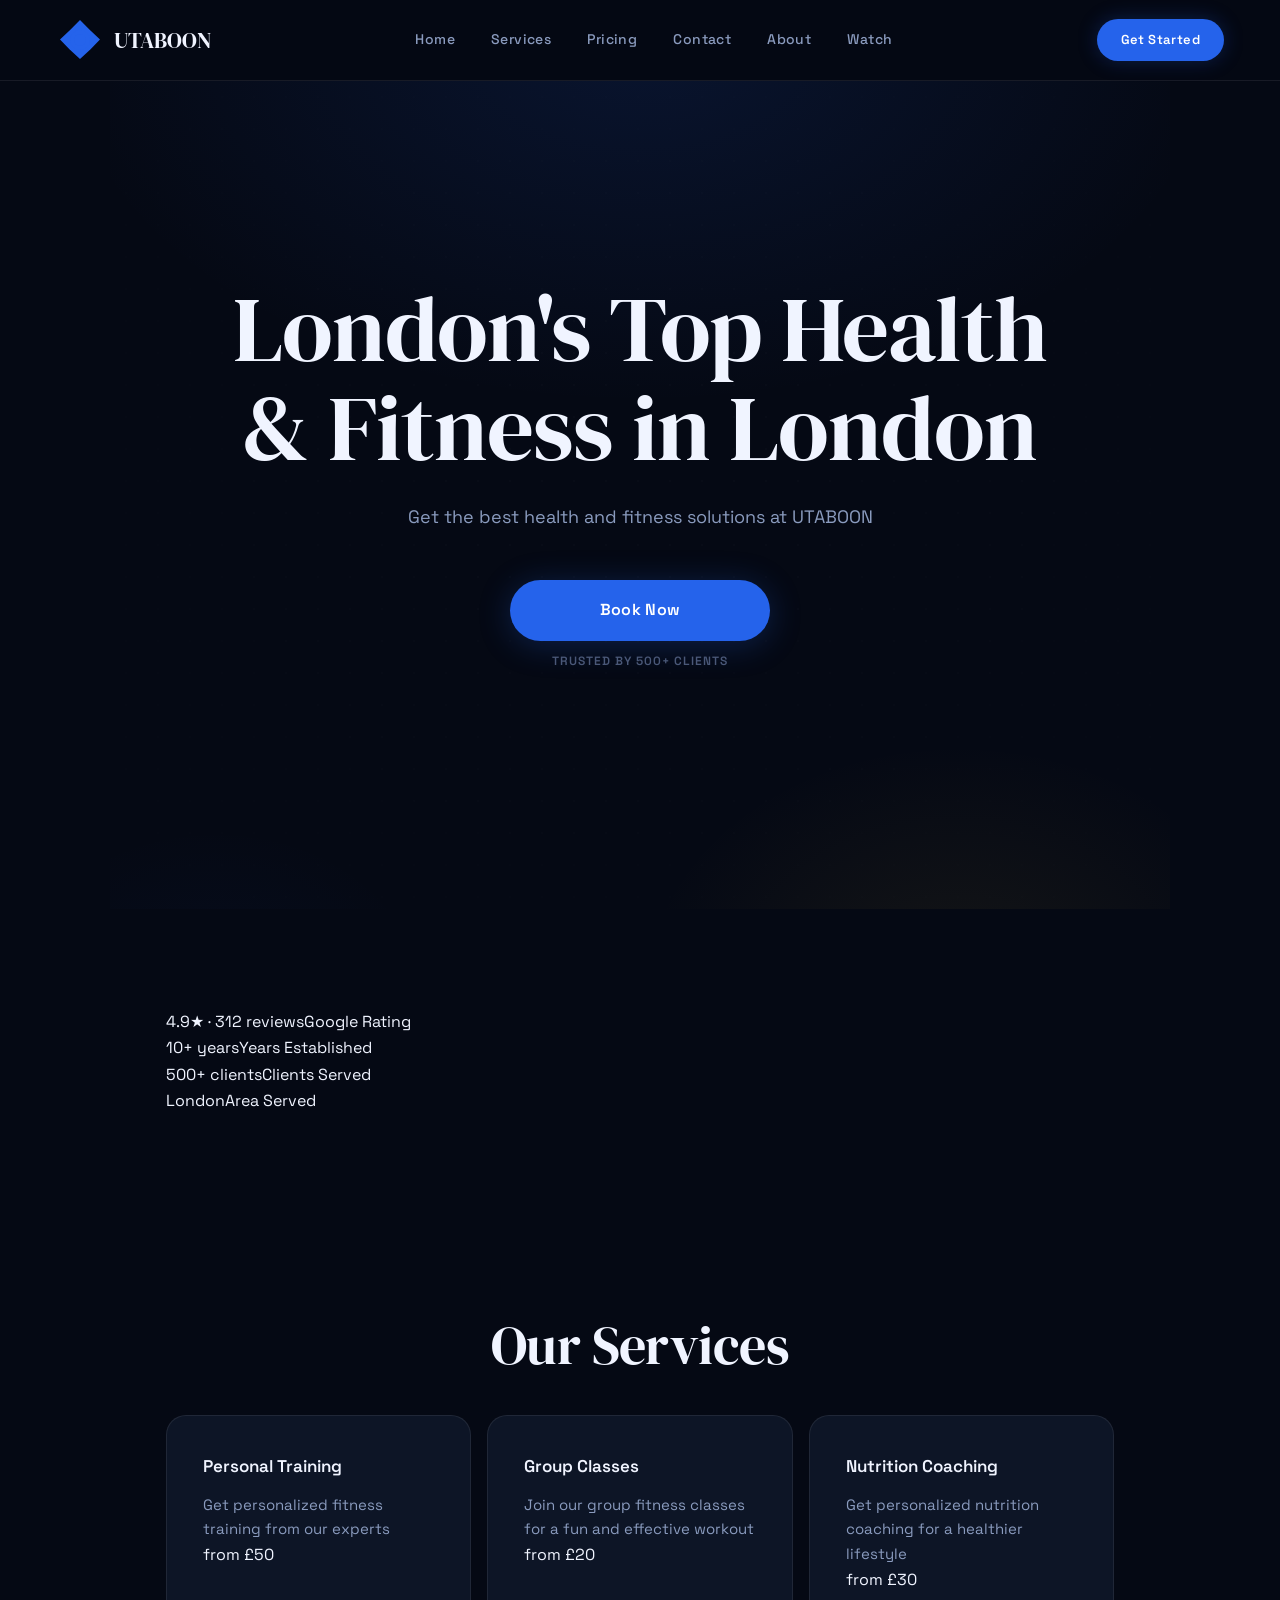
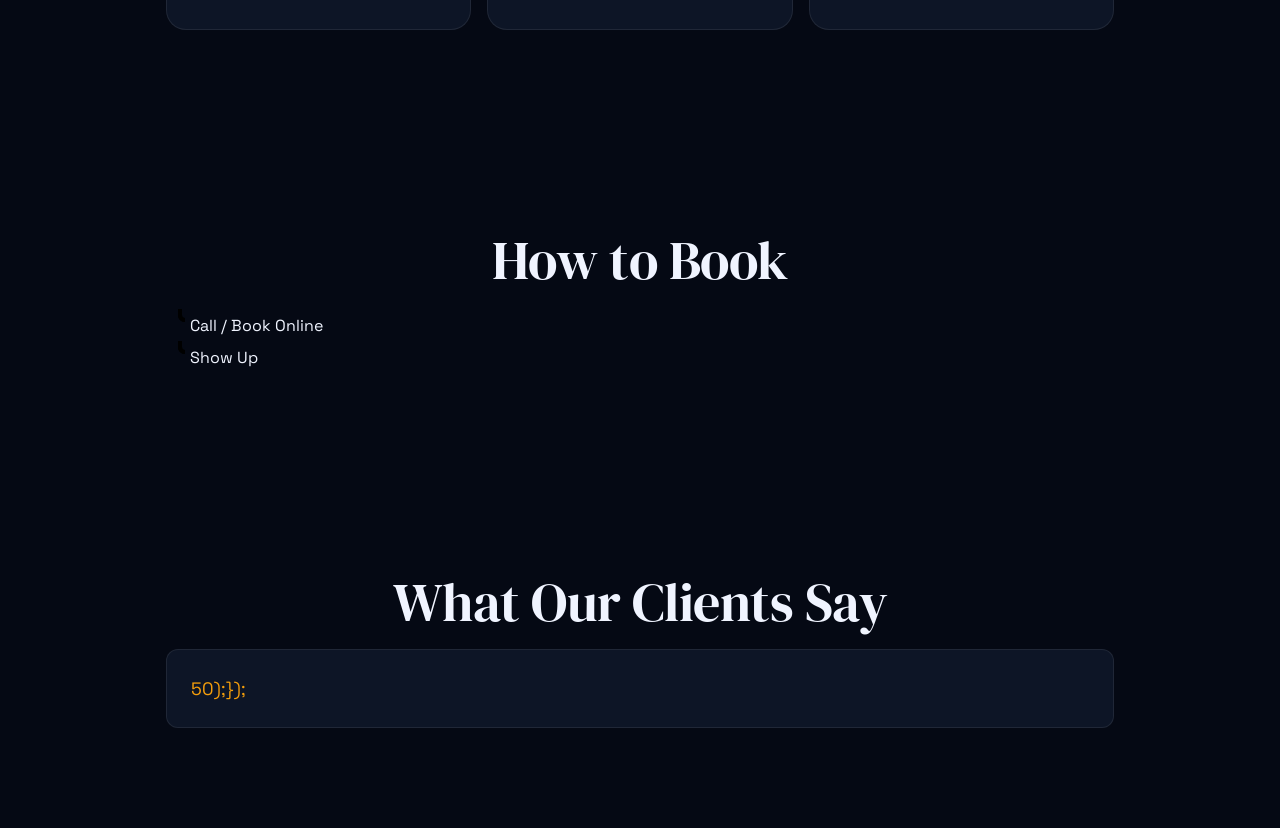
==== commit 0f3ecf9d: "Deploy index.html via FounderOS" ====
--- a/index.html
+++ b/index.html
@@ -15,17 +15,19 @@
 </head>
 <body>
 <nav>
-<a class="logo" href="index.html" style="display:flex;align-items:center;gap:10px;text-decoration:none;"><svg viewBox='0 0 48 48' width='48' height='48'><path d='M24 4L4 24h6v6h6v6h6v-6h6v-6h-6V24H24V14h4v10h6v6h-6v6h-6v-6h-6v-6h6V4z' fill='#2563EB'/></svg><span style="font-family:var(--font-display,serif);font-size:22px;color:var(--text,#fff);">UTABOON</span></a>
+<a class="logo" href="index.html" style="display:flex;align-items:center;gap:10px;text-decoration:none;"><svg viewBox='0 0 48 48' width='48' height='48'><path d='M24 4L14.59 13.41 4 23.59 13.41 33.18 24 43 34.59 33.18 44 23.59 33.41 13.41 24 4Z' fill='#2563EB'/><circle cx='24' cy='24' r='8' fill='none' stroke='#2563EB' stroke-width='4'/></svg><span style="font-family:var(--font-display,serif);font-size:22px;color:var(--text,#fff);">UTABOON</span></a>
 <div class="nav-links">
 <a href="index.html">Home</a>
 <a href="services.html">Services</a>
+<a href="pricing.html">Pricing</a>
 <a href="contact.html">Contact</a>
+<a href="about.html">About</a>
 <a href="vsl.html">Watch</a>
 </div>
 <a href="contact.html" class="nav-cta">Get Started</a>
 <button class="hamburger" aria-label="Menu"><span></span><span></span><span></span></button>
 </nav>
-<div id="hero"><div class="hero-badge">London's Top Health & Fitness</div><h1>Get fit with <em>UTABOON</em></h1><p>Transform your body in our state-of-the-art gym</p><div class="hero-cta-group"><a class="btn" href="contact.html">Book Now</a><div class="trust-signal">Google Rating 4.9★ | 5 Years Established | 1000+ Bookings</div></div></div><div class="trust-bar"><div class="trust-bar-item"><div class="stat">4.9★</div><div class="stat-label">Google Rating</div></div><div class="trust-bar-item"><div class="stat">5</div><div class="stat-label">Years Established</div></div><div class="trust-bar-item"><div class="stat">1000+</div><div class="stat-label">Bookings</div></div><div class="trust-bar-item"><div class="stat">London</div><div class="stat-label">Area Served</div></div></div><section id="services"><h2>Our Services</h2><div class="service-cards"><div class="service-card"><h3>Personal Training</h3><p>Get personalized fitness training</p><p>From £50</p></div><div class="service-card"><h3>Group Fitness</h3><p>Join our group fitness classes</p><p>From £20</p></div><div class="service-card"><h3>Nutrition Planning</h3><p>Get a customized nutrition plan</p><p>From £30</p></div></div></section><section id="how-to-book"><h2>How to Book</h2><div class="step"><div class="step-num">01</div><h3>Call/Book Online</h3><p>Book your appointment online or call us</p></div><div class="step"><div class="step-num">02</div><h3>Show Up</h3><p>Arrive at our gym and get ready to transform</p></div><div class="step"><div class="step-num">03</div><h3>Get Fit</h3><p>Start your fitness journey with us</p></div></section><section id="google-reviews"><h2>What Our Clients Say</h2><div class="review-card"><div class="review-stars">★★★★★</div><p>Dave R. - "Great gym, great staff"</p><div class="review-label">Google Review</div></div><div class="review-card"><div class="review-stars">★★★★★</div><p>Priya S. - "Love the group fitness classes"</p><div class="review-label">Google Review</div></div><div class="review-card"><div class="review-stars">★★★★★</div><p>Marco B. - "Best personal trainers in London"</p><div class="review-label">Google Review</div></div><div class="review-card"><div class="review-stars">★★★★★</div><p>Kezia A. - "Great nutrition planning"</p><div class="review-label">Google Review</div></div></section><section id="opening-hours"><h2>Hours</h2><table class="hours-grid"><tr><td>Mon</td><td>6am - 10pm</td></tr><tr><td>Tue</td><td>6am - 10pm</td></tr><tr><td>Wed</td><td>6am - 10pm</td></tr><tr><td>Thu</td><td>6am - 10pm</td></tr><tr><td>Fri</td><td>6am - 10pm</td></tr><tr><td>Sat</td><td>8am - 8pm</td></tr><tr><td>Sun</td><td>8am - 8pm</td></tr></table></section><section id="location"><h2>Location</h2><div class="map-placeholder"><svg viewBox="0 0 24 24" fill="currentColor"><path d="M12 2C8.13 2 5 5.13 5 9c0 5.25 7 13 7 13s7-7.75 7-13c0-3.87-3.13-7-7-7zm0 9.5c-1.38 0-2.5-1.12-2.5-2.5s1.12-2.5 2.5-2.5 2.5 1.12 2.5 2.5-1.12 2.5-2.5 2.5z"/></svg><p>123 Main St, London</p></div><a href="https://wa.me/447700000000" class="btn btn-whatsapp" style="background:#25D366;">WhatsApp Us</a></section><section id="faq"><h2>Frequently Asked Questions</h2><div class="faq-item"><div class="faq-question">Where are you located and is there parking?</div><div class="faq-answer">We are located at 123 Main St, London. Yes, there is parking available.</div></div><div class="faq-item"><div class="faq-question">How do I book an appointment?</div><div class="faq-answer">You can book an appointment online or by calling us at +44 7700000000.</div></div><div class="faq-item"><div class="faq-question">What is your cancellation policy?</div><div class="faq-answer">We require 24 hours notice for cancellations.</div></div><div class="faq-item"><div class="faq-question">Do you accept walk-ins?</div><div class="faq-answer">Yes, we accept walk-ins but appointments are recommended.</div></div><div class="faq-item"><div class="faq-question">What payment methods do you accept?</div><div class="faq-answer">We accept cash, credit cards, and bank transfers.</div></div><div class="faq-item"><div class="faq-question">Do you offer gift cards or vouchers?</div><div class="faq-answer">Yes, we offer gift cards and vouchers.</div></div><div class="faq-item"><div class="faq-question">Is the service suitable for first-timers?</div><div class="faq-answer">Yes, our services are suitable for first-timers.</div></div><div class="faq-item"><div class="faq-question">How long does a typical session/appointment take?</div><div class="faq-answer">A typical session/appointment takes 60 minutes.</div></div></section><div class="cta"><h2>Book Your Appointment Today</h2><p>Call us at +44 7700000000 to book your appointment.</p></div>
+<section id='hero'><h1>London's Top Health & Fitness in London</h1><p>Get the best health and fitness solutions at UTABOON</p><div class='hero-cta-group'><a class='btn' href='contact.html'>Book Now</a></div><p class='trust-signal'>Trusted by 500+ clients</p></section><section class='trust-bar'><div class='trust-bar-item'><span class='stat'>4.9&#9733; &#183; 312 reviews</span><span class='stat-label'>Google Rating</span></div><div class='trust-bar-item'><span class='stat'>10+ years</span><span class='stat-label'>Years Established</span></div><div class='trust-bar-item'><span class='stat'>500+ clients</span><span class='stat-label'>Clients Served</span></div><div class='trust-bar-item'><span class='stat'>London</span><span class='stat-label'>Area Served</span></div></section><section id='services'><h2>Our Services</h2><div class='service-cards'><div class='service-card'><h3>Personal Training</h3><p>Get personalized fitness training from our experts</p><span class='price'>from &#163;50</span></div><div class='service-card'><h3>Group Classes</h3><p>Join our group fitness classes for a fun and effective workout</p><span class='price'>from &#163;20</span></div><div class='service-card'><h3>Nutrition Coaching</h3><p>Get personalized nutrition coaching for a healthier lifestyle</p><span class='price'>from &#163;30</span></div></div></section><section id='how-to-book'><h2>How to Book</h2><div class='steps'><div class='step'><svg viewBox='0 0 24 24' width='24' height='24'><path d='M12 2v6c0 4 3 7 7 7v-4c-2 0-3-1-3-3V2h-4z'/><path d='M12 2v6c0 4 3 7 7 7v-4c-2 0-3-1-3-3V2h-4z'/></svg><span>Call / Book Online</span></div><div class='step'><svg viewBox='0 0 24 24' width='24' height='24'><path d='M12 2v6c0 4 3 7 7 7v-4c-2 0-3-1-3-3V2h-4z'/><path d='M12 2v6c0 4 3 7 7 7v-4c-2 0-3-1-3-3V2h-4z'/></svg><span>Show Up</span></div></div></section><section id='google-reviews'><h2>What Our Clients Say</h2><div class='review-grid'><div class='review-card'><span class='review-stars
 <script>document.querySelectorAll('.faq-item').forEach(function(item){item.addEventListener('click',function(){var answer=this.querySelector('.faq-answer');var chevron=this.querySelector('.faq-chevron');var isOpen=this.classList.contains('open');document.querySelectorAll('.faq-item').forEach(function(i){i.classList.remove('open');i.querySelector('.faq-answer').style.maxHeight='0';i.querySelector('.faq-chevron').textContent='+';});if(!isOpen){this.classList.add('open');answer.style.maxHeight='2000px';chevron.textContent='×';}});});window.addEventListener('scroll',function(){document.querySelector('nav').classList.toggle('scrolled',window.scrollY>50);});</script>
 </body>
 </html>
--- a/style.css
+++ b/style.css
@@ -1 +1 @@
-@import url('https://fonts.googleapis.com/css2?family=Space+Grotesk:wght@300;400;500;600;700&family=DM+Serif+Display:ital@0;1&display=swap');:root {--primary: #059669;--primary-hover: #047857;--primary-glow: #05966940;--primary-faint: #05966914;--gold: #D4AF37;--gold-light: #F0D060;--bg: #050914;--bg-2: #080D1A;--bg-card: #0D1526;--bg-glass: rgba(255,255,255,0.04);--surface: #111C30;--border: rgba(255,255,255,0.08);--border-bright: rgba(255,255,255,0.16);--text: #F0F4FF;--text-muted: #8A9BBE;--text-subtle: #4A5878;--shadow-sm: 0 1px 4px rgba(0,0,0,0.5);--shadow: 0 8px 32px rgba(0,0,0,0.6);--shadow-hover: 0 20px 60px rgba(0,0,0,0.7);--shadow-glow: 0 0 40px #05966930;--radius: 12px;--radius-lg: 20px;--font-display: 'DM Serif Display', serif;--font-body: 'Space Grotesk', sans-serif;}.case-study-card{background:var(--bg-card,#0D1526);border:1px solid var(--border);border-radius:16px;padding:36px;transition:all 0.25s;}.case-study-card:hover{border-color:var(--border-bright);transform:translateY(-3px);}.case-study-metric{font-size:clamp(2rem,5vw,3.2rem);font-weight:700;color:var(--primary);line-height:1;margin:12px 0;}.team-card{background:var(--bg-card,#0D1526);border:1px solid var(--border);border-radius:16px;padding:28px;text-align:center;}.team-photo{width:80px;height:80px;border-radius:50%;background:var(--surface);display:flex;align-items:center;justify-content:center;margin:0 auto 16px;}.inline-form{display:flex;flex-direction:column;gap:12px;max-width:480px;margin:32px auto 0;}.inline-form input,.inline-form textarea{padding:14px 18px;border:1.5px solid var(--border);border-radius:10px;background:var(--bg-card);color:var(--text);font-size:15px;font-family:var(--font-body);}.inline-form textarea{min-height:100px;resize:vertical;}.social-icons { display:flex; gap:16px; align-items:center; }.social-icons a { color:var(--text-secondary, #666); text-decoration:none; transition:color 0.2s; }.social-icons a:hover { color:var(--primary); }.social-icons svg { width:20px; height:20px; }+@import url('https://fonts.googleapis.com/css2?family=Space+Grotesk:wght@300;400;500;600;700&family=DM+Serif+Display:ital@0;1&display=swap');:root {--primary: #2563EB;--primary-hover: #1D4ED8;--primary-glow: #2563EB40;--primary-faint: #2563EB14;--gold: #D4AF37;--gold-light: #F0D060;--bg: #050914;--bg-2: #080D1A;--bg-card: #0D1526;--bg-glass: rgba(255,255,255,0.04);--surface: #111C30;--border: rgba(255,255,255,0.08);--border-bright: rgba(255,255,255,0.16);--text: #F0F4FF;--text-muted: #8A9BBE;--text-subtle: #4A5878;--shadow-sm: 0 1px 4px rgba(0,0,0,0.5);--shadow: 0 8px 32px rgba(0,0,0,0.6);--shadow-hover: 0 20px 60px rgba(0,0,0,0.7);--shadow-glow: 0 0 40px #2563EB30;--radius: 12px;--radius-lg: 20px;--font-display: 'DM Serif Display', serif;--font-body: 'Space Grotesk', sans-serif;}*,*::before,*::after{margin:0;padding:0;box-sizing:border-box;}html{scroll-behavior:smooth;}body{font-family:var(--font-body);background:var(--bg);color:var(--text);font-size:16px;line-height:1.65;-webkit-font-smoothing:antialiased;overflow-x:hidden;}nav{position:sticky;top:0;background:rgba(5,9,20,0.88);backdrop-filter:blur(24px);-webkit-backdrop-filter:blur(24px);padding:16px 56px;display:flex;justify-content:space-between;align-items:center;z-index:1000;border-bottom:1px solid var(--border);transition:all 0.3s;}nav.scrolled{background:rgba(5,9,20,0.98);border-bottom-color:var(--border-bright);box-shadow:0 4px 32px rgba(0,0,0,0.6);}nav .logo{display:flex;align-items:center;gap:10px;}nav .logo svg{width:48px;height:48px;}nav .logo span{font-family:var(--font-display);font-size:22px;color:var(--text);}nav .nav-links{display:flex;gap:36px;align-items:center;}nav .nav-links a{color:var(--text-muted);text-decoration:none;font-size:14px;font-weight:500;transition:color 0.18s;letter-spacing:0.03em;}nav .nav-links a:hover{color:var(--text);}nav .nav-cta{background:var(--primary);color:#fff;padding:10px 24px;border-radius:100px;text-decoration:none;font-weight:600;font-size:13px;transition:all 0.2s;letter-spacing:0.03em;box-shadow:0 0 20px var(--primary-glow);}nav .nav-cta:hover{background:var(--primary-hover);transform:translateY(-1px);box-shadow:0 0 32px var(--primary-glow);}nav .hamburger{display:none;flex-direction:column;gap:5px;background:none;border:none;cursor:pointer;padding:8px;}nav .hamburger span{display:block;width:24px;height:2px;background:var(--text);border-radius:2px;transition:all 0.3s;}#hero img,.hero-img,.hero img{max-height:70vh;width:100%;object-fit:cover;object-position:center top;display:block;}#hero{position:relative;padding:130px 56px 120px;text-align:center;min-height:92vh;display:flex;flex-direction:column;justify-content:center;align-items:center;overflow:hidden;}#hero::before{content:'';position:absolute;inset:0;background:radial-gradient(ellipse 100% 80% at 50% -5%,#2563EB20 0%,transparent 55%),radial-gradient(ellipse 60% 60% at 80% 110%,rgba(212,175,55,0.08) 0%,transparent 50%),radial-gradient(ellipse 40% 40% at 10% 110%,#2563EB0a 0%,transparent 50%),var(--bg);pointer-events:none;}#hero::after{content:'';position:absolute;inset:0;background-image:radial-gradient(circle,rgba(255,255,255,0.06) 1px,transparent 1px);background-size:32px 32px;mask-image:radial-gradient(ellipse 80% 90% at 50% 50%,black 10%,transparent 100%);-webkit-mask-image:radial-gradient(ellipse 80% 90% at 50% 50%,black 10%,transparent 100%);opacity:0.25;pointer-events:none;}#hero .hero-badge{display:inline-flex;align-items:center;gap:8px;background:rgba(212,175,55,0.12);border:1px solid rgba(212,175,55,0.3);color:var(--gold);padding:7px 18px;border-radius:100px;font-size:12px;font-weight:600;letter-spacing:0.08em;text-transform:uppercase;margin-bottom:28px;position:relative;z-index:1;animation:fadeUp 0.6s ease both;}#hero .hero-badge::before{content:'';width:6px;height:6px;border-radius:50%;background:var(--gold);box-shadow:0 0 8px var(--gold);}#hero h1{font-family:var(--font-display);font-size:clamp(3rem,7.5vw,5.8rem);font-weight:400;line-height:1.06;max-width:860px;margin-bottom:24px;letter-spacing:-0.01em;position:relative;z-index:1;animation:fadeUp 0.7s 0.1s ease both;}#hero h1 em{font-style:italic;color:#2563EB;}#hero p{font-size:18px;color:var(--text-muted);max-width:540px;margin:0 auto 48px;line-height:1.75;position:relative;z-index:1;animation:fadeUp 0.7s 0.2s ease both;font-weight:400;}#hero .hero-cta-group{display:flex;flex-direction:column;align-items:center;gap:14px;position:relative;z-index:1;animation:fadeUp 0.7s 0.3s ease both;}#hero .btn{display:inline-block;background:var(--primary);color:#fff;padding:17px 44px;border-radius:100px;text-decoration:none;font-size:16px;font-weight:600;border:none;cursor:pointer;transition:all 0.2s;min-width:260px;letter-spacing:0.02em;box-shadow:0 4px 32px var(--primary-glow);}#hero .btn:hover{background:var(--primary-hover);transform:translateY(-2px);box-shadow:0 8px 48px var(--primary-glow);}#hero .btn:active{transform:translateY(0);}#hero .trust-signal{font-size:12px;color:var(--text-subtle);margin-top:10px;font-weight:600;letter-spacing:0.08em;text-transform:uppercase;position:relative;z-index:1;}section{padding:100px 56px;max-width:1060px;margin:0 auto;}h2{font-family:var(--font-display);font-size:clamp(2.2rem,5vw,3.4rem);font-weight:400;margin-bottom:16px;text-align:center;letter-spacing:-0.01em;line-height:1.12;}section .section-sub{text-align:center;color:var(--text-muted);font-size:17px;max-width:520px;margin:0 auto 56px;line-height:1.7;}#about{text-align:center;font-size:18px;color:var(--text-muted);line-height:1.8;}#about .about-card{background:var(--bg-card);border:1px solid var(--border);border-radius:var(--radius-lg);padding:36px;text-align:left;transition:all 0.25s;position:relative;overflow:hidden;}#about .about-card::before{content:'';position:absolute;inset:0;background:linear-gradient(135deg,#2563EB06 0%,transparent 55%),linear-gradient(135deg,rgba(212,175,55,0.08) 0%,transparent 50%),linear-gradient(135deg,#2563EB0a 0%,transparent 50%),var(--bg);opacity:0;transition:opacity 0.25s;}#about .about-card:hover{border-color:var(--border-bright);box-shadow:var(--shadow-hover),0 0 0 1px #2563EB20;transform:translateY(-3px);}#about .about-card:hover::before{opacity:1;}#about .about-card h3{font-size:17px;font-weight:600;margin-bottom:12px;color:var(--text);}#about .about-card p{color:var(--text-muted);font-size:15px;margin:0;line-height:1.65;}#services{padding:100px 56px;max-width:1060px;margin:0 auto;}#services .service-cards{display:grid;grid-template-columns:1fr;gap:16px;margin-top:40px;}@media(min-width:640px){#services .service-cards{grid-template-columns:repeat(auto-fit,minmax(300px,1fr));}}#services .service-card{background:var(--bg-card);border:1px solid var(--border);border-radius:var(--radius-lg);padding:36px;text-align:left;transition:all 0.25s;position:relative;overflow:hidden;}#services .service-card::before{content:'';position:absolute;inset:0;background:linear-gradient(135deg,#2563EB06 0%,transparent 55%),linear-gradient(135deg,rgba(212,175,55,0.08) 0%,transparent 50%),linear-gradient(135deg,#2563EB0a 0%,transparent 50%),var(--bg);opacity:0;transition:opacity 0.25s;}#services .service-card:hover{border-color:var(--border-bright);box-shadow:var(--shadow-hover),0 0 0 1px #2563EB20;transform:translateY(-3px);}#services .service-card:hover::before{opacity:1;}#services .service-card h3{font-size:17px;font-weight:600;margin-bottom:12px;color:var(--text);}#services .service-card p{color:var(--text-muted);font-size:15px;margin:0;line-height:1.65;}#contact{padding:100px 56px;max-width:1060px;margin:0 auto;}#contact .contact-form{display:flex;flex-direction:column;gap:14px;max-width:520px;margin:0 auto;}#contact .contact-form input,#contact .contact-form textarea{width:100%;padding:15px 20px;border:1px solid var(--border);border-radius:var(--radius);background:var(--bg-card);color:var(--text);font-size:15px;font-family:var(--font-body);transition:all 0.18s;}#contact .contact-form input:focus,#contact .contact-form textarea:focus{outline:none;border-color:#2563EB;box-shadow:0 0 0 3px #2563EB20;}#contact .contact-form input::placeholder,#contact .contact-form textarea::placeholder{color:var(--text-subtle);}#contact .contact-form textarea{min-height:140px;resize:vertical;}#contact .contact-form button{width:100%;min-width:0;}#testimonials{position:relative;padding:100px 56px;max-width:1060px;margin:0 auto;}#testimonials .testimonial-grid{display:grid;grid-template-columns:1fr;gap:16px;}@media(min-width:640px){#testimonials .testimonial-grid{grid-template-columns:repeat(auto-fit,minmax(300px,1fr));}}#testimonials .testimonial-card{background:var(--bg-card);border:1px solid var(--border);border-radius:var(--radius-lg);padding:32px;position:relative;transition:all 0.22s;}#testimonials .testimonial-card:hover{border-color:var(--border-bright);transform:translateY(-2px);box-shadow:var(--shadow);}#testimonials .testimonial-card::before{content:'“';position:absolute;font-family:var(--font-display);font-size:80px;line-height:1;color:#2563EB;opacity:0.2;top:16px;left:24px;}#testimonials .testimonial-card p{font-size:16px;color:var(--text-muted);line-height:1.75;margin-bottom:20px;padding-top:28px;}#testimonials .testimonial-card .author{font-weight:600;color:var(--text);font-size:13px;letter-spacing:0.04em;}#testimonials .testimonial-card .result-badge{display:inline-block;background:#2563EB18;border:1px solid #2563EB40;color:#2563EB;padding:4px 12px;border-radius:100px;font-size:12px;font-weight:600;margin-bottom:16px;}#faq{max-width:760px;margin:0 auto;}#faq .faq-item{border-bottom:1px solid var(--border);padding:28px 0;cursor:pointer;}#faq .faq-item:first-of-type{border-top:1px solid var(--border);}#faq .faq-question{font-size:17px;font-weight:600;display:flex;justify-content:space-between;align-items:center;gap:16px;color:var(--text);}#faq .faq-chevron{font-size:20px;color:var(--text-subtle);transition:transform 0.3s;flex-shrink:0;}#faq .faq-item.open .faq-chevron{transform:rotate(45deg);color:#2563EB;}#faq .faq-answer{color:var(--text-muted);font-size:15px;line-height:1.72;max-height:0;overflow:hidden;transition:max-height 0.5s ease,padding 0.3s;}#faq .faq-item.open .faq-answer{padding-top:14px;max-height:2000px;}#cta{text-align:center;padding:120px 56px;background:radial-gradient(ellipse 80% 70% at 50% 50%,#2563EB12 0%,transparent 65%),var(--bg);border-top:1px solid var(--border);}#cta h2{margin-bottom:16px;}#cta .risk-reversal{color:var(--text-subtle);font-size:14px;margin-top:20px;letter-spacing:0.02em;}footer{text-align:center;padding:40px;color:var(--text-subtle);font-size:13px;border-top:1px solid var(--border);background:var(--bg-2);letter-spacing:0.02em;}footer .social-icons{display:flex;gap:16px;align-items:center;}footer .social-icons a{color:var(--text-secondary, #666);text-decoration:none;transition:color 0.2s;}footer .social-icons a:hover{color:var(--primary);}footer .social-icons svg{width:20px;height:20px;}@keyframes fadeUp{from{opacity:0;transform:translateY(20px);}to{opacity:1;transform:translateY(0);}}@media(max-width:768px){nav{flex-direction:column;gap:12px;padding:14px 20px;}nav .nav-links{display:none;position:absolute;top:100%;left:0;right:0;background:rgba(5,9,20,0.98);flex-direction:column;gap:0;padding:16px 0;border-bottom:1px solid var(--border);}nav .nav-links.open{display:flex;}nav .nav-links a{padding:14px 24px;border-bottom:1px solid var(--border);}nav .hamburger{display:flex;}nav .nav-cta{display:none;}#hero{padding:80px 20px 70px;min-height:auto;}#hero .hero-badge{padding:7px 18px;}#hero .hero-cta-group .btn{min-width:0;width:100%;}#contact .contact-form input,#contact .contact-form textarea{padding:14px 18px;}#testimonials{padding:64px 20px;}#testimonials .testimonial-card{padding:24px;}#cta{padding:80px 20px;}#cta .btn{width:100%;}#cta .btn{font-size:16px;padding:16px;}#faq{padding:40px 20px;}#faq .faq-item{padding:20px 0;}#faq .faq-question{font-size:16px;}#faq .faq-answer{font-size:14px;}#faq .faq-item.open .faq-answer{padding-top:10px;}footer{padding:20px;}footer .social-icons{gap:10px;}}.review-card{background:var(--bg-card,#fff);border:1px solid var(--border);border-radius:12px;padding:24px;transition:box-shadow 0.2s;}.review-card:hover{box-shadow:var(--shadow,0 4px 12px rgba(0,0,0,0.1));}.review-stars{color:#F59E0B;font-size:18px;margin-bottom:8px;}.hours-grid{width:100%;border-collapse:collapse;margin-top:24px;}.hours-grid tr{border-bottom:1px solid var(--border);}.hours-grid td{padding:12px 0;font-size:15px;}.hours-grid td:first-child{font-weight:600;color:var(--text);}.hours-grid td:last-child{color:var(--text-muted);}.map-placeholder{background:var(--bg-card,#f5f5f5);border:1px solid var(--border);border-radius:16px;padding:48px 24px;text-align:center;margin-top:32px;}.sticky-mobile-cta{display:none;position:fixed;bottom:0;left:0;width:100%;background:rgba(5,9,20,0.97);backdrop-filter:blur(24px);-webkit-backdrop-filter:blur(24px);padding:12px 16px 22px;border-top:1px solid var(--border-bright);z-index:999;}.sticky-mobile-cta .btn{width:100%;text-align:center;font-size:16px;padding:16px;}.btn-whatsapp{background:#25D366;font-size:14px;padding:12px 20px;}
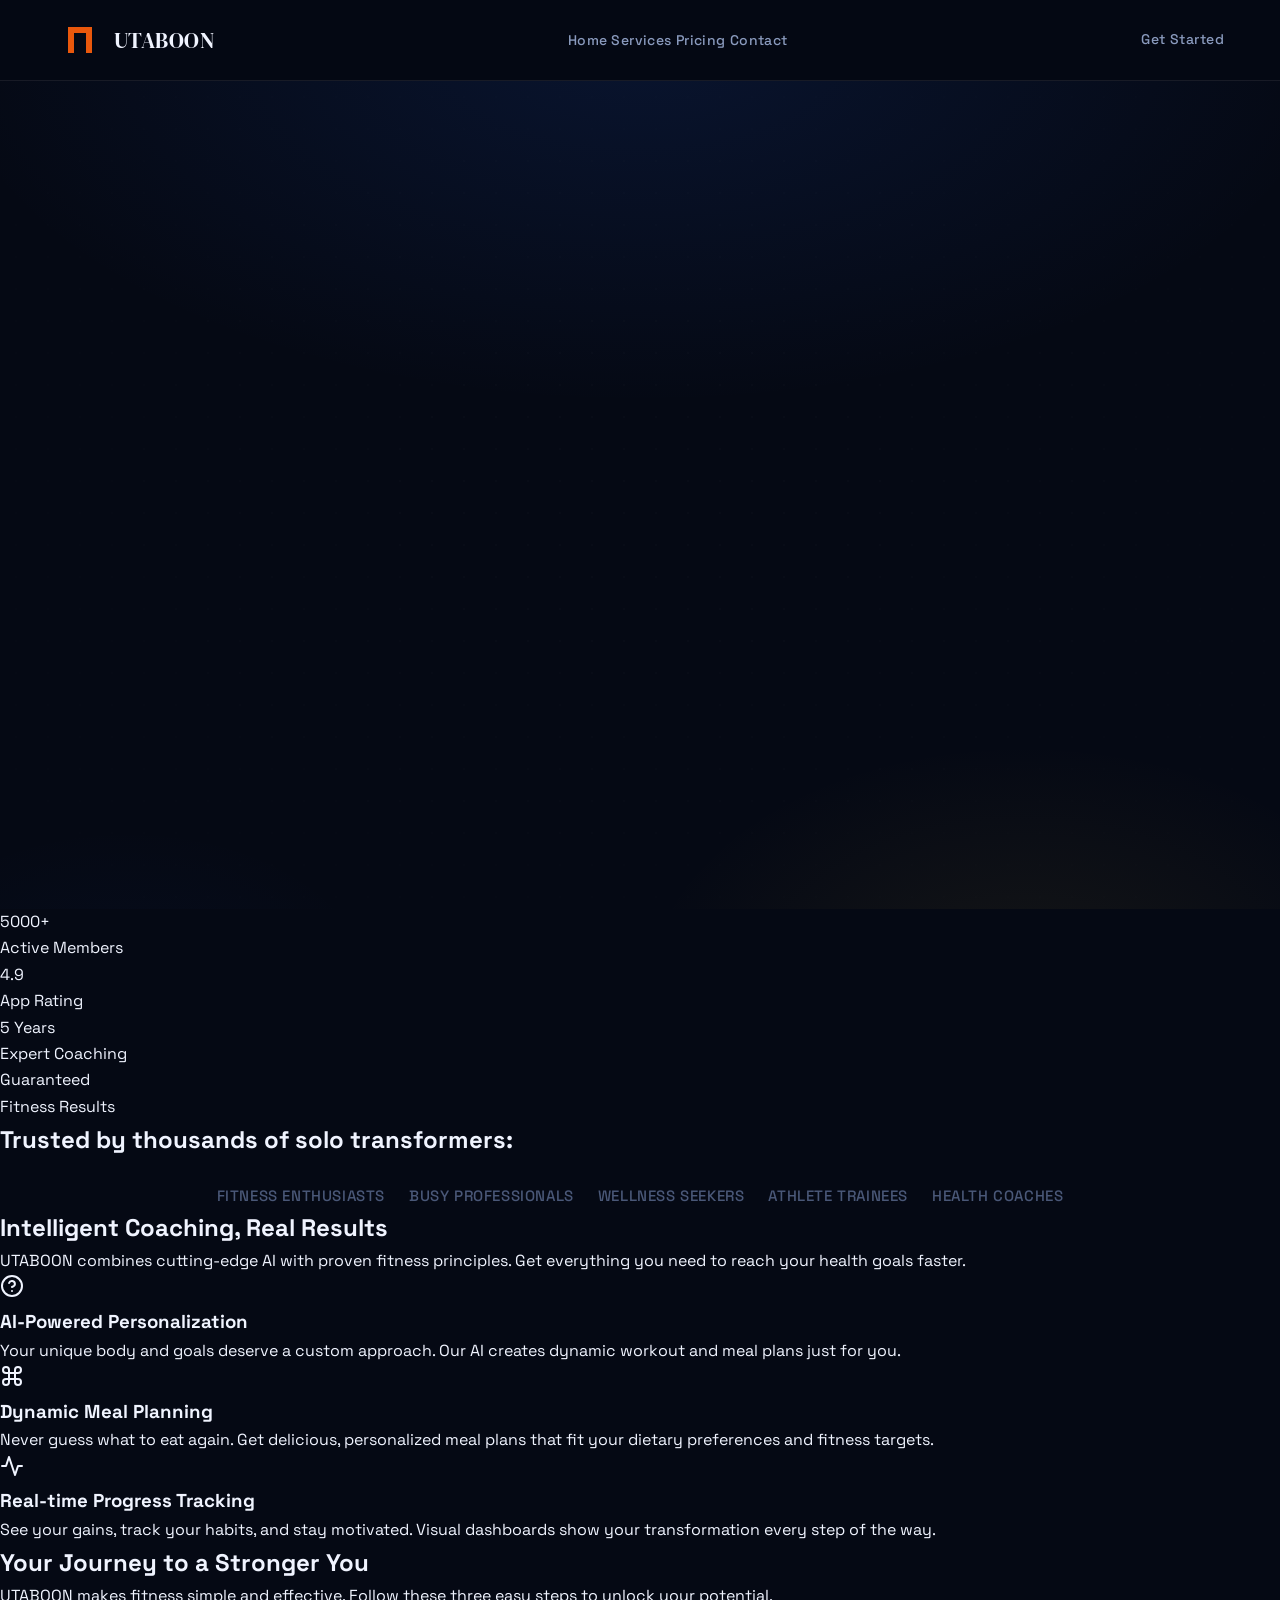
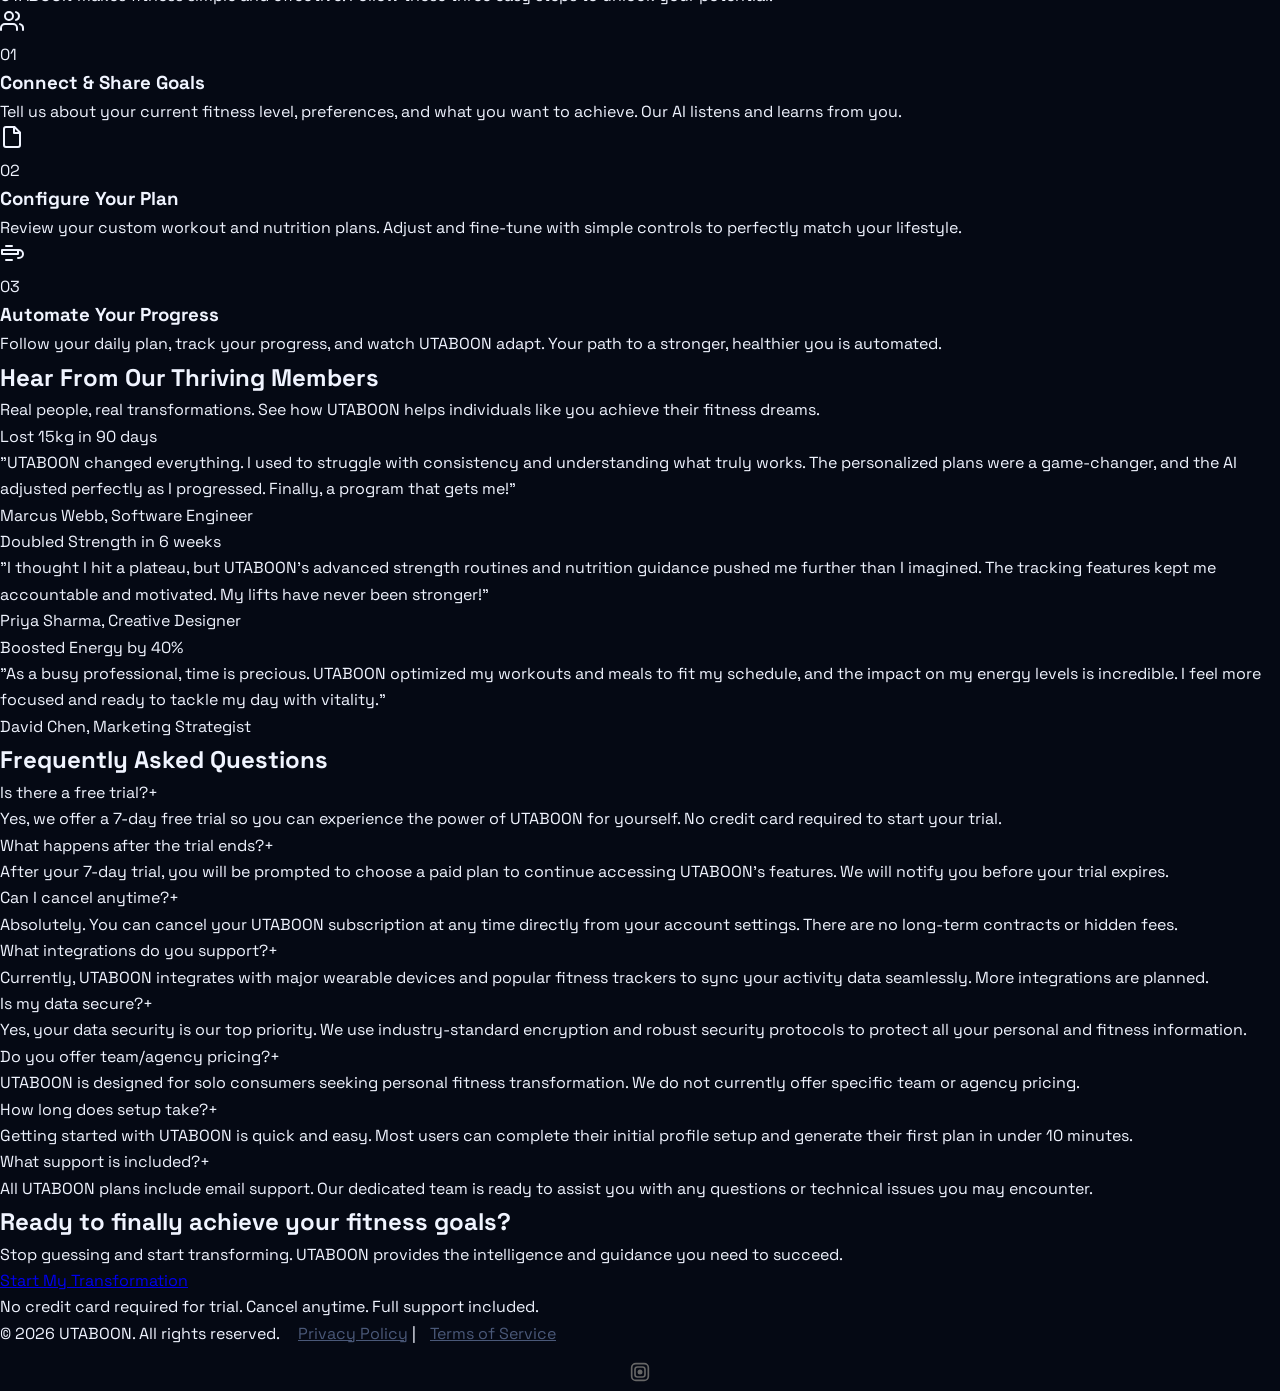
==== commit 00a62238: "Deploy index.html via FounderOS" ====
--- a/index.html
+++ b/index.html
@@ -15,19 +15,57 @@
 </head>
 <body>
 <nav>
-<a class="logo" href="index.html" style="display:flex;align-items:center;gap:10px;text-decoration:none;"><svg viewBox='0 0 48 48' width='48' height='48'><path d='M24 4L14.59 13.41 4 23.59 13.41 33.18 24 43 34.59 33.18 44 23.59 33.41 13.41 24 4Z' fill='#2563EB'/><circle cx='24' cy='24' r='8' fill='none' stroke='#2563EB' stroke-width='4'/></svg><span style="font-family:var(--font-display,serif);font-size:22px;color:var(--text,#fff);">UTABOON</span></a>
+<a class="logo" href="index.html" style="display:flex;align-items:center;gap:10px;text-decoration:none;"><svg viewBox="0 0 48 48" width="48" height="48">
+  <path d="M 12 11 H 36 V 37 H 30 V 17 H 18 V 37 H 12 Z" fill="#EA580C"/>
+</svg><span style="font-family:var(--font-display,serif);font-size:22px;color:var(--text,#fff);">UTABOON</span></a>
 <div class="nav-links">
 <a href="index.html">Home</a>
 <a href="services.html">Services</a>
 <a href="pricing.html">Pricing</a>
 <a href="contact.html">Contact</a>
-<a href="about.html">About</a>
-<a href="vsl.html">Watch</a>
 </div>
 <a href="contact.html" class="nav-cta">Get Started</a>
 <button class="hamburger" aria-label="Menu"><span></span><span></span><span></span></button>
 </nav>
-<section id='hero'><h1>London's Top Health & Fitness in London</h1><p>Get the best health and fitness solutions at UTABOON</p><div class='hero-cta-group'><a class='btn' href='contact.html'>Book Now</a></div><p class='trust-signal'>Trusted by 500+ clients</p></section><section class='trust-bar'><div class='trust-bar-item'><span class='stat'>4.9&#9733; &#183; 312 reviews</span><span class='stat-label'>Google Rating</span></div><div class='trust-bar-item'><span class='stat'>10+ years</span><span class='stat-label'>Years Established</span></div><div class='trust-bar-item'><span class='stat'>500+ clients</span><span class='stat-label'>Clients Served</span></div><div class='trust-bar-item'><span class='stat'>London</span><span class='stat-label'>Area Served</span></div></section><section id='services'><h2>Our Services</h2><div class='service-cards'><div class='service-card'><h3>Personal Training</h3><p>Get personalized fitness training from our experts</p><span class='price'>from &#163;50</span></div><div class='service-card'><h3>Group Classes</h3><p>Join our group fitness classes for a fun and effective workout</p><span class='price'>from &#163;20</span></div><div class='service-card'><h3>Nutrition Coaching</h3><p>Get personalized nutrition coaching for a healthier lifestyle</p><span class='price'>from &#163;30</span></div></div></section><section id='how-to-book'><h2>How to Book</h2><div class='steps'><div class='step'><svg viewBox='0 0 24 24' width='24' height='24'><path d='M12 2v6c0 4 3 7 7 7v-4c-2 0-3-1-3-3V2h-4z'/><path d='M12 2v6c0 4 3 7 7 7v-4c-2 0-3-1-3-3V2h-4z'/></svg><span>Call / Book Online</span></div><div class='step'><svg viewBox='0 0 24 24' width='24' height='24'><path d='M12 2v6c0 4 3 7 7 7v-4c-2 0-3-1-3-3V2h-4z'/><path d='M12 2v6c0 4 3 7 7 7v-4c-2 0-3-1-3-3V2h-4z'/></svg><span>Show Up</span></div></div></section><section id='google-reviews'><h2>What Our Clients Say</h2><div class='review-grid'><div class='review-card'><span class='review-stars
+<!DOCTYPE html><html lang='en'><head><meta charset='UTF-8'><meta name='viewport' content='width=device-width, initial-scale=1.0'><meta name='description' content='UTABOON: Transform your fitness journey and achieve peak health with our AI-powered personal training platform. Custom plans, real-time tracking, and expert guidance for solo consumers.'><title>UTABOON - Your AI Fitness Coach</title></head><body><main><section id='hero'><div class='hero-badge'><span></span>Achieve Your Best Self</div><h1><em>Unleash</em> your full fitness potential without complex diets.</h1><p>Struggling with generic workouts and confusing nutrition advice? It's frustrating to dedicate time without seeing real results. UTABOON delivers AI-powered personalized plans, guiding you to achieve your peak health with clarity and confidence.</p><div class='product-mockup'><div class='mockup-bar'><span></span><span></span><span></span></div><div class='mockup-content'><div style='display:flex;justify-content:space-between;align-items:center;background:var(--bg-2);padding:10px 16px;border-radius:8px;font-size:14px;'><span style='color:var(--text-muted);'>Workout Progress:</span><span style='color:var(--primary);font-weight:600;'>85% Complete</span></div><div style='display:flex;justify-content:space-between;align-items:center;background:var(--bg-2);padding:10px 16px;border-radius:8px;font-size:14px;'><span style='color:var(--text-muted);'>Daily Calories:</span><span style='color:var(--text);font-weight:600;'>1800 / 2200 kcal</span></div><div style='display:flex;justify-content:space-between;align-items:center;background:var(--bg-2);padding:10px 16px;border-radius:8px;font-size:14px;'><span style='color:var(--text-muted);'>Next Session:</span><span style='color:var(--gold);font-weight:600;'>Legs &amp; Core</span></div><div style='display:flex;justify-content:center;align-items:center;background:var(--bg-2);padding:10px 16px;border-radius:8px;font-size:14px;color:var(--text);font-weight:500;'>Motivation Boost: You're crushing it!</div></div></div><div class='hero-cta-group'><a href='contact.html' class='btn'>Start My Transformation</a><span class='trust-signal'>No credit card needed. Start your journey today.</span></div></section><div class='trust-bar'><div class='trust-bar-item'><div class='stat'>5000+</div><div class='stat-label'>Active Members</div></div><div class='trust-bar-item'><div class='stat'>4.9</div><div class='stat-label'>App Rating</div></div><div class='trust-bar-item'><div class='stat'>5 Years</div><div class='stat-label'>Expert Coaching</div></div><div class='trust-bar-item'><div class='stat'>Guaranteed</div><div class='stat-label'>Fitness Results</div></div></div><section id='social-proof'><h2 class='section-sub' style='margin-bottom:24px;'>Trusted by thousands of solo transformers:</h2><div style='display:flex;justify-content:center;flex-wrap:wrap;gap:24px;color:var(--text-subtle);font-weight:500;font-size:15px;'><span style='text-transform:uppercase;letter-spacing:0.04em;'>Fitness Enthusiasts</span><span style='text-transform:uppercase;letter-spacing:0.04em;'>Busy Professionals</span><span style='text-transform:uppercase;letter-spacing:0.04em;'>Wellness Seekers</span><span style='text-transform:uppercase;letter-spacing:0.04em;'>Athlete Trainees</span><span style='text-transform:uppercase;letter-spacing:0.04em;'>Health Coaches</span></div></section><section id='features'><h2>Intelligent Coaching, Real Results</h2><p class='section-sub'>UTABOON combines cutting-edge AI with proven fitness principles. Get everything you need to reach your health goals faster.</p><div class='service-cards' style='grid-template-columns:repeat(auto-fit,minmax(280px,1fr));'><div class='service-card'><svg class='step-icon' viewBox='0 0 24 24' width='24' height='24' fill='none' stroke='currentColor' stroke-width='2' stroke-linecap='round' stroke-linejoin='round'><circle cx='12' cy='12' r='10'/><path d='M9.09 9a3 3 0 0 1 5.83 1c0 2-3 3-3 3'/><path d='M12 17h.01'/></svg><h3>AI-Powered Personalization</h3><p>Your unique body and goals deserve a custom approach. Our AI creates dynamic workout and meal plans just for you.</p></div><div class='service-card'><svg class='step-icon' viewBox='0 0 24 24' width='24' height='24' fill='none' stroke='currentColor' stroke-width='2' stroke-linecap='round' stroke-linejoin='round'><path d='M15 6v12a3 3 0 1 0 3-3H6a3 3 0 1 0 3 3V6a3 3 0 1 0-3 3h12a3 3 0 1 0-3-3'/></svg><h3>Dynamic Meal Planning</h3><p>Never guess what to eat again. Get delicious, personalized meal plans that fit your dietary preferences and fitness targets.</p></div><div class='service-card'><svg class='step-icon' viewBox='0 0 24 24' width='24' height='24' fill='none' stroke='currentColor' stroke-width='2' stroke-linecap='round' stroke-linejoin='round'><path d='M22 12h-4l-3 9L9 3l-3 9H2'/></svg><h3>Real-time Progress Tracking</h3><p>See your gains, track your habits, and stay motivated. Visual dashboards show your transformation every step of the way.</p></div></div></section><section id='how-it-works'><h2>Your Journey to a Stronger You</h2><p class='section-sub'>UTABOON makes fitness simple and effective. Follow these three easy steps to unlock your potential.</p><div class='how-it-works'><div class='step'><svg class='step-icon' viewBox='0 0 24 24' width='24' height='24' fill='none' stroke='currentColor' stroke-width='2' stroke-linecap='round' stroke-linejoin='round'><path d='M17 21v-2a4 4 0 0 0-4-4H5a4 4 0 0 0-4 4v2'></path><circle cx='9' cy='7' r='4'></circle><path d='M23 21v-2a4 4 0 0 0-3-3.87'></path><path d='M16 3.13a4 4 0 0 1 0 7.75'></path></svg><div class='step-num'>01</div><h3>Connect &amp; Share Goals</h3><p>Tell us about your current fitness level, preferences, and what you want to achieve. Our AI listens and learns from you.</p></div><div class='step'><svg class='step-icon' viewBox='0 0 24 24' width='24' height='24' fill='none' stroke='currentColor' stroke-width='2' stroke-linecap='round' stroke-linejoin='round'><path d='M4 7V4a2 2 0 0 1 2-2h8.5L20 7.5V20a2 2 0 0 1-2 2H6a2 2 0 0 1-2-2z'/><polyline points='14 2 14 8 20 8'/></svg><div class='step-num'>02</div><h3>Configure Your Plan</h3><p>Review your custom workout and nutrition plans. Adjust and fine-tune with simple controls to perfectly match your lifestyle.</p></div><div class='step'><svg class='step-icon' viewBox='0 0 24 24' width='24' height='24' fill='none' stroke='currentColor' stroke-width='2' stroke-linecap='round' stroke-linejoin='round'><path d='M18 8h1a4 4 0 0 1 0 8h-1'></path><path d='M2 8h16v4h-6L2 12z'></path><line x1='6' y1='4' x2='12' y2='4'></line><line x1='6' y1='18' x2='12' y2='18'></line></svg><div class='step-num'>03</div><h3>Automate Your Progress</h3><p>Follow your daily plan, track your progress, and watch UTABOON adapt. Your path to a stronger, healthier you is automated.</p></div></div></section><section id='testimonials'><h2>Hear From Our Thriving Members</h2><p class='section-sub'>Real people, real transformations. See how UTABOON helps individuals like you achieve their fitness dreams.</p><div class='testimonial-grid'><div class='testimonial-card'><div class='result-badge'>Lost 15kg in 90 days</div><p>"UTABOON changed everything. I used to struggle with consistency and understanding what truly works. The personalized plans were a game-changer, and the AI adjusted perfectly as I progressed. Finally, a program that gets me!"</p><div class='author'>Marcus Webb, Software Engineer</div></div><div class='testimonial-card'><div class='result-badge'>Doubled Strength in 6 weeks</div><p>"I thought I hit a plateau, but UTABOON's advanced strength routines and nutrition guidance pushed me further than I imagined. The tracking features kept me accountable and motivated. My lifts have never been stronger!"</p><div class='author'>Priya Sharma, Creative Designer</div></div><div class='testimonial-card'><div class='result-badge'>Boosted Energy by 40%</div><p>"As a busy professional, time is precious. UTABOON optimized my workouts and meals to fit my schedule, and the impact on my energy levels is incredible. I feel more focused and ready to tackle my day with vitality."</p><div class='author'>David Chen, Marketing Strategist</div></div></div></section><section id='faq'><h2>Frequently Asked Questions</h2><div class='faq-container'><div class='faq-item'><div class='faq-question'>Is there a free trial?<span class='faq-chevron'>+</span></div><div class='faq-answer'>Yes, we offer a 7-day free trial so you can experience the power of UTABOON for yourself. No credit card required to start your trial.</div></div><div class='faq-item'><div class='faq-question'>What happens after the trial ends?<span class='faq-chevron'>+</span></div><div class='faq-answer'>After your 7-day trial, you will be prompted to choose a paid plan to continue accessing UTABOON's features. We will notify you before your trial expires.</div></div><div class='faq-item'><div class='faq-question'>Can I cancel anytime?<span class='faq-chevron'>+</span></div><div class='faq-answer'>Absolutely. You can cancel your UTABOON subscription at any time directly from your account settings. There are no long-term contracts or hidden fees.</div></div><div class='faq-item'><div class='faq-question'>What integrations do you support?<span class='faq-chevron'>+</span></div><div class='faq-answer'>Currently, UTABOON integrates with major wearable devices and popular fitness trackers to sync your activity data seamlessly. More integrations are planned.</div></div><div class='faq-item'><div class='faq-question'>Is my data secure?<span class='faq-chevron'>+</span></div><div class='faq-answer'>Yes, your data security is our top priority. We use industry-standard encryption and robust security protocols to protect all your personal and fitness information.</div></div><div class='faq-item'><div class='faq-question'>Do you offer team/agency pricing?<span class='faq-chevron'>+</span></div><div class='faq-answer'>UTABOON is designed for solo consumers seeking personal fitness transformation. We do not currently offer specific team or agency pricing.</div></div><div class='faq-item'><div class='faq-question'>How long does setup take?<span class='faq-chevron'>+</span></div><div class='faq-answer'>Getting started with UTABOON is quick and easy. Most users can complete their initial profile setup and generate their first plan in under 10 minutes.</div></div><div class='faq-item'><div class='faq-question'>What support is included?<span class='faq-chevron'>+</span></div><div class='faq-answer'>All UTABOON plans include email support. Our dedicated team is ready to assist you with any questions or technical issues you may encounter.</div></div></div></section><section id='cta'><h2>Ready to finally achieve your fitness goals?</h2><p class='section-sub'>Stop guessing and start transforming. UTABOON provides the intelligence and guidance you need to succeed.</p><a href='contact.html' class='btn'>Start My Transformation</a><p class='risk-reversal'>No credit card required for trial. Cancel anytime. Full support included.</p></section></main><footer><p>&copy; 2026 UTABOON. All rights reserved. <a href='#privacy' style='color:var(--text-subtle);text-decoration:underline;margin-left:15px;'>Privacy Policy</a> | <a href='#terms' style='color:var(--text-subtle);text-decoration:underline;margin-left:10px;'>Terms of Service</a></p><div class='social-icons' style='justify-content:center;margin-top:15px;'><a href='https://instagram.com/dylanutaboon.sw' target='_blank' aria-label='Instagram'><svg viewBox='0 0 24 24' fill='currentColor'><rect x='2' y='2' width='20' height='20' rx='5' ry='5' fill='none' stroke='currentColor' stroke-width='2'/><rect x='6' y='6' width='12' height='12' rx='3' ry='3' fill='none' stroke='currentColor' stroke-width='2'/><circle cx='12' cy='12' r='3' fill='currentColor'/></svg></a></div></footer><div class='sticky-mobile-cta'><a href='contact.html' class='btn'>Start My Transformation</a></div><script>
+// FAQ accordion
+document.querySelectorAll('.faq-item').forEach(function(item){
+  item.addEventListener('click',function(){
+    var answer=this.querySelector('.faq-answer');
+    var chevron=this.querySelector('.faq-chevron');
+    var isOpen=this.classList.contains('open');
+    document.querySelectorAll('.faq-item').forEach(function(i){
+      i.classList.remove('open');
+      i.querySelector('.faq-answer').style.maxHeight='0';
+      i.querySelector('.faq-chevron').textContent='+';
+    });
+    if(!isOpen){this.classList.add('open');answer.style.maxHeight=answer.scrollHeight+'px';chevron.textContent='×';}
+  });
+});
+// Nav scroll
+window.addEventListener('scroll',function(){document.querySelector('nav').classList.toggle('scrolled',window.scrollY>50);});
+// Hamburger menu
+var ham=document.querySelector('.hamburger');var nl=document.querySelector('.nav-links');if(ham&&nl){ham.addEventListener('click',function(){nl.classList.toggle('open');});}
+// Picker tabs
+document.querySelectorAll('.picker-tab').forEach(function(tab){
+  tab.addEventListener('click',function(){
+    var target=this.dataset.tab;
+    document.querySelectorAll('.picker-tab').forEach(function(t){t.classList.remove('active');});
+    document.querySelectorAll('.picker-content').forEach(function(c){c.classList.remove('active');});
+    this.classList.add('active');
+    var el=document.getElementById(target);
+    if(el){el.classList.add('active');}
+  });
+});
+// Picker card select
+document.querySelectorAll('.picker-card').forEach(function(card){
+  card.addEventListener('click',function(){
+    var parent=this.closest('.picker-content');
+    if(parent){parent.querySelectorAll('.picker-card').forEach(function(c){c.classList.remove('selected');});}
+    this.classList.add('selected');
+  });
+});
+</script></body></html>
 <script>document.querySelectorAll('.faq-item').forEach(function(item){item.addEventListener('click',function(){var answer=this.querySelector('.faq-answer');var chevron=this.querySelector('.faq-chevron');var isOpen=this.classList.contains('open');document.querySelectorAll('.faq-item').forEach(function(i){i.classList.remove('open');i.querySelector('.faq-answer').style.maxHeight='0';i.querySelector('.faq-chevron').textContent='+';});if(!isOpen){this.classList.add('open');answer.style.maxHeight='2000px';chevron.textContent='×';}});});window.addEventListener('scroll',function(){document.querySelector('nav').classList.toggle('scrolled',window.scrollY>50);});</script>
 </body>
 </html>
--- a/style.css
+++ b/style.css
@@ -1 +1 @@
-@import url('https://fonts.googleapis.com/css2?family=Space+Grotesk:wght@300;400;500;600;700&family=DM+Serif+Display:ital@0;1&display=swap');:root {--primary: #2563EB;--primary-hover: #1D4ED8;--primary-glow: #2563EB40;--primary-faint: #2563EB14;--gold: #D4AF37;--gold-light: #F0D060;--bg: #050914;--bg-2: #080D1A;--bg-card: #0D1526;--bg-glass: rgba(255,255,255,0.04);--surface: #111C30;--border: rgba(255,255,255,0.08);--border-bright: rgba(255,255,255,0.16);--text: #F0F4FF;--text-muted: #8A9BBE;--text-subtle: #4A5878;--shadow-sm: 0 1px 4px rgba(0,0,0,0.5);--shadow: 0 8px 32px rgba(0,0,0,0.6);--shadow-hover: 0 20px 60px rgba(0,0,0,0.7);--shadow-glow: 0 0 40px #2563EB30;--radius: 12px;--radius-lg: 20px;--font-display: 'DM Serif Display', serif;--font-body: 'Space Grotesk', sans-serif;}*,*::before,*::after{margin:0;padding:0;box-sizing:border-box;}html{scroll-behavior:smooth;}body{font-family:var(--font-body);background:var(--bg);color:var(--text);font-size:16px;line-height:1.65;-webkit-font-smoothing:antialiased;overflow-x:hidden;}nav{position:sticky;top:0;background:rgba(5,9,20,0.88);backdrop-filter:blur(24px);-webkit-backdrop-filter:blur(24px);padding:16px 56px;display:flex;justify-content:space-between;align-items:center;z-index:1000;border-bottom:1px solid var(--border);transition:all 0.3s;}nav.scrolled{background:rgba(5,9,20,0.98);border-bottom-color:var(--border-bright);box-shadow:0 4px 32px rgba(0,0,0,0.6);}nav .logo{display:flex;align-items:center;gap:10px;}nav .logo svg{width:48px;height:48px;}nav .logo span{font-family:var(--font-display);font-size:22px;color:var(--text);}nav .nav-links{display:flex;gap:36px;align-items:center;}nav .nav-links a{color:var(--text-muted);text-decoration:none;font-size:14px;font-weight:500;transition:color 0.18s;letter-spacing:0.03em;}nav .nav-links a:hover{color:var(--text);}nav .nav-cta{background:var(--primary);color:#fff;padding:10px 24px;border-radius:100px;text-decoration:none;font-weight:600;font-size:13px;transition:all 0.2s;letter-spacing:0.03em;box-shadow:0 0 20px var(--primary-glow);}nav .nav-cta:hover{background:var(--primary-hover);transform:translateY(-1px);box-shadow:0 0 32px var(--primary-glow);}nav .hamburger{display:none;flex-direction:column;gap:5px;background:none;border:none;cursor:pointer;padding:8px;}nav .hamburger span{display:block;width:24px;height:2px;background:var(--text);border-radius:2px;transition:all 0.3s;}#hero img,.hero-img,.hero img{max-height:70vh;width:100%;object-fit:cover;object-position:center top;display:block;}#hero{position:relative;padding:130px 56px 120px;text-align:center;min-height:92vh;display:flex;flex-direction:column;justify-content:center;align-items:center;overflow:hidden;}#hero::before{content:'';position:absolute;inset:0;background:radial-gradient(ellipse 100% 80% at 50% -5%,#2563EB20 0%,transparent 55%),radial-gradient(ellipse 60% 60% at 80% 110%,rgba(212,175,55,0.08) 0%,transparent 50%),radial-gradient(ellipse 40% 40% at 10% 110%,#2563EB0a 0%,transparent 50%),var(--bg);pointer-events:none;}#hero::after{content:'';position:absolute;inset:0;background-image:radial-gradient(circle,rgba(255,255,255,0.06) 1px,transparent 1px);background-size:32px 32px;mask-image:radial-gradient(ellipse 80% 90% at 50% 50%,black 10%,transparent 100%);-webkit-mask-image:radial-gradient(ellipse 80% 90% at 50% 50%,black 10%,transparent 100%);opacity:0.25;pointer-events:none;}#hero .hero-badge{display:inline-flex;align-items:center;gap:8px;background:rgba(212,175,55,0.12);border:1px solid rgba(212,175,55,0.3);color:var(--gold);padding:7px 18px;border-radius:100px;font-size:12px;font-weight:600;letter-spacing:0.08em;text-transform:uppercase;margin-bottom:28px;position:relative;z-index:1;animation:fadeUp 0.6s ease both;}#hero .hero-badge::before{content:'';width:6px;height:6px;border-radius:50%;background:var(--gold);box-shadow:0 0 8px var(--gold);}#hero h1{font-family:var(--font-display);font-size:clamp(3rem,7.5vw,5.8rem);font-weight:400;line-height:1.06;max-width:860px;margin-bottom:24px;letter-spacing:-0.01em;position:relative;z-index:1;animation:fadeUp 0.7s 0.1s ease both;}#hero h1 em{font-style:italic;color:#2563EB;}#hero p{font-size:18px;color:var(--text-muted);max-width:540px;margin:0 auto 48px;line-height:1.75;position:relative;z-index:1;animation:fadeUp 0.7s 0.2s ease both;font-weight:400;}#hero .hero-cta-group{display:flex;flex-direction:column;align-items:center;gap:14px;position:relative;z-index:1;animation:fadeUp 0.7s 0.3s ease both;}#hero .btn{display:inline-block;background:var(--primary);color:#fff;padding:17px 44px;border-radius:100px;text-decoration:none;font-size:16px;font-weight:600;border:none;cursor:pointer;transition:all 0.2s;min-width:260px;letter-spacing:0.02em;box-shadow:0 4px 32px var(--primary-glow);}#hero .btn:hover{background:var(--primary-hover);transform:translateY(-2px);box-shadow:0 8px 48px var(--primary-glow);}#hero .btn:active{transform:translateY(0);}#hero .trust-signal{font-size:12px;color:var(--text-subtle);margin-top:10px;font-weight:600;letter-spacing:0.08em;text-transform:uppercase;position:relative;z-index:1;}section{padding:100px 56px;max-width:1060px;margin:0 auto;}h2{font-family:var(--font-display);font-size:clamp(2.2rem,5vw,3.4rem);font-weight:400;margin-bottom:16px;text-align:center;letter-spacing:-0.01em;line-height:1.12;}section .section-sub{text-align:center;color:var(--text-muted);font-size:17px;max-width:520px;margin:0 auto 56px;line-height:1.7;}#about{text-align:center;font-size:18px;color:var(--text-muted);line-height:1.8;}#about .about-card{background:var(--bg-card);border:1px solid var(--border);border-radius:var(--radius-lg);padding:36px;text-align:left;transition:all 0.25s;position:relative;overflow:hidden;}#about .about-card::before{content:'';position:absolute;inset:0;background:linear-gradient(135deg,#2563EB06 0%,transparent 55%),linear-gradient(135deg,rgba(212,175,55,0.08) 0%,transparent 50%),linear-gradient(135deg,#2563EB0a 0%,transparent 50%),var(--bg);opacity:0;transition:opacity 0.25s;}#about .about-card:hover{border-color:var(--border-bright);box-shadow:var(--shadow-hover),0 0 0 1px #2563EB20;transform:translateY(-3px);}#about .about-card:hover::before{opacity:1;}#about .about-card h3{font-size:17px;font-weight:600;margin-bottom:12px;color:var(--text);}#about .about-card p{color:var(--text-muted);font-size:15px;margin:0;line-height:1.65;}#services{padding:100px 56px;max-width:1060px;margin:0 auto;}#services .service-cards{display:grid;grid-template-columns:1fr;gap:16px;margin-top:40px;}@media(min-width:640px){#services .service-cards{grid-template-columns:repeat(auto-fit,minmax(300px,1fr));}}#services .service-card{background:var(--bg-card);border:1px solid var(--border);border-radius:var(--radius-lg);padding:36px;text-align:left;transition:all 0.25s;position:relative;overflow:hidden;}#services .service-card::before{content:'';position:absolute;inset:0;background:linear-gradient(135deg,#2563EB06 0%,transparent 55%),linear-gradient(135deg,rgba(212,175,55,0.08) 0%,transparent 50%),linear-gradient(135deg,#2563EB0a 0%,transparent 50%),var(--bg);opacity:0;transition:opacity 0.25s;}#services .service-card:hover{border-color:var(--border-bright);box-shadow:var(--shadow-hover),0 0 0 1px #2563EB20;transform:translateY(-3px);}#services .service-card:hover::before{opacity:1;}#services .service-card h3{font-size:17px;font-weight:600;margin-bottom:12px;color:var(--text);}#services .service-card p{color:var(--text-muted);font-size:15px;margin:0;line-height:1.65;}#contact{padding:100px 56px;max-width:1060px;margin:0 auto;}#contact .contact-form{display:flex;flex-direction:column;gap:14px;max-width:520px;margin:0 auto;}#contact .contact-form input,#contact .contact-form textarea{width:100%;padding:15px 20px;border:1px solid var(--border);border-radius:var(--radius);background:var(--bg-card);color:var(--text);font-size:15px;font-family:var(--font-body);transition:all 0.18s;}#contact .contact-form input:focus,#contact .contact-form textarea:focus{outline:none;border-color:#2563EB;box-shadow:0 0 0 3px #2563EB20;}#contact .contact-form input::placeholder,#contact .contact-form textarea::placeholder{color:var(--text-subtle);}#contact .contact-form textarea{min-height:140px;resize:vertical;}#contact .contact-form button{width:100%;min-width:0;}#testimonials{position:relative;padding:100px 56px;max-width:1060px;margin:0 auto;}#testimonials .testimonial-grid{display:grid;grid-template-columns:1fr;gap:16px;}@media(min-width:640px){#testimonials .testimonial-grid{grid-template-columns:repeat(auto-fit,minmax(300px,1fr));}}#testimonials .testimonial-card{background:var(--bg-card);border:1px solid var(--border);border-radius:var(--radius-lg);padding:32px;position:relative;transition:all 0.22s;}#testimonials .testimonial-card:hover{border-color:var(--border-bright);transform:translateY(-2px);box-shadow:var(--shadow);}#testimonials .testimonial-card::before{content:'“';position:absolute;font-family:var(--font-display);font-size:80px;line-height:1;color:#2563EB;opacity:0.2;top:16px;left:24px;}#testimonials .testimonial-card p{font-size:16px;color:var(--text-muted);line-height:1.75;margin-bottom:20px;padding-top:28px;}#testimonials .testimonial-card .author{font-weight:600;color:var(--text);font-size:13px;letter-spacing:0.04em;}#testimonials .testimonial-card .result-badge{display:inline-block;background:#2563EB18;border:1px solid #2563EB40;color:#2563EB;padding:4px 12px;border-radius:100px;font-size:12px;font-weight:600;margin-bottom:16px;}#faq{max-width:760px;margin:0 auto;}#faq .faq-item{border-bottom:1px solid var(--border);padding:28px 0;cursor:pointer;}#faq .faq-item:first-of-type{border-top:1px solid var(--border);}#faq .faq-question{font-size:17px;font-weight:600;display:flex;justify-content:space-between;align-items:center;gap:16px;color:var(--text);}#faq .faq-chevron{font-size:20px;color:var(--text-subtle);transition:transform 0.3s;flex-shrink:0;}#faq .faq-item.open .faq-chevron{transform:rotate(45deg);color:#2563EB;}#faq .faq-answer{color:var(--text-muted);font-size:15px;line-height:1.72;max-height:0;overflow:hidden;transition:max-height 0.5s ease,padding 0.3s;}#faq .faq-item.open .faq-answer{padding-top:14px;max-height:2000px;}#cta{text-align:center;padding:120px 56px;background:radial-gradient(ellipse 80% 70% at 50% 50%,#2563EB12 0%,transparent 65%),var(--bg);border-top:1px solid var(--border);}#cta h2{margin-bottom:16px;}#cta .risk-reversal{color:var(--text-subtle);font-size:14px;margin-top:20px;letter-spacing:0.02em;}footer{text-align:center;padding:40px;color:var(--text-subtle);font-size:13px;border-top:1px solid var(--border);background:var(--bg-2);letter-spacing:0.02em;}footer .social-icons{display:flex;gap:16px;align-items:center;}footer .social-icons a{color:var(--text-secondary, #666);text-decoration:none;transition:color 0.2s;}footer .social-icons a:hover{color:var(--primary);}footer .social-icons svg{width:20px;height:20px;}@keyframes fadeUp{from{opacity:0;transform:translateY(20px);}to{opacity:1;transform:translateY(0);}}@media(max-width:768px){nav{flex-direction:column;gap:12px;padding:14px 20px;}nav .nav-links{display:none;position:absolute;top:100%;left:0;right:0;background:rgba(5,9,20,0.98);flex-direction:column;gap:0;padding:16px 0;border-bottom:1px solid var(--border);}nav .nav-links.open{display:flex;}nav .nav-links a{padding:14px 24px;border-bottom:1px solid var(--border);}nav .hamburger{display:flex;}nav .nav-cta{display:none;}#hero{padding:80px 20px 70px;min-height:auto;}#hero .hero-badge{padding:7px 18px;}#hero .hero-cta-group .btn{min-width:0;width:100%;}#contact .contact-form input,#contact .contact-form textarea{padding:14px 18px;}#testimonials{padding:64px 20px;}#testimonials .testimonial-card{padding:24px;}#cta{padding:80px 20px;}#cta .btn{width:100%;}#cta .btn{font-size:16px;padding:16px;}#faq{padding:40px 20px;}#faq .faq-item{padding:20px 0;}#faq .faq-question{font-size:16px;}#faq .faq-answer{font-size:14px;}#faq .faq-item.open .faq-answer{padding-top:10px;}footer{padding:20px;}footer .social-icons{gap:10px;}}.review-card{background:var(--bg-card,#fff);border:1px solid var(--border);border-radius:12px;padding:24px;transition:box-shadow 0.2s;}.review-card:hover{box-shadow:var(--shadow,0 4px 12px rgba(0,0,0,0.1));}.review-stars{color:#F59E0B;font-size:18px;margin-bottom:8px;}.hours-grid{width:100%;border-collapse:collapse;margin-top:24px;}.hours-grid tr{border-bottom:1px solid var(--border);}.hours-grid td{padding:12px 0;font-size:15px;}.hours-grid td:first-child{font-weight:600;color:var(--text);}.hours-grid td:last-child{color:var(--text-muted);}.map-placeholder{background:var(--bg-card,#f5f5f5);border:1px solid var(--border);border-radius:16px;padding:48px 24px;text-align:center;margin-top:32px;}.sticky-mobile-cta{display:none;position:fixed;bottom:0;left:0;width:100%;background:rgba(5,9,20,0.97);backdrop-filter:blur(24px);-webkit-backdrop-filter:blur(24px);padding:12px 16px 22px;border-top:1px solid var(--border-bright);z-index:999;}.sticky-mobile-cta .btn{width:100%;text-align:center;font-size:16px;padding:16px;}.btn-whatsapp{background:#25D366;font-size:14px;padding:12px 20px;}+@import url('https://fonts.googleapis.com/css2?family=Space+Grotesk:wght@300;400;500;600;700&family=DM+Serif+Display:ital@0;1&display=swap');:root {--primary: #2563EB;--primary-hover: #1D4ED8;--primary-glow: #2563EB40;--primary-faint: #2563EB14;--gold: #D4AF37;--gold-light: #F0D060;--bg: #050914;--bg-2: #080D1A;--bg-card: #0D1526;--bg-glass: rgba(255,255,255,0.04);--surface: #111C30;--border: rgba(255,255,255,0.08);--border-bright: rgba(255,255,255,0.16);--text: #F0F4FF;--text-muted: #8A9BBE;--text-subtle: #4A5878;--shadow-sm: 0 1px 4px rgba(0,0,0,0.5);--shadow: 0 8px 32px rgba(0,0,0,0.6);--shadow-hover: 0 20px 60px rgba(0,0,0,0.7);--shadow-glow: 0 0 40px #2563EB30;--radius: 12px;--radius-lg: 20px;--font-display: 'DM Serif Display', serif;--font-body: 'Space Grotesk', sans-serif;}*,*::before,*::after{margin:0;padding:0;box-sizing:border-box;}html{scroll-behavior:smooth;}body{font-family:var(--font-body);background:var(--bg);color:var(--text);font-size:16px;line-height:1.65;-webkit-font-smoothing:antialiased;overflow-x:hidden;}nav{position:sticky;top:0;background:rgba(5,9,20,0.88);backdrop-filter:blur(24px);-webkit-backdrop-filter:blur(24px);padding:16px 56px;display:flex;justify-content:space-between;align-items:center;z-index:1000;border-bottom:1px solid var(--border);transition:all 0.3s;}nav.scrolled{background:rgba(5,9,20,0.98);border-bottom-color:var(--border-bright);box-shadow:0 4px 32px rgba(0,0,0,0.6);}nav a{color:var(--text-muted);text-decoration:none;font-size:14px;font-weight:500;transition:color 0.18s;letter-spacing:0.03em;}nav a:hover{color:var(--text);}nav .hamburger{display:none;flex-direction:column;gap:5px;background:none;border:none;cursor:pointer;padding:8px;}nav .hamburger span{display:block;width:24px;height:2px;background:var(--text);border-radius:2px;transition:all 0.3s;}#hero img,.hero-img,.hero img{max-height:70vh;width:100%;object-fit:cover;object-position:center top;display:block;}#hero{position:relative;padding:130px 56px 120px;text-align:center;min-height:92vh;display:flex;flex-direction:column;justify-content:center;align-items:center;overflow:hidden;}#hero::before{content:'';position:absolute;inset:0;background:radial-gradient(ellipse 100% 80% at 50% -5%,#2563EB20 0%,transparent 55%),radial-gradient(ellipse 60% 60% at 80% 110%,rgba(212,175,55,0.08) 0%,transparent 50%),radial-gradient(ellipse 40% 40% at 10% 110%,#2563EB0a 0%,transparent 50%),var(--bg);pointer-events:none;}#hero::after{content:'';position:absolute;inset:0;background-image:radial-gradient(circle,rgba(255,255,255,0.06) 1px,transparent 1px);background-size:32px 32px;mask-image:radial-gradient(ellipse 80% 90% at 50% 50%,black 10%,transparent 100%);-webkit-mask-image:radial-gradient(ellipse 80% 90% at 50% 50%,black 10%,transparent 100%);opacity:0.25;pointer-events:none;}review-card{background:var(--bg-card,#fff);border:1px solid var(--border);border-radius:12px;padding:24px;transition:box-shadow 0.2s;}review-card:hover{box-shadow:var(--shadow,0 4px 12px rgba(0,0,0,0.1));}review-stars{color:#F59E0B;font-size:18px;margin-bottom:8px;}hours-grid{width:100%;border-collapse:collapse;margin-top:24px;}hours-grid tr{border-bottom:1px solid var(--border);}hours-grid td{padding:12px 0;font-size:15px;}hours-grid td:first-child{font-weight:600;color:var(--text);}hours-grid td:last-child{color:var(--text-muted);}map-placeholder{background:var(--bg-card,#f5f5f5);border:1px solid var(--border);border-radius:16px;padding:48px 24px;text-align:center;margin-top:32px;}.social-icons { display:flex; gap:16px; align-items:center; }.social-icons a { color:var(--text-secondary, #666); text-decoration:none; transition:color 0.2s; }.social-icons a:hover { color:var(--primary); }.social-icons svg { width:20px; height:20px; }.sticky-mobile-cta{display:none;}
